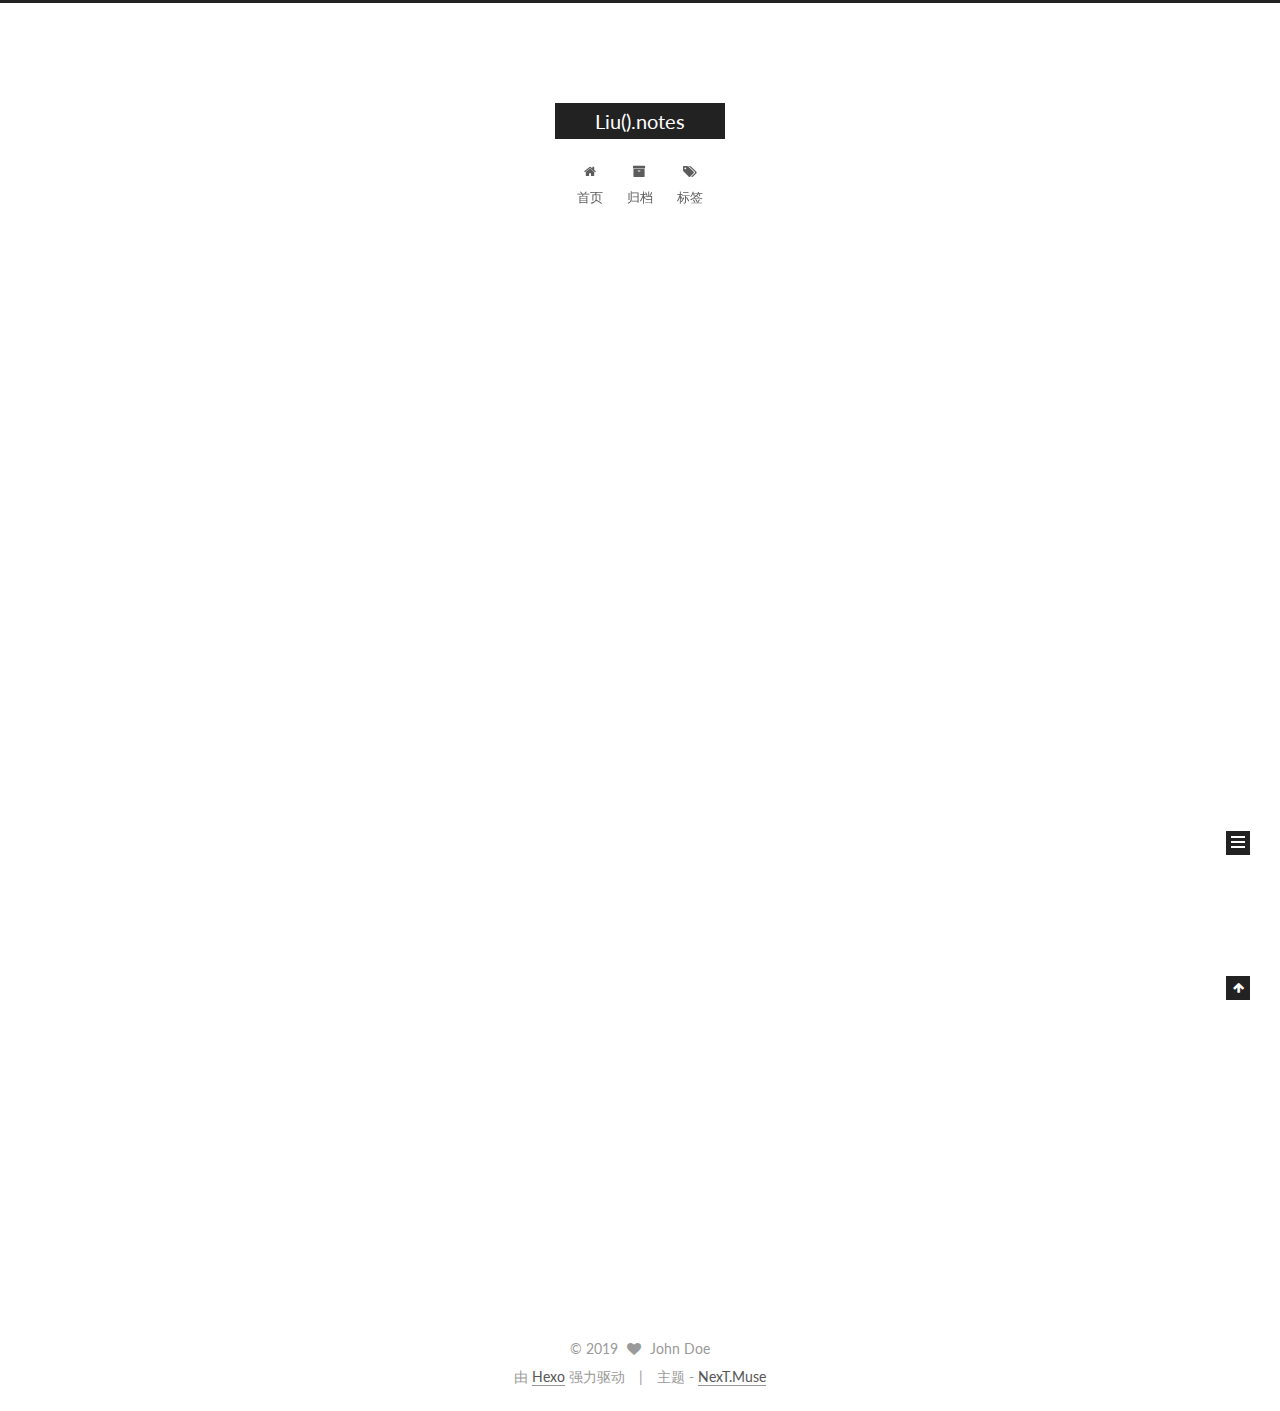
==== index.html @ 736423f9 "Site updated: 2019-04-04 14:19:38" ====
<!DOCTYPE html>



  


<html class="theme-next muse use-motion" lang="zh-Hans">
<head><meta name="generator" content="Hexo 3.8.0">
  <meta charset="UTF-8">
<meta http-equiv="X-UA-Compatible" content="IE=edge">
<meta name="viewport" content="width=device-width, initial-scale=1, maximum-scale=1">
<meta name="theme-color" content="#222">









<meta http-equiv="Cache-Control" content="no-transform">
<meta http-equiv="Cache-Control" content="no-siteapp">















  
  
  <link href="/lib/fancybox/source/jquery.fancybox.css?v=2.1.5" rel="stylesheet" type="text/css">




  
  
  
  

  
    
    
  

  

  

  

  

  
    
    
    <link href="//fonts.googleapis.com/css?family=Lato:300,300italic,400,400italic,700,700italic&subset=latin,latin-ext" rel="stylesheet" type="text/css">
  






<link href="/lib/font-awesome/css/font-awesome.min.css?v=4.6.2" rel="stylesheet" type="text/css">

<link href="/css/main.css?v=5.1.2" rel="stylesheet" type="text/css">


  <meta name="keywords" content="Hexo, NexT">








  <link rel="shortcut icon" type="image/x-icon" href="/favicon.ico?v=5.1.2">






<meta name="description" content="Setup a blog, AGAIN.">
<meta property="og:type" content="website">
<meta property="og:title" content="Liu().notes">
<meta property="og:url" content="http://yoursite.com/index.html">
<meta property="og:site_name" content="Liu().notes">
<meta property="og:description" content="Setup a blog, AGAIN.">
<meta property="og:locale" content="zh-Hans">
<meta name="twitter:card" content="summary">
<meta name="twitter:title" content="Liu().notes">
<meta name="twitter:description" content="Setup a blog, AGAIN.">



<script type="text/javascript" id="hexo.configurations">
  var NexT = window.NexT || {};
  var CONFIG = {
    root: '/',
    scheme: 'Muse',
    sidebar: {"position":"left","display":"post","offset":12,"offset_float":12,"b2t":false,"scrollpercent":false,"onmobile":false},
    fancybox: true,
    tabs: true,
    motion: true,
    duoshuo: {
      userId: '0',
      author: '博主'
    },
    algolia: {
      applicationID: '',
      apiKey: '',
      indexName: '',
      hits: {"per_page":10},
      labels: {"input_placeholder":"Search for Posts","hits_empty":"We didn't find any results for the search: ${query}","hits_stats":"${hits} results found in ${time} ms"}
    }
  };
</script>



  <link rel="canonical" href="http://yoursite.com/">





  <title>Liu().notes</title>
  














</head>

<body itemscope itemtype="http://schema.org/WebPage" lang="zh-Hans">

  
  
    
  

  <div class="container sidebar-position-left 
   page-home 
 ">
    <div class="headband"></div>

    <header id="header" class="header" itemscope itemtype="http://schema.org/WPHeader">
      <div class="header-inner"><div class="site-brand-wrapper">
  <div class="site-meta ">
    

    <div class="custom-logo-site-title">
      <a href="/" class="brand" rel="start">
        <span class="logo-line-before"><i></i></span>
        <span class="site-title">Liu().notes</span>
        <span class="logo-line-after"><i></i></span>
      </a>
    </div>
      
        <p class="site-subtitle"></p>
      
  </div>

  <div class="site-nav-toggle">
    <button>
      <span class="btn-bar"></span>
      <span class="btn-bar"></span>
      <span class="btn-bar"></span>
    </button>
  </div>
</div>

<nav class="site-nav">
  

  
    <ul id="menu" class="menu">
      
        
        <li class="menu-item menu-item-home">
          <a href="/" rel="section">
            
              <i class="menu-item-icon fa fa-fw fa-home"></i> <br>
            
            首页
          </a>
        </li>
      
        
        <li class="menu-item menu-item-archives">
          <a href="/archives/" rel="section">
            
              <i class="menu-item-icon fa fa-fw fa-archive"></i> <br>
            
            归档
          </a>
        </li>
      
        
        <li class="menu-item menu-item-tags">
          <a href="/tags/" rel="section">
            
              <i class="menu-item-icon fa fa-fw fa-tags"></i> <br>
            
            标签
          </a>
        </li>
      

      
    </ul>
  

  
</nav>



 </div>
    </header>

    <main id="main" class="main">
      <div class="main-inner">
        <div class="content-wrap">
          <div id="content" class="content">
            
  <section id="posts" class="posts-expand">
    
      

  

  
  
  

  <article class="post post-type-normal" itemscope itemtype="http://schema.org/Article">
  
  
  
  <div class="post-block">
    <link itemprop="mainEntityOfPage" href="http://yoursite.com/2019/04/04/hello-world/">

    <span hidden itemprop="author" itemscope itemtype="http://schema.org/Person">
      <meta itemprop="name" content="John Doe">
      <meta itemprop="description" content>
      <meta itemprop="image" content="/images/avatar.gif">
    </span>

    <span hidden itemprop="publisher" itemscope itemtype="http://schema.org/Organization">
      <meta itemprop="name" content="Liu().notes">
    </span>

    
      <header class="post-header">

        
        
          <h1 class="post-title" itemprop="name headline">
                
                <a class="post-title-link" href="/2019/04/04/hello-world/" itemprop="url">Hello World</a></h1>
        

        <div class="post-meta">
          <span class="post-time">
            
              <span class="post-meta-item-icon">
                <i class="fa fa-calendar-o"></i>
              </span>
              
                <span class="post-meta-item-text">发表于</span>
              
              <time title="创建于" itemprop="dateCreated datePublished" datetime="2019-04-04T13:50:47+08:00">
                2019-04-04
              </time>
            

            

            
          </span>

          

          
            
          

          
          

          

          

          

        </div>
      </header>
    

    
    
    
    <div class="post-body" itemprop="articleBody">

      
      

      
        
          
            <p>Welcome to <a href="https://hexo.io/" target="_blank" rel="noopener">Hexo</a>! This is your very first post. Check <a href="https://hexo.io/docs/" target="_blank" rel="noopener">documentation</a> for more info. If you get any problems when using Hexo, you can find the answer in <a href="https://hexo.io/docs/troubleshooting.html" target="_blank" rel="noopener">troubleshooting</a> or you can ask me on <a href="https://github.com/hexojs/hexo/issues" target="_blank" rel="noopener">GitHub</a>.</p>
<h2 id="Quick-Start"><a href="#Quick-Start" class="headerlink" title="Quick Start"></a>Quick Start</h2><h3 id="Create-a-new-post"><a href="#Create-a-new-post" class="headerlink" title="Create a new post"></a>Create a new post</h3><figure class="highlight bash"><table><tr><td class="gutter"><pre><span class="line">1</span><br></pre></td><td class="code"><pre><span class="line">$ hexo new <span class="string">"My New Post"</span></span><br></pre></td></tr></table></figure>
<p>More info: <a href="https://hexo.io/docs/writing.html" target="_blank" rel="noopener">Writing</a></p>
<h3 id="Run-server"><a href="#Run-server" class="headerlink" title="Run server"></a>Run server</h3><figure class="highlight bash"><table><tr><td class="gutter"><pre><span class="line">1</span><br></pre></td><td class="code"><pre><span class="line">$ hexo server</span><br></pre></td></tr></table></figure>
<p>More info: <a href="https://hexo.io/docs/server.html" target="_blank" rel="noopener">Server</a></p>
<h3 id="Generate-static-files"><a href="#Generate-static-files" class="headerlink" title="Generate static files"></a>Generate static files</h3><figure class="highlight bash"><table><tr><td class="gutter"><pre><span class="line">1</span><br></pre></td><td class="code"><pre><span class="line">$ hexo generate</span><br></pre></td></tr></table></figure>
<p>More info: <a href="https://hexo.io/docs/generating.html" target="_blank" rel="noopener">Generating</a></p>
<h3 id="Deploy-to-remote-sites"><a href="#Deploy-to-remote-sites" class="headerlink" title="Deploy to remote sites"></a>Deploy to remote sites</h3><figure class="highlight bash"><table><tr><td class="gutter"><pre><span class="line">1</span><br></pre></td><td class="code"><pre><span class="line">$ hexo deploy</span><br></pre></td></tr></table></figure>
<p>More info: <a href="https://hexo.io/docs/deployment.html" target="_blank" rel="noopener">Deployment</a></p>

          
        
      
    </div>
    
    
    

    

    

    

    <footer class="post-footer">
      

      

      

      
      
        <div class="post-eof"></div>
      
    </footer>
  </div>
  
  
  
  </article>


    
  </section>

  


          </div>
          


          

        </div>
        
          
  
  <div class="sidebar-toggle">
    <div class="sidebar-toggle-line-wrap">
      <span class="sidebar-toggle-line sidebar-toggle-line-first"></span>
      <span class="sidebar-toggle-line sidebar-toggle-line-middle"></span>
      <span class="sidebar-toggle-line sidebar-toggle-line-last"></span>
    </div>
  </div>

  <aside id="sidebar" class="sidebar">
    
    <div class="sidebar-inner">

      

      

      <section class="site-overview sidebar-panel sidebar-panel-active">
        <div class="site-author motion-element" itemprop="author" itemscope itemtype="http://schema.org/Person">
          <img class="site-author-image" itemprop="image" src="/images/avatar.gif" alt="John Doe">
          <p class="site-author-name" itemprop="name">John Doe</p>
           
              <p class="site-description motion-element" itemprop="description">Setup a blog, AGAIN.</p>
          
        </div>
        <nav class="site-state motion-element">

          
            <div class="site-state-item site-state-posts">
              <a href="/archives/">
                <span class="site-state-item-count">1</span>
                <span class="site-state-item-name">日志</span>
              </a>
            </div>
          

          

          

        </nav>

        

        <div class="links-of-author motion-element">
          
        </div>

        
        

        
        

        


      </section>

      

      

    </div>
  </aside>


        
      </div>
    </main>

    <footer id="footer" class="footer">
      <div class="footer-inner">
        <div class="copyright">
  
  &copy; 
  <span itemprop="copyrightYear">2019</span>
  <span class="with-love">
    <i class="fa fa-heart"></i>
  </span>
  <span class="author" itemprop="copyrightHolder">John Doe</span>
</div>


<div class="powered-by">
  由 <a class="theme-link" href="https://hexo.io">Hexo</a> 强力驱动
</div>

<div class="theme-info">
  主题 -
  <a class="theme-link" href="https://github.com/iissnan/hexo-theme-next">
    NexT.Muse
  </a>
</div>


        

        
      </div>
    </footer>

    
      <div class="back-to-top">
        <i class="fa fa-arrow-up"></i>
        
      </div>
    

  </div>

  

<script type="text/javascript">
  if (Object.prototype.toString.call(window.Promise) !== '[object Function]') {
    window.Promise = null;
  }
</script>









  












  
  <script type="text/javascript" src="/lib/jquery/index.js?v=2.1.3"></script>

  
  <script type="text/javascript" src="/lib/fastclick/lib/fastclick.min.js?v=1.0.6"></script>

  
  <script type="text/javascript" src="/lib/jquery_lazyload/jquery.lazyload.js?v=1.9.7"></script>

  
  <script type="text/javascript" src="/lib/velocity/velocity.min.js?v=1.2.1"></script>

  
  <script type="text/javascript" src="/lib/velocity/velocity.ui.min.js?v=1.2.1"></script>

  
  <script type="text/javascript" src="/lib/fancybox/source/jquery.fancybox.pack.js?v=2.1.5"></script>


  


  <script type="text/javascript" src="/js/src/utils.js?v=5.1.2"></script>

  <script type="text/javascript" src="/js/src/motion.js?v=5.1.2"></script>



  
  

  
    <script type="text/javascript" src="/js/src/scrollspy.js?v=5.1.2"></script>
<script type="text/javascript" src="/js/src/post-details.js?v=5.1.2"></script>

  

  


  <script type="text/javascript" src="/js/src/bootstrap.js?v=5.1.2"></script>



  


  




	





  





  






  





  

  

  

  

  

  

</body>
</html>
---- css/main.css ----
/* normalize.css v3.0.2 | MIT License | git.io/normalize */
html {
  font-family: sans-serif; /* 1 */
  -ms-text-size-adjust: 100%; /* 2 */
  -webkit-text-size-adjust: 100%; /* 2 */
}
body {
  margin: 0;
}
article,
aside,
details,
figcaption,
figure,
footer,
header,
hgroup,
main,
menu,
nav,
section,
summary {
  display: block;
}
audio,
canvas,
progress,
video {
  display: inline-block; /* 1 */
  vertical-align: baseline; /* 2 */
}
audio:not([controls]) {
  display: none;
  height: 0;
}
[hidden],
template {
  display: none;
}
a {
  background-color: transparent;
}
a:active,
a:hover {
  outline: 0;
}
abbr[title] {
  border-bottom: 1px dotted;
}
b,
strong {
  font-weight: bold;
}
dfn {
  font-style: italic;
}
h1 {
  font-size: 2em;
  margin: 0.67em 0;
}
mark {
  background: #ff0;
  color: #000;
}
small {
  font-size: 80%;
}
sub,
sup {
  font-size: 75%;
  line-height: 0;
  position: relative;
  vertical-align: baseline;
}
sup {
  top: -0.5em;
}
sub {
  bottom: -0.25em;
}
img {
  border: 0;
}
svg:not(:root) {
  overflow: hidden;
}
figure {
  margin: 1em 40px;
}
hr {
  -moz-box-sizing: content-box;
  box-sizing: content-box;
  height: 0;
}
pre {
  overflow: auto;
}
code,
kbd,
pre,
samp {
  font-family: monospace, monospace;
  font-size: 1em;
}
button,
input,
optgroup,
select,
textarea {
  color: inherit; /* 1 */
  font: inherit; /* 2 */
  margin: 0; /* 3 */
}
button {
  overflow: visible;
}
button,
select {
  text-transform: none;
}
button,
html input[type="button"],
input[type="reset"],
input[type="submit"] {
  -webkit-appearance: button; /* 2 */
  cursor: pointer; /* 3 */
}
button[disabled],
html input[disabled] {
  cursor: default;
}
button::-moz-focus-inner,
input::-moz-focus-inner {
  border: 0;
  padding: 0;
}
input {
  line-height: normal;
}
input[type="checkbox"],
input[type="radio"] {
  box-sizing: border-box; /* 1 */
  padding: 0; /* 2 */
}
input[type="number"]::-webkit-inner-spin-button,
input[type="number"]::-webkit-outer-spin-button {
  height: auto;
}
input[type="search"] {
  -webkit-appearance: textfield; /* 1 */
  -moz-box-sizing: content-box;
  -webkit-box-sizing: content-box; /* 2 */
  box-sizing: content-box;
}
input[type="search"]::-webkit-search-cancel-button,
input[type="search"]::-webkit-search-decoration {
  -webkit-appearance: none;
}
fieldset {
  border: 1px solid #c0c0c0;
  margin: 0 2px;
  padding: 0.35em 0.625em 0.75em;
}
legend {
  border: 0; /* 1 */
  padding: 0; /* 2 */
}
textarea {
  overflow: auto;
}
optgroup {
  font-weight: bold;
}
table {
  border-collapse: collapse;
  border-spacing: 0;
}
td,
th {
  padding: 0;
}
::selection {
  background: #262a30;
  color: #fff;
}
body {
  position: relative;
  font-family: 'Lato', "PingFang SC", "Microsoft YaHei", sans-serif;
  font-size: 14px;
  line-height: 2;
  color: #555;
  background: #fff;
}
@media (max-width: 767px) {
  body {
    padding-right: 0 !important;
  }
}
@media (min-width: 768px) and (max-width: 991px) {
  body {
    padding-right: 0 !important;
  }
}
@media (min-width: 1600px) {
  body {
    font-size: 16px;
  }
}
h1,
h2,
h3,
h4,
h5,
h6 {
  margin: 0;
  padding: 0;
  font-weight: bold;
  line-height: 1.5;
  font-family: 'Lato', "PingFang SC", "Microsoft YaHei", sans-serif;
}
h2,
h3,
h4,
h5,
h6 {
  margin: 20px 0 15px;
}
h1 {
  font-size: 22px;
}
@media (max-width: 767px) {
  h1 {
    font-size: 18px;
  }
}
h2 {
  font-size: 20px;
}
@media (max-width: 767px) {
  h2 {
    font-size: 16px;
  }
}
h3 {
  font-size: 18px;
}
@media (max-width: 767px) {
  h3 {
    font-size: 14px;
  }
}
h4 {
  font-size: 16px;
}
@media (max-width: 767px) {
  h4 {
    font-size: 12px;
  }
}
h5 {
  font-size: 14px;
}
@media (max-width: 767px) {
  h5 {
    font-size: 10px;
  }
}
h6 {
  font-size: 12px;
}
@media (max-width: 767px) {
  h6 {
    font-size: 8px;
  }
}
p {
  margin: 0 0 20px 0;
}
a {
  color: #555;
  text-decoration: none;
  border-bottom: 1px solid #999;
  word-wrap: break-word;
}
a:hover {
  color: #222;
  border-bottom-color: #222;
}
blockquote {
  margin: 0;
  padding: 0;
}
img {
  display: block;
  margin: auto;
  max-width: 100%;
  height: auto;
}
hr {
  margin: 40px 0;
  height: 3px;
  border: none;
  background-color: #ddd;
  background-image: repeating-linear-gradient(-45deg, #fff, #fff 4px, transparent 4px, transparent 8px);
}
blockquote {
  padding: 0 15px;
  color: #666;
  border-left: 4px solid #ddd;
}
blockquote cite::before {
  content: "-";
  padding: 0 5px;
}
dt {
  font-weight: 700;
}
dd {
  margin: 0;
  padding: 0;
}
.text-left {
  text-align: left;
}
.text-center {
  text-align: center;
}
.text-right {
  text-align: right;
}
.text-justify {
  text-align: justify;
}
.text-nowrap {
  white-space: nowrap;
}
.text-lowercase {
  text-transform: lowercase;
}
.text-uppercase {
  text-transform: uppercase;
}
.text-capitalize {
  text-transform: capitalize;
}
.center-block {
  display: block;
  margin-left: auto;
  margin-right: auto;
}
.clearfix:before,
.clearfix:after {
  content: " ";
  display: table;
}
.clearfix:after {
  clear: both;
}
.pullquote {
  width: 45%;
}
.pullquote.left {
  float: left;
  margin-left: 5px;
  margin-right: 10px;
}
.pullquote.right {
  float: right;
  margin-left: 10px;
  margin-right: 5px;
}
.affix.affix.affix {
  position: fixed;
}
.translation {
  margin-top: -20px;
  font-size: 14px;
  color: #999;
}
.scrollbar-measure {
  width: 100px;
  height: 100px;
  overflow: scroll;
  position: absolute;
  top: -9999px;
}
.use-motion .motion-element {
  opacity: 0;
}
table {
  margin: 20px 0;
  width: 100%;
  border-collapse: collapse;
  border-spacing: 0;
  border: 1px solid #ddd;
  font-size: 14px;
  table-layout: fixed;
  word-wrap: break-all;
}
table>tbody>tr:nth-of-type(odd) {
  background-color: #f9f9f9;
}
table>tbody>tr:hover {
  background-color: #f5f5f5;
}
caption,
th,
td {
  padding: 8px;
  text-align: left;
  vertical-align: middle;
  font-weight: normal;
}
th,
td {
  border-bottom: 3px solid #ddd;
  border-right: 1px solid #eee;
}
th {
  padding-bottom: 10px;
  font-weight: 700;
}
td {
  border-bottom-width: 1px;
}
html,
body {
  height: 100%;
}
.container {
  position: relative;
  min-height: 100%;
}
.header-inner {
  margin: 0 auto;
  padding: 100px 0 70px;
  width: 700px;
}
@media (min-width: 1600px) {
  .container .header-inner {
    width: 900px;
  }
}
.main {
  padding-bottom: 150px;
}
.main-inner {
  margin: 0 auto;
  width: 700px;
}
@media (min-width: 1600px) {
  .container .main-inner {
    width: 900px;
  }
}
.footer {
  position: absolute;
  left: 0;
  bottom: 0;
  width: 100%;
  min-height: 50px;
}
.footer-inner {
  box-sizing: border-box;
  margin: 20px auto;
  width: 700px;
}
@media (min-width: 1600px) {
  .container .footer-inner {
    width: 900px;
  }
}
pre,
.highlight {
  overflow: auto;
  margin: 20px 0;
  padding: 0;
  font-size: 13px;
  color: #4d4d4c;
  background: #f7f7f7;
  line-height: 1.6;
}
pre,
code {
  font-family: consolas, Menlo, "PingFang SC", "Microsoft YaHei", monospace;
}
code {
  padding: 2px 4px;
  word-wrap: break-word;
  color: #555;
  background: #eee;
  border-radius: 3px;
  font-size: 13px;
}
pre code {
  padding: 0;
  color: #4d4d4c;
  background: none;
  text-shadow: none;
}
.highlight {
  border-radius: 1px;
}
.highlight pre {
  border: none;
  margin: 0;
  padding: 10px 0;
}
.highlight table {
  margin: 0;
  width: auto;
  border: none;
}
.highlight td {
  border: none;
  padding: 0;
}
.highlight figcaption {
  font-size: 1em;
  color: #4d4d4c;
  line-height: 1em;
  margin-bottom: 1em;
}
.highlight figcaption:before,
.highlight figcaption:after {
  content: " ";
  display: table;
}
.highlight figcaption:after {
  clear: both;
}
.highlight figcaption a {
  float: right;
  color: #4d4d4c;
}
.highlight figcaption a:hover {
  border-bottom-color: #4d4d4c;
}
.highlight .gutter pre {
  padding-left: 10px;
  padding-right: 10px;
  color: #869194;
  text-align: right;
  background-color: #eff2f3;
}
.highlight .code pre {
  width: 100%;
  padding-left: 10px;
  padding-right: 10px;
  background-color: #f7f7f7;
}
.highlight .line {
  height: 20px;
}
.gutter {
  -webkit-user-select: none;
  -moz-user-select: none;
  -ms-user-select: none;
  user-select: none;
}
.gist table {
  width: auto;
}
.gist table td {
  border: none;
}
pre .deletion {
  background: #fdd;
}
pre .addition {
  background: #dfd;
}
pre .meta {
  color: #8959a8;
}
pre .comment {
  color: #8e908c;
}
pre .variable,
pre .attribute,
pre .tag,
pre .regexp,
pre .ruby .constant,
pre .xml .tag .title,
pre .xml .pi,
pre .xml .doctype,
pre .html .doctype,
pre .css .id,
pre .css .class,
pre .css .pseudo {
  color: #c82829;
}
pre .number,
pre .preprocessor,
pre .built_in,
pre .literal,
pre .params,
pre .constant,
pre .command {
  color: #f5871f;
}
pre .ruby .class .title,
pre .css .rules .attribute,
pre .string,
pre .value,
pre .inheritance,
pre .header,
pre .ruby .symbol,
pre .xml .cdata,
pre .special,
pre .number,
pre .formula {
  color: #718c00;
}
pre .title,
pre .css .hexcolor {
  color: #3e999f;
}
pre .function,
pre .python .decorator,
pre .python .title,
pre .ruby .function .title,
pre .ruby .title .keyword,
pre .perl .sub,
pre .javascript .title,
pre .coffeescript .title {
  color: #4271ae;
}
pre .keyword,
pre .javascript .function {
  color: #8959a8;
}
.full-image.full-image.full-image {
  border: none;
  max-width: 100%;
  width: auto;
  margin: 20px auto;
}
@media (min-width: 992px) {
  .full-image.full-image.full-image {
    max-width: none;
    width: 110%;
    margin: 25px -5%;
  }
}
.blockquote-center,
.page-home .post-type-quote blockquote,
.page-post-detail .post-type-quote blockquote {
  position: relative;
  margin: 40px 0;
  padding: 0;
  border-left: none;
  text-align: center;
}
.blockquote-center::before,
.page-home .post-type-quote blockquote::before,
.page-post-detail .post-type-quote blockquote::before,
.blockquote-center::after,
.page-home .post-type-quote blockquote::after,
.page-post-detail .post-type-quote blockquote::after {
  position: absolute;
  content: ' ';
  display: block;
  width: 100%;
  height: 24px;
  opacity: 0.2;
  background-repeat: no-repeat;
  background-position: 0 -6px;
  background-size: 22px 22px;
}
.blockquote-center::before,
.page-home .post-type-quote blockquote::before,
.page-post-detail .post-type-quote blockquote::before {
  top: -20px;
  background-image: url("../images/quote-l.svg");
  border-top: 1px solid #ccc;
}
.blockquote-center::after,
.page-home .post-type-quote blockquote::after,
.page-post-detail .post-type-quote blockquote::after {
  bottom: -20px;
  background-image: url("../images/quote-r.svg");
  border-bottom: 1px solid #ccc;
  background-position: 100% 8px;
}
.blockquote-center p,
.page-home .post-type-quote blockquote p,
.page-post-detail .post-type-quote blockquote p,
.blockquote-center div,
.page-home .post-type-quote blockquote div,
.page-post-detail .post-type-quote blockquote div {
  text-align: center;
}
.post .post-body .group-picture img {
  box-sizing: border-box;
  padding: 0 3px;
  border: none;
}
.post .group-picture-row {
  overflow: hidden;
  margin-top: 6px;
}
.post .group-picture-row:first-child {
  margin-top: 0;
}
.post .group-picture-column {
  float: left;
}
.page-post-detail .post-body .group-picture-column {
  float: none;
  margin-top: 10px;
  width: auto !important;
}
.page-post-detail .post-body .group-picture-column img {
  margin: 0 auto;
}
.page-archive .group-picture-container {
  overflow: hidden;
}
.page-archive .group-picture-row {
  float: left;
}
.page-archive .group-picture-row:first-child {
  margin-top: 6px;
}
.page-archive .group-picture-column {
  max-width: 150px;
  max-height: 150px;
}
.post-body .note {
  position: relative;
  padding: 15px;
  margin-bottom: 20px;
  border: 1px solid #eee;
  border-left-width: 5px;
  border-radius: 3px;
}
.post-body .note h2,
.post-body .note h3,
.post-body .note h4,
.post-body .note h5,
.post-body .note h6 {
  margin-top: 0;
  margin-bottom: 0;
  border-bottom: initial;
  padding-top: 0 !important;
}
.post-body .note p:first-child,
.post-body .note ul:first-child,
.post-body .note ol:first-child,
.post-body .note table:first-child,
.post-body .note pre:first-child,
.post-body .note blockquote:first-child {
  margin-top: 0;
}
.post-body .note p:last-child,
.post-body .note ul:last-child,
.post-body .note ol:last-child,
.post-body .note table:last-child,
.post-body .note pre:last-child,
.post-body .note blockquote:last-child {
  margin-bottom: 0;
}
.post-body .note.default {
  border-left-color: #777;
}
.post-body .note.default h2,
.post-body .note.default h3,
.post-body .note.default h4,
.post-body .note.default h5,
.post-body .note.default h6 {
  color: #777;
}
.post-body .note.primary {
  border-left-color: #6f42c1;
}
.post-body .note.primary h2,
.post-body .note.primary h3,
.post-body .note.primary h4,
.post-body .note.primary h5,
.post-body .note.primary h6 {
  color: #6f42c1;
}
.post-body .note.info {
  border-left-color: #428bca;
}
.post-body .note.info h2,
.post-body .note.info h3,
.post-body .note.info h4,
.post-body .note.info h5,
.post-body .note.info h6 {
  color: #428bca;
}
.post-body .note.success {
  border-left-color: #5cb85c;
}
.post-body .note.success h2,
.post-body .note.success h3,
.post-body .note.success h4,
.post-body .note.success h5,
.post-body .note.success h6 {
  color: #5cb85c;
}
.post-body .note.warning {
  border-left-color: #f0ad4e;
}
.post-body .note.warning h2,
.post-body .note.warning h3,
.post-body .note.warning h4,
.post-body .note.warning h5,
.post-body .note.warning h6 {
  color: #f0ad4e;
}
.post-body .note.danger {
  border-left-color: #d9534f;
}
.post-body .note.danger h2,
.post-body .note.danger h3,
.post-body .note.danger h4,
.post-body .note.danger h5,
.post-body .note.danger h6 {
  color: #d9534f;
}
.post-body .label {
  display: inline;
  padding: 0 2px;
  white-space: nowrap;
}
.post-body .label.default {
  background-color: #f0f0f0;
}
.post-body .label.primary {
  background-color: #efe6f7;
}
.post-body .label.info {
  background-color: #e5f2f8;
}
.post-body .label.success {
  background-color: #e7f4e9;
}
.post-body .label.warning {
  background-color: #fcf6e1;
}
.post-body .label.danger {
  background-color: #fae8eb;
}
.post-body .tabs {
  position: relative;
  display: block;
  margin-bottom: 20px;
  padding-top: 10px;
}
.post-body .tabs ul.nav-tabs {
  margin: 0;
  padding: 0;
  display: flex;
  margin-bottom: -1px;
}
@media (max-width: 413px) {
  .post-body .tabs ul.nav-tabs {
    display: block;
    margin-bottom: 5px;
  }
}
.post-body .tabs ul.nav-tabs li.tab {
  list-style-type: none !important;
  margin: 0 0.25em 0 0;
  border-top: 3px solid transparent;
  border-left: 1px solid transparent;
  border-right: 1px solid transparent;
}
@media (max-width: 413px) {
  .post-body .tabs ul.nav-tabs li.tab {
    margin: initial;
    border-top: 1px solid transparent;
    border-left: 3px solid transparent;
    border-right: 1px solid transparent;
    border-bottom: 1px solid transparent;
  }
}
.post-body .tabs ul.nav-tabs li.tab a {
  outline: 0;
  border-bottom: initial;
  display: block;
  line-height: 1.8em;
  padding: 0.25em 0.75em;
  transition-duration: 0.2s;
  transition-timing-function: ease-out;
  transition-delay: 0s;
}
.post-body .tabs ul.nav-tabs li.tab a i {
  width: 1.285714285714286em;
}
.post-body .tabs ul.nav-tabs li.tab.active {
  border-top: 3px solid #fc6423;
  border-left: 1px solid #ddd;
  border-right: 1px solid #ddd;
  background-color: #fff;
}
@media (max-width: 413px) {
  .post-body .tabs ul.nav-tabs li.tab.active {
    border-top: 1px solid #ddd;
    border-left: 3px solid #fc6423;
    border-right: 1px solid #ddd;
    border-bottom: 1px solid #ddd;
  }
}
.post-body .tabs ul.nav-tabs li.tab.active a {
  cursor: default;
  color: #555;
}
.post-body .tabs .tab-content {
  background-color: #fff;
}
.post-body .tabs .tab-content .tab-pane {
  border: 1px solid #ddd;
  padding: 20px 20px 0 20px;
}
.post-body .tabs .tab-content .tab-pane:not(.active) {
  display: none !important;
}
.post-body .tabs .tab-content .tab-pane.active {
  display: block !important;
}
.btn {
  display: inline-block;
  padding: 0 20px;
  font-size: 14px;
  color: #fff;
  background: #222;
  border: 2px solid #222;
  text-decoration: none;
  border-radius: 0;
  transition-property: background-color;
  transition-duration: 0.2s;
  transition-timing-function: ease-in-out;
  transition-delay: 0s;
}
.btn:hover,
.post-button .btn:hover {
  border-color: #222;
  color: #222;
  background: #fff;
}
.btn-bar {
  display: block;
  width: 22px;
  height: 2px;
  background: #555;
  border-radius: 1px;
}
.btn-bar+.btn-bar {
  margin-top: 4px;
}
.pagination {
  margin: 120px 0 40px;
  text-align: center;
  border-top: 1px solid #eee;
}
.page-number-basic,
.pagination .prev,
.pagination .next,
.pagination .page-number,
.pagination .space {
  display: inline-block;
  position: relative;
  top: -1px;
  margin: 0 10px;
  padding: 0 10px;
  line-height: 30px;
}
@media (max-width: 767px) {
  .page-number-basic,
  .pagination .prev,
  .pagination .next,
  .pagination .page-number,
  .pagination .space {
    margin: 0 5px;
  }
}
.pagination .prev,
.pagination .next,
.pagination .page-number {
  border-bottom: 0;
  border-top: 1px solid #eee;
  transition-property: border-color;
  transition-duration: 0.2s;
  transition-timing-function: ease-in-out;
  transition-delay: 0s;
}
.pagination .prev:hover,
.pagination .next:hover,
.pagination .page-number:hover {
  border-top-color: #222;
}
.pagination .space {
  padding: 0;
  margin: 0;
}
.pagination .prev {
  margin-left: 0;
}
.pagination .next {
  margin-right: 0;
}
.pagination .page-number.current {
  color: #fff;
  background: #ccc;
  border-top-color: #ccc;
}
@media (max-width: 767px) {
  .pagination {
    border-top: none;
  }
  .pagination .prev,
  .pagination .next,
  .pagination .page-number {
    margin-bottom: 10px;
    border-top: 0;
    border-bottom: 1px solid #eee;
  }
  .pagination .prev:hover,
  .pagination .next:hover,
  .pagination .page-number:hover {
    border-bottom-color: #222;
  }
}
.comments {
  margin: 60px 20px 0;
}
.tag-cloud {
  text-align: center;
}
.tag-cloud a {
  display: inline-block;
  margin: 10px;
}
.back-to-top {
  box-sizing: border-box;
  position: fixed;
  bottom: -100px;
  right: 30px;
  z-index: 1050;
  padding: 0 6px;
  width: 24px;
  background: #222;
  font-size: 12px;
  opacity: 1;
  color: #fff;
  cursor: pointer;
  text-align: center;
  -webkit-transform: translateZ(0);
  transition-property: bottom;
  transition-duration: 0.2s;
  transition-timing-function: ease-in-out;
  transition-delay: 0s;
}
@media (min-width: 768px) and (max-width: 991px) {
  .back-to-top {
    display: none !important;
  }
}
@media (max-width: 767px) {
  .back-to-top {
    display: none !important;
  }
}
.back-to-top.back-to-top-on {
  bottom: 19px;
}
.header {
  background: transparent;
}
.header-inner {
  position: relative;
}
.headband {
  height: 3px;
  background: #222;
}
.site-meta {
  margin: 0;
  text-align: center;
}
@media (max-width: 767px) {
  .site-meta {
    text-align: center;
  }
}
.brand {
  position: relative;
  display: inline-block;
  padding: 0 40px;
  color: #fff;
  background: #222;
  border-bottom: none;
}
.brand:hover {
  color: #fff;
}
.logo {
  display: inline-block;
  margin-right: 5px;
  line-height: 36px;
  vertical-align: top;
}
.site-title {
  display: inline-block;
  vertical-align: top;
  line-height: 36px;
  font-size: 20px;
  font-weight: normal;
  font-family: 'Lato', "PingFang SC", "Microsoft YaHei", sans-serif;
}
.site-subtitle {
  margin-top: 10px;
  font-size: 13px;
  color: #999;
}
.use-motion .brand {
  opacity: 0;
}
.use-motion .logo,
.use-motion .site-title,
.use-motion .site-subtitle {
  opacity: 0;
  position: relative;
  top: -10px;
}
.site-nav-toggle {
  display: none;
  position: absolute;
  top: 10px;
  left: 10px;
}
@media (max-width: 767px) {
  .site-nav-toggle {
    display: block;
  }
}
.site-nav-toggle button {
  margin-top: 2px;
  padding: 9px 10px;
  background: transparent;
  border: none;
}
@media (max-width: 767px) {
  .site-nav {
    display: none;
    margin: 0 -10px;
    padding: 0 10px;
    clear: both;
    border-top: 1px solid #ddd;
  }
}
@media (min-width: 768px) and (max-width: 991px) {
  .site-nav {
    display: block !important;
  }
}
@media (min-width: 992px) {
  .site-nav {
    display: block !important;
  }
}
.menu {
  margin-top: 20px;
  padding-left: 0;
  text-align: center;
}
.menu .menu-item {
  display: inline-block;
  margin: 0 10px;
  list-style: none;
}
@media screen and (max-width: 767px) {
  .menu .menu-item {
    margin-top: 10px;
  }
}
.menu .menu-item a {
  display: block;
  font-size: 13px;
  line-height: inherit;
  border-bottom: 1px solid transparent;
  transition-property: border-color;
  transition-duration: 0.2s;
  transition-timing-function: ease-in-out;
  transition-delay: 0s;
}
.menu .menu-item a:hover {
  border-bottom-color: #222;
}
.menu .menu-item .fa {
  margin-right: 5px;
}
.use-motion .menu-item {
  opacity: 0;
}
.post-body {
  font-family: 'Lato', "PingFang SC", "Microsoft YaHei", sans-serif;
}
@media (max-width: 767px) {
  .post-body {
    word-break: break-word;
  }
}
.post-body .fancybox img {
  display: block !important;
  margin: 0 auto;
  cursor: pointer;
  cursor: zoom-in;
  cursor: -webkit-zoom-in;
}
.post-body .image-caption,
.post-body .figure .caption {
  margin: 10px auto 15px;
  text-align: center;
  font-size: 14px;
  color: #999;
  font-weight: bold;
  line-height: 1;
}
.post-sticky-flag {
  display: inline-block;
  font-size: 16px;
  -ms-transform: rotate(30deg);
  -webkit-transform: rotate(30deg);
  -moz-transform: rotate(30deg);
  -ms-transform: rotate(30deg);
  -o-transform: rotate(30deg);
  transform: rotate(30deg);
}
.posts-expand {
  padding-top: 40px;
}
@media (max-width: 767px) {
  .posts-expand {
    margin: 0 20px;
  }
  .post-body pre {
    padding: 10px;
  }
  .post-body pre .gutter pre {
    padding-right: 10px;
  }
  .post-body .highlight {
    margin-left: 0px;
    margin-right: 0px;
    padding: 0;
  }
  .post-body .highlight .gutter pre {
    padding-right: 10px;
  }
}
@media (min-width: 992px) {
  .posts-expand .post-body {
    text-align: justify;
  }
}
.posts-expand .post-body h2,
.posts-expand .post-body h3,
.posts-expand .post-body h4,
.posts-expand .post-body h5,
.posts-expand .post-body h6 {
  padding-top: 10px;
}
.posts-expand .post-body h2 .header-anchor,
.posts-expand .post-body h3 .header-anchor,
.posts-expand .post-body h4 .header-anchor,
.posts-expand .post-body h5 .header-anchor,
.posts-expand .post-body h6 .header-anchor {
  float: right;
  margin-left: 10px;
  color: #ccc;
  border-bottom-style: none;
  visibility: hidden;
}
.posts-expand .post-body h2 .header-anchor:hover,
.posts-expand .post-body h3 .header-anchor:hover,
.posts-expand .post-body h4 .header-anchor:hover,
.posts-expand .post-body h5 .header-anchor:hover,
.posts-expand .post-body h6 .header-anchor:hover {
  color: inherit;
}
.posts-expand .post-body h2:hover .header-anchor,
.posts-expand .post-body h3:hover .header-anchor,
.posts-expand .post-body h4:hover .header-anchor,
.posts-expand .post-body h5:hover .header-anchor,
.posts-expand .post-body h6:hover .header-anchor {
  visibility: visible;
}
.posts-expand .post-body ul li {
  list-style: circle;
}
.posts-expand .post-body img {
  box-sizing: border-box;
  margin: auto;
  padding: 3px;
  border: 1px solid #ddd;
}
.posts-expand .fancybox img {
  margin: 0 auto;
}
@media (max-width: 767px) {
  .posts-collapse {
    margin: 0 20px;
  }
  .posts-collapse .post-title,
  .posts-collapse .post-meta {
    display: block;
    width: auto;
    text-align: left;
  }
}
.posts-collapse {
  position: relative;
  z-index: 1010;
  margin-left: 55px;
}
.posts-collapse::after {
  content: " ";
  position: absolute;
  top: 20px;
  left: 0;
  margin-left: -2px;
  width: 4px;
  height: 100%;
  background: #f5f5f5;
  z-index: -1;
}
@media (max-width: 767px) {
  .posts-collapse {
    margin: 0 20px;
  }
}
.posts-collapse .collection-title {
  position: relative;
  margin: 60px 0;
}
.posts-collapse .collection-title h1,
.posts-collapse .collection-title h2 {
  margin-left: 20px;
}
.posts-collapse .collection-title small {
  color: #bbb;
  margin-left: 5px;
}
.posts-collapse .collection-title::before {
  content: " ";
  position: absolute;
  left: 0;
  top: 50%;
  margin-left: -4px;
  margin-top: -4px;
  width: 8px;
  height: 8px;
  background: #bbb;
  border-radius: 50%;
}
.posts-collapse .post {
  margin: 30px 0;
}
.posts-collapse .post-header {
  position: relative;
  transition-duration: 0.2s;
  transition-timing-function: ease-in-out;
  transition-delay: 0s;
  transition-property: border;
  border-bottom: 1px dashed #ccc;
}
.posts-collapse .post-header::before {
  content: " ";
  position: absolute;
  left: 0;
  top: 12px;
  width: 6px;
  height: 6px;
  margin-left: -4px;
  background: #bbb;
  border-radius: 50%;
  border: 1px solid #fff;
  transition-duration: 0.2s;
  transition-timing-function: ease-in-out;
  transition-delay: 0s;
  transition-property: background;
}
.posts-collapse .post-header:hover {
  border-bottom-color: #666;
}
.posts-collapse .post-header:hover::before {
  background: #222;
}
.posts-collapse .post-meta {
  position: absolute;
  font-size: 12px;
  left: 20px;
  top: 5px;
}
.posts-collapse .post-comments-count {
  display: none;
}
.posts-collapse .post-title {
  margin-left: 60px;
  font-size: 16px;
  font-weight: normal;
  line-height: inherit;
}
.posts-collapse .post-title::after {
  margin-left: 3px;
  opacity: 0.6;
}
.posts-collapse .post-title a {
  color: #666;
  border-bottom: none;
}
.page-home .post-type-quote .post-header,
.page-post-detail .post-type-quote .post-header,
.page-home .post-type-quote .post-tags,
.page-post-detail .post-type-quote .post-tags {
  display: none;
}
.posts-expand .post-title {
  font-size: 26px;
  text-align: center;
  word-break: break-word;
  font-weight: 400;
}
@media (max-width: 767px) {
  .posts-expand .post-title {
    font-size: 22px;
  }
}
.posts-expand .post-title-link {
  display: inline-block;
  position: relative;
  color: #555;
  border-bottom: none;
  line-height: 1.2;
  vertical-align: top;
}
.posts-expand .post-title-link::before {
  content: "";
  position: absolute;
  width: 100%;
  height: 2px;
  bottom: 0;
  left: 0;
  background-color: #000;
  visibility: hidden;
  -webkit-transform: scaleX(0);
  -moz-transform: scaleX(0);
  -ms-transform: scaleX(0);
  -o-transform: scaleX(0);
  transform: scaleX(0);
  transition-duration: 0.2s;
  transition-timing-function: ease-in-out;
  transition-delay: 0s;
}
.posts-expand .post-title-link:hover::before {
  visibility: visible;
  -webkit-transform: scaleX(1);
  -moz-transform: scaleX(1);
  -ms-transform: scaleX(1);
  -o-transform: scaleX(1);
  transform: scaleX(1);
}
.posts-expand .post-title-link .fa {
  font-size: 16px;
}
.posts-expand .post-meta {
  margin: 3px 0 60px 0;
  color: #999;
  font-family: 'Lato', "PingFang SC", "Microsoft YaHei", sans-serif;
  font-size: 12px;
  text-align: center;
}
.posts-expand .post-meta .post-category-list {
  display: inline-block;
  margin: 0;
  padding: 3px;
}
.posts-expand .post-meta .post-category-list-link {
  color: #999;
}
.posts-expand .post-meta .post-description {
  font-size: 14px;
  margin-top: 2px;
}
.post-wordcount {
  display: inline-block;
}
.post-meta-divider {
  margin: 0 0.5em;
}
.post-meta-item-icon {
  margin-right: 3px;
}
@media (min-width: 768px) and (max-width: 991px) {
  .post-meta-item-icon {
    display: inline-block;
  }
}
@media (max-width: 767px) {
  .post-meta-item-icon {
    display: inline-block;
  }
}
@media (min-width: 768px) and (max-width: 991px) {
  .post-meta-item-text {
    display: none;
  }
}
@media (max-width: 767px) {
  .post-meta-item-text {
    display: none;
  }
}
@media (max-width: 767px) {
  .posts-expand .post-comments-count {
    display: none;
  }
}
.post-button {
  margin-top: 50px;
}
.post-button .btn {
  color: #fff;
  font-size: 14px;
  background: #222;
  border-radius: 0;
  line-height: 2;
  margin: 0 4px 8px 4px;
}
.post-button .fa-fw {
  width: 1.285714285714286em;
  text-align: left;
}
.posts-expand .post-tags {
  margin-top: 40px;
  text-align: center;
}
.posts-expand .post-tags a {
  display: inline-block;
  margin-right: 10px;
  font-size: 13px;
}
.post-nav {
  display: table;
  margin-top: 15px;
  width: 100%;
  border-top: 1px solid #eee;
}
.post-nav-divider {
  display: table-cell;
  width: 10%;
}
.post-nav-item {
  display: table-cell;
  padding: 10px 0 0 0;
  width: 45%;
  vertical-align: top;
}
.post-nav-item a {
  position: relative;
  display: block;
  line-height: 25px;
  font-size: 14px;
  color: #555;
  border-bottom: none;
}
.post-nav-item a:hover {
  color: #222;
  border-bottom: none;
}
.post-nav-item a:active {
  top: 2px;
}
.post-nav-item .fa {
  position: absolute;
  top: 8px;
  left: 0;
  font-size: 12px;
}
.post-nav-next a {
  padding-left: 15px;
}
.post-nav-prev {
  text-align: right;
}
.post-nav-prev a {
  padding-right: 15px;
}
.post-nav-prev .fa {
  right: 0;
  left: auto;
}
.posts-expand .post-eof {
  display: block;
  margin: 80px auto 60px;
  width: 8%;
  height: 1px;
  background: #ccc;
  text-align: center;
}
.post:last-child .post-eof.post-eof.post-eof {
  display: none;
}
.post-gallery {
  display: table;
  table-layout: fixed;
  width: 100%;
  border-collapse: separate;
}
.post-gallery-row {
  display: table-row;
}
.post-gallery .post-gallery-img {
  display: table-cell;
  text-align: center;
  vertical-align: middle;
  border: none;
}
.post-gallery .post-gallery-img img {
  max-width: 100%;
  max-height: 100%;
  border: none;
}
.fancybox-close,
.fancybox-close:hover {
  border: none;
}
.rtl.post-body p,
.rtl.post-body a,
.rtl.post-body h1,
.rtl.post-body h2,
.rtl.post-body h3,
.rtl.post-body h4,
.rtl.post-body h5,
.rtl.post-body h6,
.rtl.post-body li,
.rtl.post-body ul,
.rtl.post-body ol {
  direction: rtl;
  font-family: UKIJ Ekran;
}
.rtl.post-title {
  font-family: UKIJ Ekran;
}
.sidebar {
  position: fixed;
  right: 0;
  top: 0;
  bottom: 0;
  width: 0;
  z-index: 1040;
  box-shadow: inset 0 2px 6px #000;
  background: #222;
  -webkit-transform: translateZ(0);
}
.sidebar a {
  color: #999;
  border-bottom-color: #555;
}
.sidebar a:hover {
  color: #eee;
}
@media (min-width: 768px) and (max-width: 991px) {
  .sidebar {
    display: none !important;
  }
}
@media (max-width: 767px) {
  .sidebar {
    display: none !important;
  }
}
.sidebar-inner {
  position: relative;
  padding: 20px 10px;
  color: #999;
  text-align: center;
}
.sidebar-toggle {
  position: fixed;
  right: 30px;
  bottom: 45px;
  width: 14px;
  height: 14px;
  padding: 5px;
  background: #222;
  line-height: 0;
  z-index: 1050;
  cursor: pointer;
  -webkit-transform: translateZ(0);
}
@media (min-width: 768px) and (max-width: 991px) {
  .sidebar-toggle {
    display: none !important;
  }
}
@media (max-width: 767px) {
  .sidebar-toggle {
    display: none !important;
  }
}
.sidebar-toggle-line {
  position: relative;
  display: inline-block;
  vertical-align: top;
  height: 2px;
  width: 100%;
  background: #fff;
  margin-top: 3px;
}
.sidebar-toggle-line:first-child {
  margin-top: 0;
}
.site-author-image {
  display: block;
  margin: 0 auto;
  padding: 2px;
  max-width: 96px;
  height: auto;
  border: 2px solid #333;
}
.site-author-name {
  margin: 5px 0 0;
  text-align: center;
  color: #f5f5f5;
  font-weight: normal;
}
.site-description {
  margin-top: 5px;
  text-align: center;
  font-size: 14px;
  color: #999;
}
.site-state {
  overflow: hidden;
  line-height: 1.4;
  white-space: nowrap;
  text-align: center;
}
.site-state-item {
  display: inline-block;
  padding: 0 15px;
  border-left: 1px solid #333;
}
.site-state-item:first-child {
  border-left: none;
}
.site-state-item a {
  border-bottom: none;
}
.site-state-item-count {
  display: block;
  text-align: center;
  color: inherit;
  font-weight: 600;
  font-size: 18px;
}
.site-state-item-name {
  font-size: 13px;
  color: inherit;
}
.feed-link {
  margin-top: 20px;
}
.feed-link a {
  display: inline-block;
  padding: 0 15px;
  color: #fc6423;
  border: 1px solid #fc6423;
  border-radius: 4px;
}
.feed-link a i {
  color: #fc6423;
  font-size: 14px;
}
.feed-link a:hover {
  color: #fff;
  background: #fc6423;
}
.feed-link a:hover i {
  color: #fff;
}
.links-of-author {
  margin-top: 20px;
  display: flex;
  flex-wrap: wrap;
  justify-content: center;
}
.links-of-author a {
  display: inline-block;
  vertical-align: middle;
  margin-right: 10px;
  margin-bottom: 10px;
  border-bottom-color: #555;
  font-size: 13px;
}
.links-of-author a:before {
  display: inline-block;
  vertical-align: middle;
  margin-right: 3px;
  content: " ";
  width: 4px;
  height: 4px;
  border-radius: 50%;
  background: #ffd6ff;
}
.links-of-blogroll {
  font-size: 13px;
}
.links-of-blogroll-title {
  margin-top: 20px;
  font-size: 14px;
  font-weight: 600;
}
.links-of-blogroll-list {
  margin: 0;
  padding: 0;
  list-style: none;
}
.links-of-blogroll-item {
  padding: 2px 10px;
}
.sidebar-nav {
  margin: 0 0 20px;
  padding-left: 0;
}
.sidebar-nav li {
  display: inline-block;
  cursor: pointer;
  border-bottom: 1px solid transparent;
  font-size: 14px;
  color: #555;
}
.sidebar-nav li:hover {
  color: #f5f5f5;
}
.page-post-detail .sidebar-nav-toc {
  padding: 0 5px;
}
.page-post-detail .sidebar-nav-overview {
  margin-left: 10px;
}
.sidebar-nav .sidebar-nav-active {
  color: #87daff;
  border-bottom-color: #87daff;
}
.sidebar-nav .sidebar-nav-active:hover {
  color: #87daff;
}
.sidebar-panel {
  display: none;
}
.sidebar-panel-active {
  display: block;
}
.post-toc-empty {
  font-size: 14px;
  color: #666;
}
.post-toc-wrap {
  overflow: hidden;
}
.post-toc {
  overflow: auto;
}
.post-toc ol {
  margin: 0;
  padding: 0 2px 5px 10px;
  text-align: left;
  list-style: none;
  font-size: 14px;
}
.post-toc ol > ol {
  padding-left: 0;
}
.post-toc ol a {
  transition-duration: 0.2s;
  transition-timing-function: ease-in-out;
  transition-delay: 0s;
  transition-property: all;
  color: #999;
  border-bottom-color: #555;
}
.post-toc ol a:hover {
  color: #ccc;
  border-bottom-color: #ccc;
}
.post-toc .nav-item {
  overflow: hidden;
  text-overflow: ellipsis;
  white-space: nowrap;
  line-height: 1.8;
}
.post-toc .nav .nav-child {
  display: none;
}
.post-toc .nav .active > .nav-child {
  display: block;
}
.post-toc .nav .active-current > .nav-child {
  display: block;
}
.post-toc .nav .active-current > .nav-child > .nav-item {
  display: block;
}
.post-toc .nav .active > a {
  color: #87daff;
  border-bottom-color: #87daff;
}
.post-toc .nav .active-current > a {
  color: #87daff;
}
.post-toc .nav .active-current > a:hover {
  color: #87daff;
}
.footer {
  font-size: 14px;
  color: #999;
}
.footer img {
  border: none;
}
.footer-inner {
  text-align: center;
}
.with-love {
  display: inline-block;
  margin: 0 5px;
}
.powered-by,
.theme-info {
  display: inline-block;
}
.powered-by {
  margin-right: 10px;
}
.powered-by::after {
  content: "|";
  padding-left: 10px;
}
.cc-license {
  margin-top: 10px;
  text-align: center;
}
.cc-license .cc-opacity {
  opacity: 0.7;
  border-bottom: none;
}
.cc-license .cc-opacity:hover {
  opacity: 0.9;
}
.cc-license img {
  display: inline-block;
}
.theme-next #ds-thread #ds-reset {
  color: #555;
}
.theme-next #ds-thread #ds-reset .ds-replybox {
  margin-bottom: 30px;
}
.theme-next #ds-thread #ds-reset .ds-replybox .ds-avatar,
.theme-next #ds-reset .ds-avatar img {
  box-shadow: none;
}
.theme-next #ds-thread #ds-reset .ds-textarea-wrapper {
  border-color: #c7d4e1;
  background: none;
  border-top-right-radius: 3px;
  border-top-left-radius: 3px;
}
.theme-next #ds-thread #ds-reset .ds-textarea-wrapper textarea {
  height: 60px;
}
.theme-next #ds-reset .ds-rounded-top {
  border-radius: 0;
}
.theme-next #ds-thread #ds-reset .ds-post-toolbar {
  box-sizing: border-box;
  border: 1px solid #c7d4e1;
  background: #f6f8fa;
}
.theme-next #ds-thread #ds-reset .ds-post-options {
  height: 40px;
  border: none;
  background: none;
}
.theme-next #ds-thread #ds-reset .ds-toolbar-buttons {
  top: 11px;
}
.theme-next #ds-thread #ds-reset .ds-sync {
  top: 5px;
}
.theme-next #ds-thread #ds-reset .ds-post-button {
  top: 4px;
  right: 5px;
  width: 90px;
  height: 30px;
  border: 1px solid #c5ced7;
  border-radius: 3px;
  background-image: linear-gradient(#fbfbfc, #f5f7f9);
  color: #60676d;
}
.theme-next #ds-thread #ds-reset .ds-post-button:hover {
  background-position: 0 -30px;
  color: #60676d;
}
.theme-next #ds-thread #ds-reset .ds-comments-info {
  padding: 10px 0;
}
.theme-next #ds-thread #ds-reset .ds-sort {
  display: none;
}
.theme-next #ds-thread #ds-reset li.ds-tab a.ds-current {
  border: none;
  background: #f6f8fa;
  color: #60676d;
}
.theme-next #ds-thread #ds-reset li.ds-tab a.ds-current:hover {
  background-color: #e9f0f7;
  color: #60676d;
}
.theme-next #ds-thread #ds-reset li.ds-tab a {
  border-radius: 2px;
  padding: 5px;
}
.theme-next #ds-thread #ds-reset .ds-login-buttons p {
  color: #999;
  line-height: 36px;
}
.theme-next #ds-thread #ds-reset .ds-login-buttons .ds-service-list li {
  height: 28px;
}
.theme-next #ds-thread #ds-reset .ds-service-list a {
  background: none;
  padding: 5px;
  border: 1px solid;
  border-radius: 3px;
  text-align: center;
}
.theme-next #ds-thread #ds-reset .ds-service-list a:hover {
  color: #fff;
  background: #666;
}
.theme-next #ds-thread #ds-reset .ds-service-list .ds-weibo {
  color: #fc9b00;
  border-color: #fc9b00;
}
.theme-next #ds-thread #ds-reset .ds-service-list .ds-weibo:hover {
  background: #fc9b00;
}
.theme-next #ds-thread #ds-reset .ds-service-list .ds-qq {
  color: #60a3ec;
  border-color: #60a3ec;
}
.theme-next #ds-thread #ds-reset .ds-service-list .ds-qq:hover {
  background: #60a3ec;
}
.theme-next #ds-thread #ds-reset .ds-service-list .ds-renren {
  color: #2e7ac4;
  border-color: #2e7ac4;
}
.theme-next #ds-thread #ds-reset .ds-service-list .ds-renren:hover {
  background: #2e7ac4;
}
.theme-next #ds-thread #ds-reset .ds-service-list .ds-douban {
  color: #37994c;
  border-color: #37994c;
}
.theme-next #ds-thread #ds-reset .ds-service-list .ds-douban:hover {
  background: #37994c;
}
.theme-next #ds-thread #ds-reset .ds-service-list .ds-kaixin {
  color: #fef20d;
  border-color: #fef20d;
}
.theme-next #ds-thread #ds-reset .ds-service-list .ds-kaixin:hover {
  background: #fef20d;
}
.theme-next #ds-thread #ds-reset .ds-service-list .ds-netease {
  color: #f00;
  border-color: #f00;
}
.theme-next #ds-thread #ds-reset .ds-service-list .ds-netease:hover {
  background: #f00;
}
.theme-next #ds-thread #ds-reset .ds-service-list .ds-sohu {
  color: #ffcb05;
  border-color: #ffcb05;
}
.theme-next #ds-thread #ds-reset .ds-service-list .ds-sohu:hover {
  background: #ffcb05;
}
.theme-next #ds-thread #ds-reset .ds-service-list .ds-baidu {
  color: #2831e0;
  border-color: #2831e0;
}
.theme-next #ds-thread #ds-reset .ds-service-list .ds-baidu:hover {
  background: #2831e0;
}
.theme-next #ds-thread #ds-reset .ds-service-list .ds-google {
  color: #166bec;
  border-color: #166bec;
}
.theme-next #ds-thread #ds-reset .ds-service-list .ds-google:hover {
  background: #166bec;
}
.theme-next #ds-thread #ds-reset .ds-service-list .ds-weixin {
  color: #00ce0d;
  border-color: #00ce0d;
}
.theme-next #ds-thread #ds-reset .ds-service-list .ds-weixin:hover {
  background: #00ce0d;
}
.theme-next #ds-thread #ds-reset .ds-service-list .ds-more-services {
  border: none;
}
.theme-next #ds-thread #ds-reset .ds-service-list .ds-more-services:hover {
  background: none;
}
.theme-next #ds-reset .duoshuo-ua-admin {
  display: inline-block;
  color: #f00;
}
.theme-next #ds-reset .duoshuo-ua-platform,
.theme-next #ds-reset .duoshuo-ua-browser {
  color: #ccc;
}
.theme-next #ds-reset .duoshuo-ua-platform .fa,
.theme-next #ds-reset .duoshuo-ua-browser .fa {
  display: inline-block;
  margin-right: 3px;
}
.theme-next #ds-reset .duoshuo-ua-separator {
  display: inline-block;
  margin-left: 5px;
}
.theme-next .this_ua {
  background-color: #ccc !important;
  border-radius: 4px;
  padding: 0 5px !important;
  margin: 1px 1px !important;
  border: 1px solid #bbb !important;
  color: #fff;
  display: inline-block !important;
}
.theme-next .this_ua.admin {
  background-color: #d9534f !important;
  border-color: #d9534f !important;
}
.theme-next .this_ua.platform.iOS,
.theme-next .this_ua.platform.Mac,
.theme-next .this_ua.platform.Windows {
  background-color: #39b3d7 !important;
  border-color: #46b8da !important;
}
.theme-next .this_ua.platform.Linux {
  background-color: #3a3a3a !important;
  border-color: #1f1f1f !important;
}
.theme-next .this_ua.platform.Android {
  background-color: #00c47d !important;
  border-color: #01b171 !important;
}
.theme-next .this_ua.browser.Mobile,
.theme-next .this_ua.browser.Chrome {
  background-color: #5cb85c !important;
  border-color: #4cae4c !important;
}
.theme-next .this_ua.browser.Firefox {
  background-color: #f0ad4e !important;
  border-color: #eea236 !important;
}
.theme-next .this_ua.browser.Maxthon,
.theme-next .this_ua.browser.IE {
  background-color: #428bca !important;
  border-color: #357ebd !important;
}
.theme-next .this_ua.browser.baidu,
.theme-next .this_ua.browser.UCBrowser,
.theme-next .this_ua.browser.Opera {
  background-color: #d9534f !important;
  border-color: #d43f3a !important;
}
.theme-next .this_ua.browser.Android,
.theme-next .this_ua.browser.QQBrowser {
  background-color: #78ace9 !important;
  border-color: #4cae4c !important;
}
.post-spread {
  margin-top: 20px;
  text-align: center;
}
.jiathis_style {
  display: inline-block;
}
.jiathis_style a {
  border: none;
}
.fa {
  font-family: FontAwesome !important;
}
.post-spread {
  margin-top: 20px;
  text-align: center;
}
.bdshare-slide-button-box a {
  border: none;
}
.bdsharebuttonbox {
  display: inline-block;
}
.bdsharebuttonbox a {
  border: none;
}
.local-search-pop-overlay {
  position: fixed;
  width: 100%;
  height: 100%;
  top: 0;
  left: 0;
  z-index: 2080;
  background-color: rgba(0,0,0,0.3);
}
.local-search-popup {
  display: none;
  position: fixed;
  top: 10%;
  left: 50%;
  margin-left: -350px;
  width: 700px;
  height: 80%;
  padding: 0;
  background: #fff;
  color: #333;
  z-index: 9999;
  border-radius: 5px;
}
@media (max-width: 767px) {
  .local-search-popup {
    padding: 0;
    top: 0;
    left: 0;
    margin: 0;
    width: 100%;
    height: 100%;
    border-radius: 0;
  }
}
.local-search-popup ul.search-result-list {
  padding: 0;
  margin: 0 5px;
}
.local-search-popup p.search-result {
  border-bottom: 1px dashed #ccc;
  padding: 5px 0;
}
.local-search-popup a.search-result-title {
  font-weight: bold;
  font-size: 16px;
}
.local-search-popup .search-keyword {
  border-bottom: 1px dashed #f00;
  font-weight: bold;
  color: #f00;
}
.local-search-popup .local-search-header {
  padding: 5px;
  height: 36px;
  background: #f5f5f5;
  border-top-left-radius: 5px;
  border-top-right-radius: 5px;
}
.local-search-popup #local-search-result {
  overflow: auto;
  position: relative;
  padding: 5px 25px;
  height: calc(100% - 55px);
}
.local-search-popup .local-search-input-wrapper {
  display: inline-block;
  width: calc(100% - 90px);
  height: 36px;
  line-height: 36px;
  padding: 0 5px;
}
.local-search-popup .local-search-input-wrapper input {
  padding: 8px 0;
  height: 20px;
  display: block;
  width: 100%;
  outline: none;
  border: none;
  background: transparent;
  vertical-align: middle;
}
.local-search-popup .search-icon,
.local-search-popup .popup-btn-close {
  display: inline-block;
  font-size: 18px;
  color: #999;
  height: 36px;
  width: 18px;
  padding-left: 10px;
  padding-right: 10px;
}
.local-search-popup .search-icon {
  float: left;
}
.local-search-popup .popup-btn-close {
  border-left: 1px solid #eee;
  float: right;
  cursor: pointer;
}
.local-search-popup #no-result {
  position: absolute;
  left: 50%;
  top: 50%;
  -webkit-transform: translate(-50%, -50%);
  -webkit-transform: translate(-50%, -50%);
  -moz-transform: translate(-50%, -50%);
  -ms-transform: translate(-50%, -50%);
  -o-transform: translate(-50%, -50%);
  transform: translate(-50%, -50%);
  color: #ccc;
}
.site-uv,
.site-pv,
.page-pv {
  display: inline-block;
}
.site-uv .busuanzi-value,
.site-pv .busuanzi-value,
.page-pv .busuanzi-value {
  margin: 0 5px;
}
.site-uv {
  margin-right: 10px;
}
.site-uv::after {
  content: "|";
  padding-left: 10px;
}
.use-motion .post {
  opacity: 0;
}
.page-archive .archive-page-counter {
  position: relative;
  top: 3px;
  left: 20px;
}
@media (max-width: 767px) {
  .page-archive .archive-page-counter {
    top: 5px;
  }
}
.page-archive .posts-collapse .archive-move-on {
  position: absolute;
  top: 11px;
  left: 0;
  margin-left: -6px;
  width: 10px;
  height: 10px;
  opacity: 0.5;
  background: #555;
  border: 1px solid #fff;
  border-radius: 50%;
}
.category-all-page .category-all-title {
  text-align: center;
}
.category-all-page .category-all {
  margin-top: 20px;
}
.category-all-page .category-list {
  margin: 0;
  padding: 0;
  list-style: none;
}
.category-all-page .category-list-item {
  margin: 5px 10px;
}
.category-all-page .category-list-count {
  color: #bbb;
}
.category-all-page .category-list-count:before {
  display: inline;
  content: " (";
}
.category-all-page .category-list-count:after {
  display: inline;
  content: ") ";
}
.category-all-page .category-list-child {
  padding-left: 10px;
}
#schedule ul#event-list {
  padding-left: 30px;
}
#schedule ul#event-list hr {
  margin: 20px 0 45px 0 !important;
  background: #222;
}
#schedule ul#event-list hr:after {
  display: inline-block;
  content: 'NOW';
  background: #222;
  color: #fff;
  font-weight: bold;
  text-align: right;
  padding: 0 5px;
}
#schedule ul#event-list li.event {
  margin: 20px 0px;
  background: #f9f9f9;
  padding-left: 10px;
  min-height: 40px;
}
#schedule ul#event-list li.event h2.event-summary {
  margin: 0;
  padding-bottom: 3px;
}
#schedule ul#event-list li.event h2.event-summary:before {
  display: inline-block;
  font-family: FontAwesome;
  font-size: 8px;
  content: '\f111';
  vertical-align: middle;
  margin-right: 25px;
  color: #bbb;
}
#schedule ul#event-list li.event span.event-relative-time {
  display: inline-block;
  font-size: 12px;
  font-weight: 400;
  padding-left: 12px;
  color: #bbb;
}
#schedule ul#event-list li.event span.event-details {
  display: block;
  color: #bbb;
  margin-left: 56px;
  padding-top: 3px;
  padding-bottom: 6px;
  text-indent: -24px;
  line-height: 18px;
}
#schedule ul#event-list li.event span.event-details:before {
  text-indent: 0;
  display: inline-block;
  width: 14px;
  font-family: FontAwesome;
  text-align: center;
  margin-right: 9px;
  color: #bbb;
}
#schedule ul#event-list li.event span.event-details.event-location:before {
  content: '\f041';
}
#schedule ul#event-list li.event span.event-details.event-duration:before {
  content: '\f017';
}
#schedule ul#event-list li.event-past {
  background: #fcfcfc;
}
#schedule ul#event-list li.event-past > * {
  opacity: 0.6;
}
#schedule ul#event-list li.event-past h2.event-summary {
  color: #bbb;
}
#schedule ul#event-list li.event-past h2.event-summary:before {
  color: #dfdfdf;
}
#schedule ul#event-list li.event-now {
  background: #222;
  color: #fff;
  padding: 15px 0 15px 10px;
}
#schedule ul#event-list li.event-now h2.event-summary:before {
  -webkit-transform: scale(1.2);
  -moz-transform: scale(1.2);
  -ms-transform: scale(1.2);
  -o-transform: scale(1.2);
  transform: scale(1.2);
  color: #fff;
  animation: dot-flash 1s alternate infinite ease-in-out;
}
#schedule ul#event-list li.event-now * {
  color: #fff !important;
}
@-moz-keyframes dot-flash {
  from {
    opacity: 1;
    -webkit-transform: scale(1.1);
    -moz-transform: scale(1.1);
    -ms-transform: scale(1.1);
    -o-transform: scale(1.1);
    transform: scale(1.1);
  }
  to {
    opacity: 0;
    -webkit-transform: scale(1);
    -moz-transform: scale(1);
    -ms-transform: scale(1);
    -o-transform: scale(1);
    transform: scale(1);
  }
}
@-webkit-keyframes dot-flash {
  from {
    opacity: 1;
    -webkit-transform: scale(1.1);
    -moz-transform: scale(1.1);
    -ms-transform: scale(1.1);
    -o-transform: scale(1.1);
    transform: scale(1.1);
  }
  to {
    opacity: 0;
    -webkit-transform: scale(1);
    -moz-transform: scale(1);
    -ms-transform: scale(1);
    -o-transform: scale(1);
    transform: scale(1);
  }
}
@-o-keyframes dot-flash {
  from {
    opacity: 1;
    -webkit-transform: scale(1.1);
    -moz-transform: scale(1.1);
    -ms-transform: scale(1.1);
    -o-transform: scale(1.1);
    transform: scale(1.1);
  }
  to {
    opacity: 0;
    -webkit-transform: scale(1);
    -moz-transform: scale(1);
    -ms-transform: scale(1);
    -o-transform: scale(1);
    transform: scale(1);
  }
}
@keyframes dot-flash {
  from {
    opacity: 1;
    -webkit-transform: scale(1.1);
    -moz-transform: scale(1.1);
    -ms-transform: scale(1.1);
    -o-transform: scale(1.1);
    transform: scale(1.1);
  }
  to {
    opacity: 0;
    -webkit-transform: scale(1);
    -moz-transform: scale(1);
    -ms-transform: scale(1);
    -o-transform: scale(1);
    transform: scale(1);
  }
}
.page-post-detail .sidebar-toggle-line {
  background: #87daff;
}
.page-post-detail .comments {
  overflow: hidden;
}
@media (max-width: 767px) {
  .header-inner,
  .container .main-inner,
  .footer-inner {
    width: auto;
  }
}
embed {
  display: block;
  margin: 0px auto 25px auto;
}
.custom-logo .site-meta-headline {
  text-align: center;
}
.custom-logo .brand {
  background: none;
}
.custom-logo .site-title {
  margin: 10px auto 0;
  font-size: 24px;
  color: #222;
}
.custom-logo .site-title a {
  border: none;
}
.custom-logo-image {
  margin: 0 auto;
  padding: 5px;
  max-width: 150px;
  background: #fff;
}
@media (max-width: 767px) {
  .site-nav {
    position: absolute;
    left: 0;
    top: 52px;
    margin: 0;
    width: 100%;
    padding: 0;
    background: #fff;
    border-bottom: 1px solid #ddd;
    z-index: 1;
  }
}
@media (max-width: 767px) {
  .menu {
    text-align: left;
  }
}
@media (max-width: 767px) {
  .menu .menu-item {
    display: block;
    margin: 0 10px;
    vertical-align: top;
  }
}
@media (max-width: 767px) {
  .menu .menu-item br {
    display: none;
  }
}
@media (max-width: 767px) {
  .menu .menu-item a {
    padding: 5px 10px;
  }
}
.menu .menu-item .fa {
  margin-right: 0;
}
.site-search form {
  display: none;
}
.links-of-blogroll-inline .links-of-blogroll-item {
  display: inline-block;
}
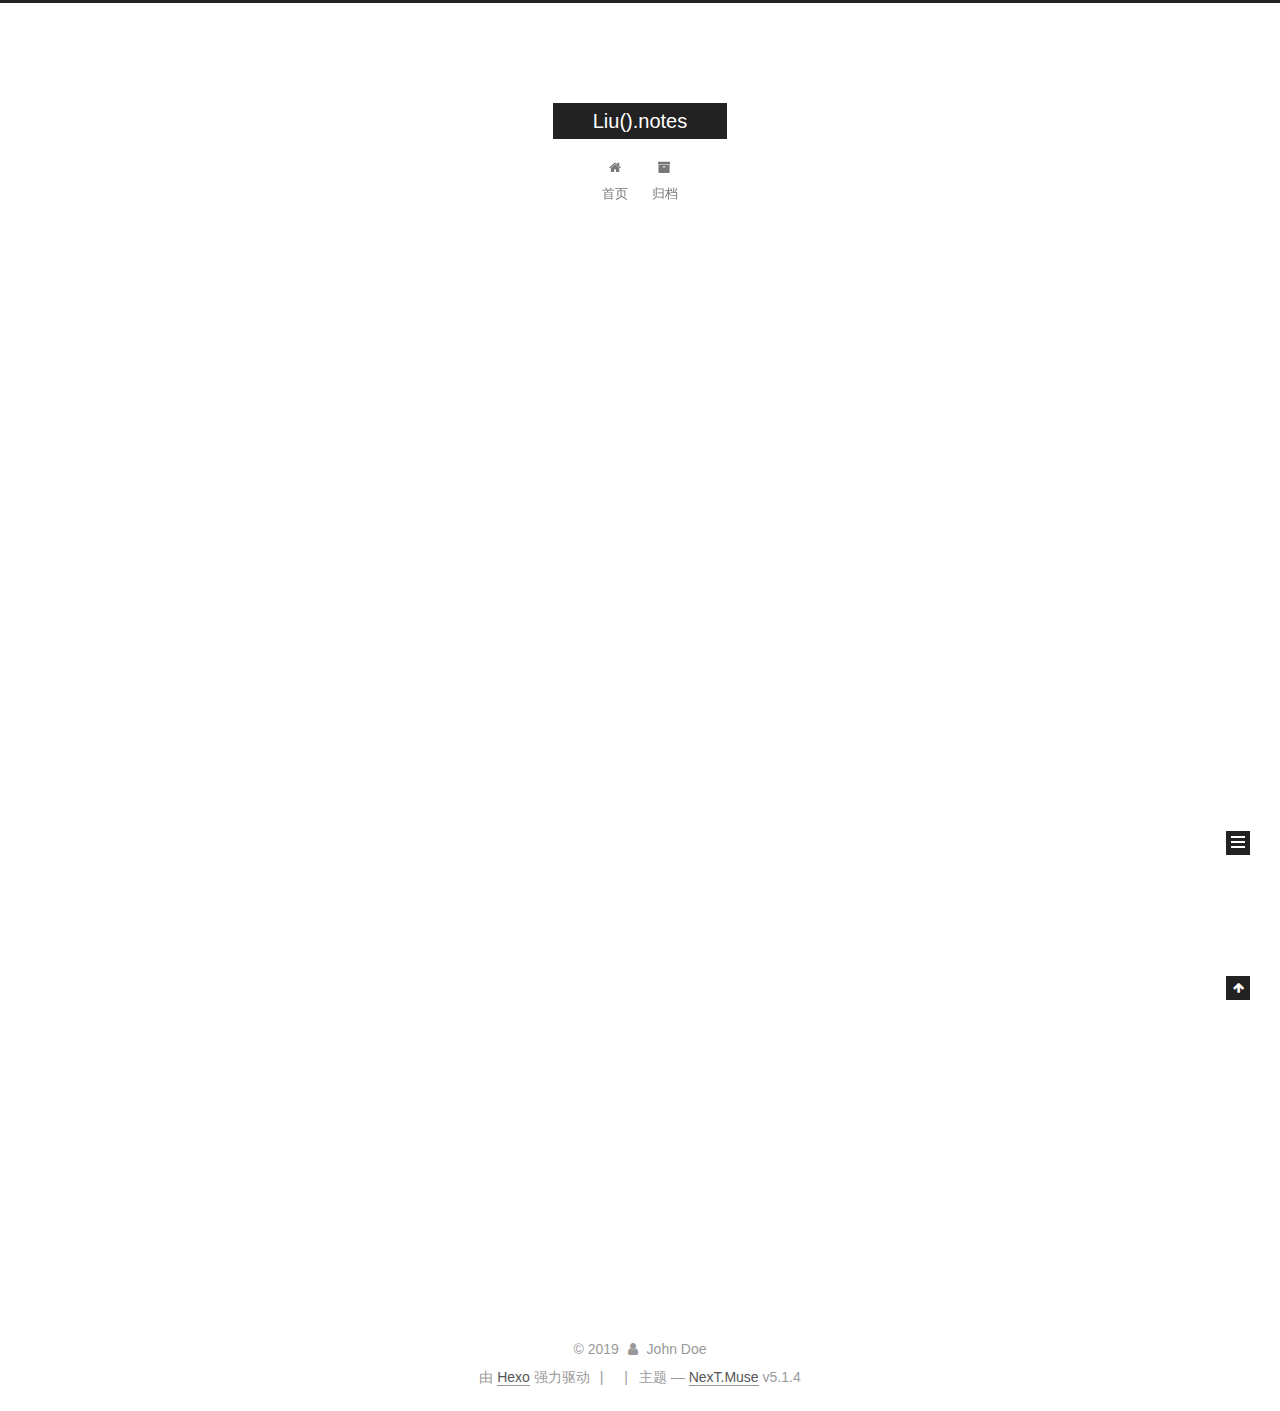
==== commit dcda2bea: "Site updated: 2019-04-04 14:31:19" ====
--- a/index.html
+++ b/index.html
@@ -37,6 +37,7 @@
 
 
 
+
   
   
   <link href="/lib/fancybox/source/jquery.fancybox.css?v=2.1.5" rel="stylesheet" type="text/css">
@@ -44,38 +45,27 @@
 
 
 
-  
-  
-  
-  
-
-  
-    
-    
-  
-
-  
-
-  
-
-  
-
-  
-
-  
-    
-    
-    <link href="//fonts.googleapis.com/css?family=Lato:300,300italic,400,400italic,700,700italic&subset=latin,latin-ext" rel="stylesheet" type="text/css">
-  
-
-
-
 
 
 
 <link href="/lib/font-awesome/css/font-awesome.min.css?v=4.6.2" rel="stylesheet" type="text/css">
 
-<link href="/css/main.css?v=5.1.2" rel="stylesheet" type="text/css">
+<link href="/css/main.css?v=5.1.4" rel="stylesheet" type="text/css">
+
+
+  <link rel="apple-touch-icon" sizes="180x180" href="/images/apple-touch-icon-next.png?v=5.1.4">
+
+
+  <link rel="icon" type="image/png" sizes="32x32" href="/images/favicon-32x32-next.png?v=5.1.4">
+
+
+  <link rel="icon" type="image/png" sizes="16x16" href="/images/favicon-16x16-next.png?v=5.1.4">
+
+
+  <link rel="mask-icon" href="/images/logo.svg?v=5.1.4" color="#222">
+
+
+
 
 
   <meta name="keywords" content="Hexo, NexT">
@@ -83,11 +73,6 @@
 
 
 
-
-
-
-
-  <link rel="shortcut icon" type="image/x-icon" href="/favicon.ico?v=5.1.2">
 
 
 
@@ -112,10 +97,11 @@
   var CONFIG = {
     root: '/',
     scheme: 'Muse',
-    sidebar: {"position":"left","display":"post","offset":12,"offset_float":12,"b2t":false,"scrollpercent":false,"onmobile":false},
+    version: '5.1.4',
+    sidebar: {"position":"left","display":"post","offset":12,"b2t":false,"scrollpercent":false,"onmobile":false},
     fancybox: true,
     tabs: true,
-    motion: true,
+    motion: {"enable":true,"async":false,"transition":{"post_block":"fadeIn","post_header":"slideDownIn","post_body":"slideDownIn","coll_header":"slideLeftIn","sidebar":"slideUpIn"}},
     duoshuo: {
       userId: '0',
       author: '博主'
@@ -148,12 +134,6 @@
 
 
 
-
-
-
-
-
-
 </head>
 
 <body itemscope itemtype="http://schema.org/WebPage" lang="zh-Hans">
@@ -164,8 +144,7 @@
   
 
   <div class="container sidebar-position-left 
-   page-home 
- ">
+  page-home">
     <div class="headband"></div>
 
     <header id="header" class="header" itemscope itemtype="http://schema.org/WPHeader">
@@ -217,16 +196,6 @@
               <i class="menu-item-icon fa fa-fw fa-archive"></i> <br>
             
             归档
-          </a>
-        </li>
-      
-        
-        <li class="menu-item menu-item-tags">
-          <a href="/tags/" rel="section">
-            
-              <i class="menu-item-icon fa fa-fw fa-tags"></i> <br>
-            
-            标签
           </a>
         </li>
       
@@ -409,46 +378,46 @@
 
       
 
-      <section class="site-overview sidebar-panel sidebar-panel-active">
-        <div class="site-author motion-element" itemprop="author" itemscope itemtype="http://schema.org/Person">
-          <img class="site-author-image" itemprop="image" src="/images/avatar.gif" alt="John Doe">
-          <p class="site-author-name" itemprop="name">John Doe</p>
-           
+      <section class="site-overview-wrap sidebar-panel sidebar-panel-active">
+        <div class="site-overview">
+          <div class="site-author motion-element" itemprop="author" itemscope itemtype="http://schema.org/Person">
+            
+              <p class="site-author-name" itemprop="name">John Doe</p>
               <p class="site-description motion-element" itemprop="description">Setup a blog, AGAIN.</p>
-          
+          </div>
+
+          <nav class="site-state motion-element">
+
+            
+              <div class="site-state-item site-state-posts">
+              
+                <a href="/archives/">
+              
+                  <span class="site-state-item-count">1</span>
+                  <span class="site-state-item-name">日志</span>
+                </a>
+              </div>
+            
+
+            
+
+            
+
+          </nav>
+
+          
+
+          
+
+          
+          
+
+          
+          
+
+          
+
         </div>
-        <nav class="site-state motion-element">
-
-          
-            <div class="site-state-item site-state-posts">
-              <a href="/archives/">
-                <span class="site-state-item-count">1</span>
-                <span class="site-state-item-name">日志</span>
-              </a>
-            </div>
-          
-
-          
-
-          
-
-        </nav>
-
-        
-
-        <div class="links-of-author motion-element">
-          
-        </div>
-
-        
-        
-
-        
-        
-
-        
-
-
       </section>
 
       
@@ -465,30 +434,36 @@
 
     <footer id="footer" class="footer">
       <div class="footer-inner">
-        <div class="copyright">
-  
-  &copy; 
-  <span itemprop="copyrightYear">2019</span>
+        <div class="copyright">&copy; <span itemprop="copyrightYear">2019</span>
   <span class="with-love">
-    <i class="fa fa-heart"></i>
+    <i class="fa fa-user"></i>
   </span>
   <span class="author" itemprop="copyrightHolder">John Doe</span>
+
+  
 </div>
 
 
-<div class="powered-by">
-  由 <a class="theme-link" href="https://hexo.io">Hexo</a> 强力驱动
-</div>
-
-<div class="theme-info">
-  主题 -
-  <a class="theme-link" href="https://github.com/iissnan/hexo-theme-next">
-    NexT.Muse
-  </a>
-</div>
-
-
-        
+  <div class="powered-by">由 <a class="theme-link" target="_blank" href="https://hexo.io">Hexo</a> 强力驱动</div>
+
+
+
+  <span class="post-meta-divider">|</span>
+
+
+
+  <div class="theme-info">主题 &mdash; <a class="theme-link" target="_blank" href="https://github.com/iissnan/hexo-theme-next">NexT.Muse</a> v5.1.4</div>
+
+
+
+
+        
+
+
+
+
+
+
 
         
       </div>
@@ -499,6 +474,8 @@
         <i class="fa fa-arrow-up"></i>
         
       </div>
+    
+
     
 
   </div>
@@ -533,46 +510,54 @@
 
 
   
-  <script type="text/javascript" src="/lib/jquery/index.js?v=2.1.3"></script>
-
-  
-  <script type="text/javascript" src="/lib/fastclick/lib/fastclick.min.js?v=1.0.6"></script>
-
-  
-  <script type="text/javascript" src="/lib/jquery_lazyload/jquery.lazyload.js?v=1.9.7"></script>
-
-  
-  <script type="text/javascript" src="/lib/velocity/velocity.min.js?v=1.2.1"></script>
-
-  
-  <script type="text/javascript" src="/lib/velocity/velocity.ui.min.js?v=1.2.1"></script>
-
-  
-  <script type="text/javascript" src="/lib/fancybox/source/jquery.fancybox.pack.js?v=2.1.5"></script>
-
-
-  
-
-
-  <script type="text/javascript" src="/js/src/utils.js?v=5.1.2"></script>
-
-  <script type="text/javascript" src="/js/src/motion.js?v=5.1.2"></script>
-
-
-
-  
-  
-
-  
-    <script type="text/javascript" src="/js/src/scrollspy.js?v=5.1.2"></script>
-<script type="text/javascript" src="/js/src/post-details.js?v=5.1.2"></script>
-
-  
-
-  
-
-
-  <script type="text/javascript" src="/js/src/bootstrap.js?v=5.1.2"></script>
+  
+    <script type="text/javascript" src="/lib/jquery/index.js?v=2.1.3"></script>
+  
+
+  
+  
+    <script type="text/javascript" src="/lib/fastclick/lib/fastclick.min.js?v=1.0.6"></script>
+  
+
+  
+  
+    <script type="text/javascript" src="/lib/jquery_lazyload/jquery.lazyload.js?v=1.9.7"></script>
+  
+
+  
+  
+    <script type="text/javascript" src="/lib/velocity/velocity.min.js?v=1.2.1"></script>
+  
+
+  
+  
+    <script type="text/javascript" src="/lib/velocity/velocity.ui.min.js?v=1.2.1"></script>
+  
+
+  
+  
+    <script type="text/javascript" src="/lib/fancybox/source/jquery.fancybox.pack.js?v=2.1.5"></script>
+  
+
+
+  
+
+
+  <script type="text/javascript" src="/js/src/utils.js?v=5.1.4"></script>
+
+  <script type="text/javascript" src="/js/src/motion.js?v=5.1.4"></script>
+
+
+
+  
+  
+
+  
+
+  
+
+
+  <script type="text/javascript" src="/js/src/bootstrap.js?v=5.1.4"></script>
 
 
 
@@ -603,16 +588,25 @@
 
 
 
-  
-
-
-
-
-
-  
-
-  
-
+
+
+
+
+
+
+  
+
+
+
+
+
+  
+
+  
+
+  
+
+  
   
 
   
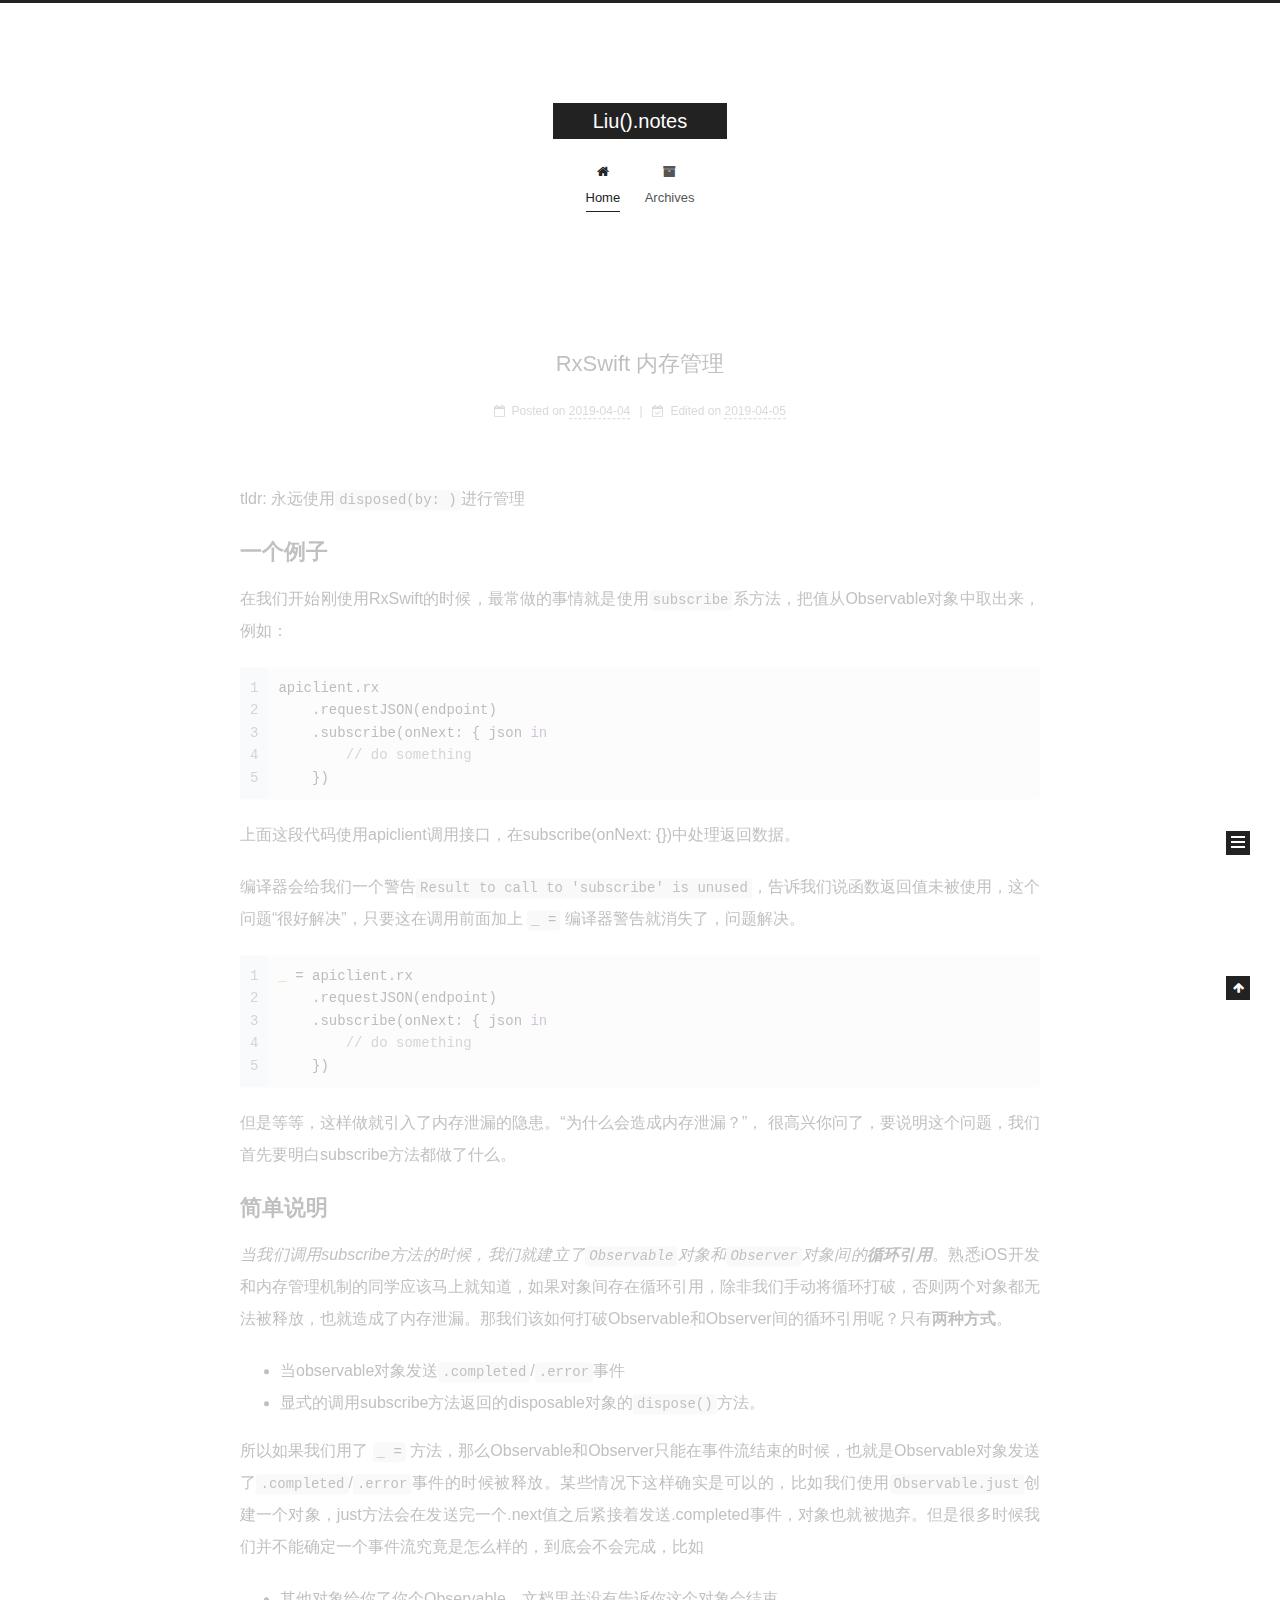
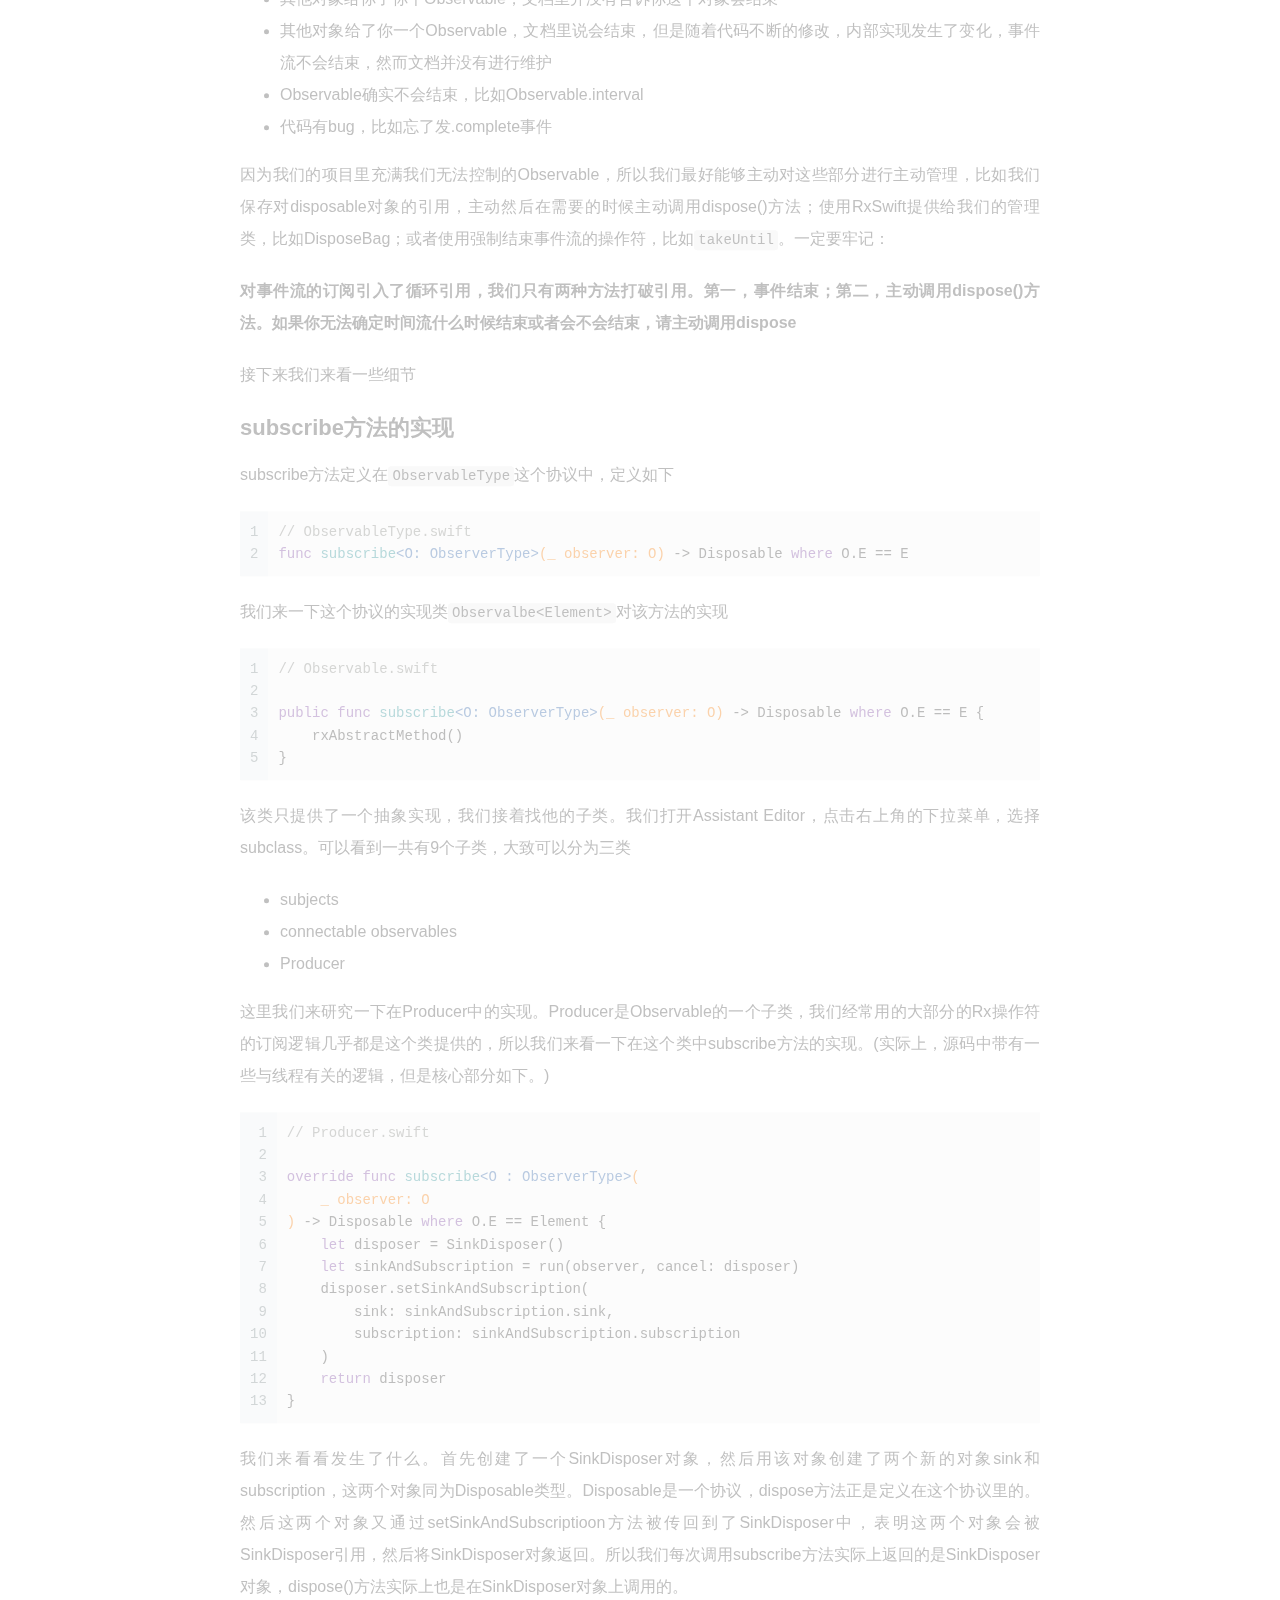
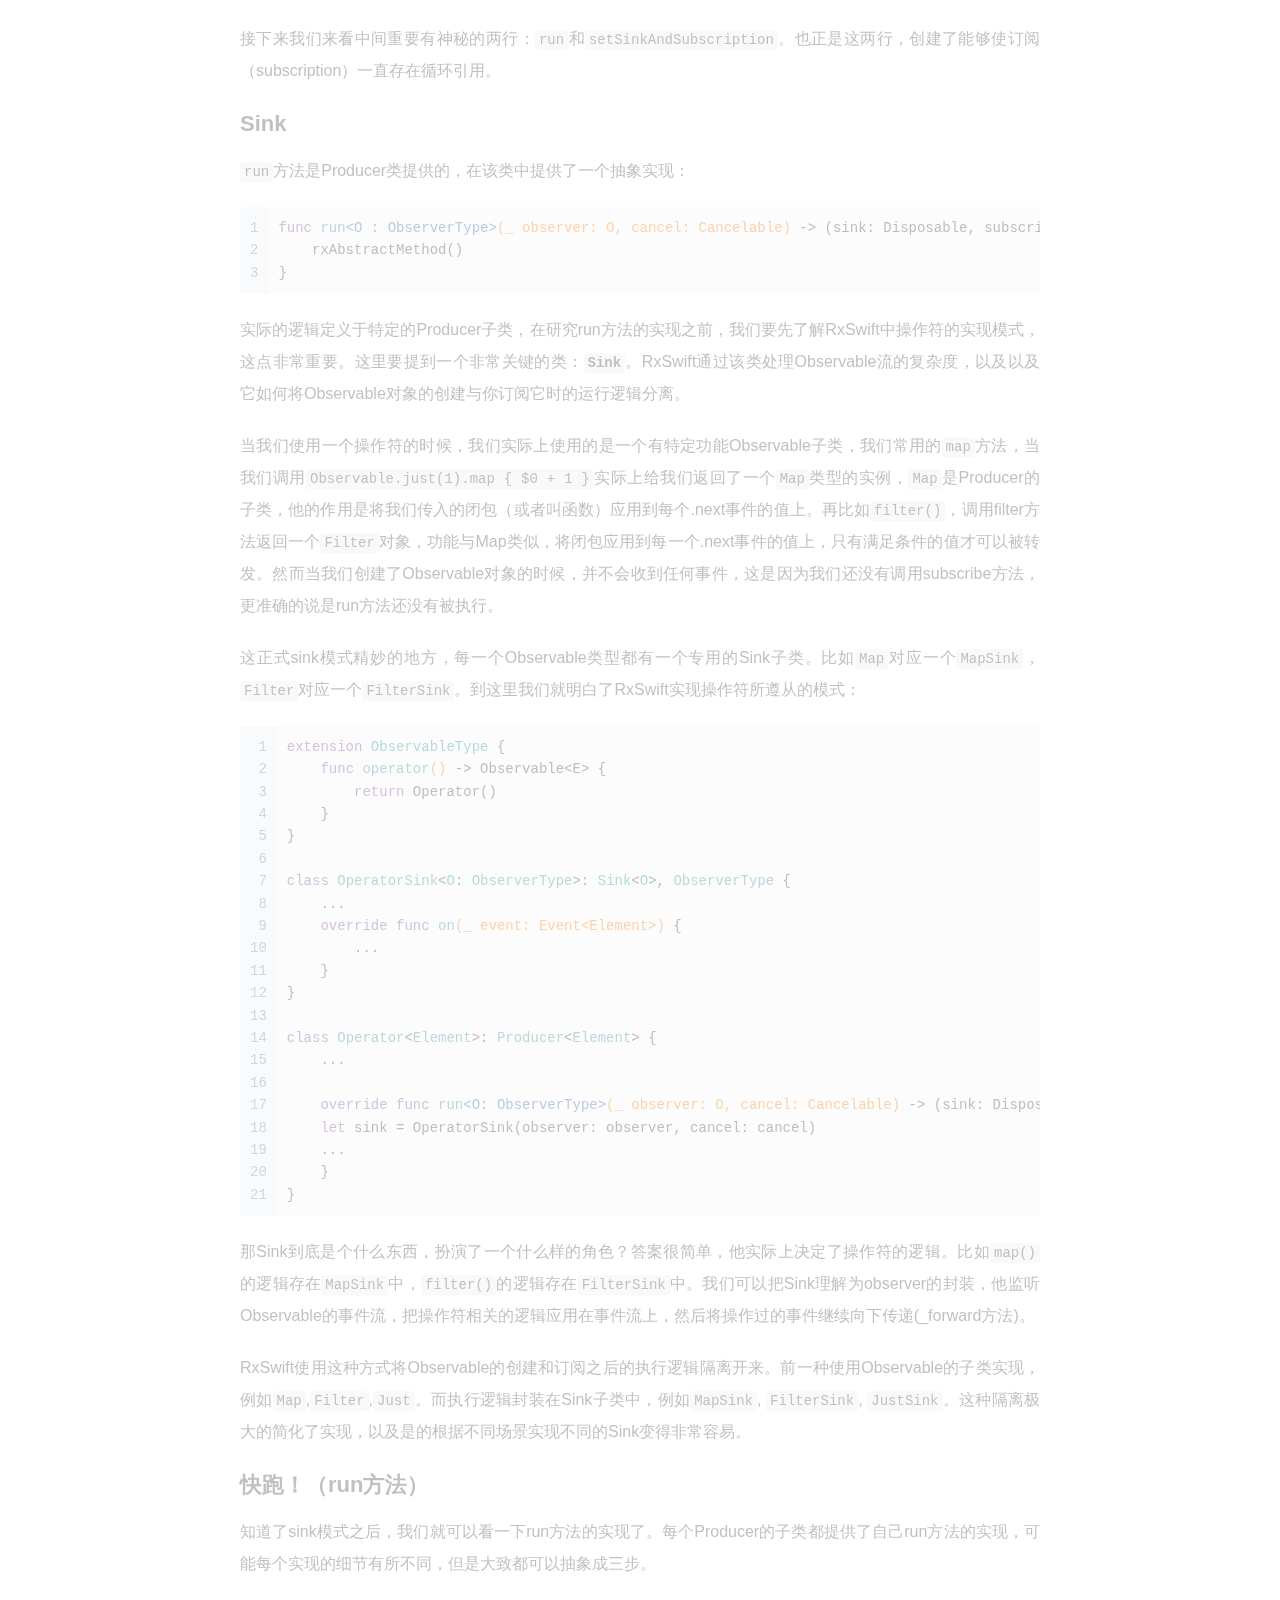
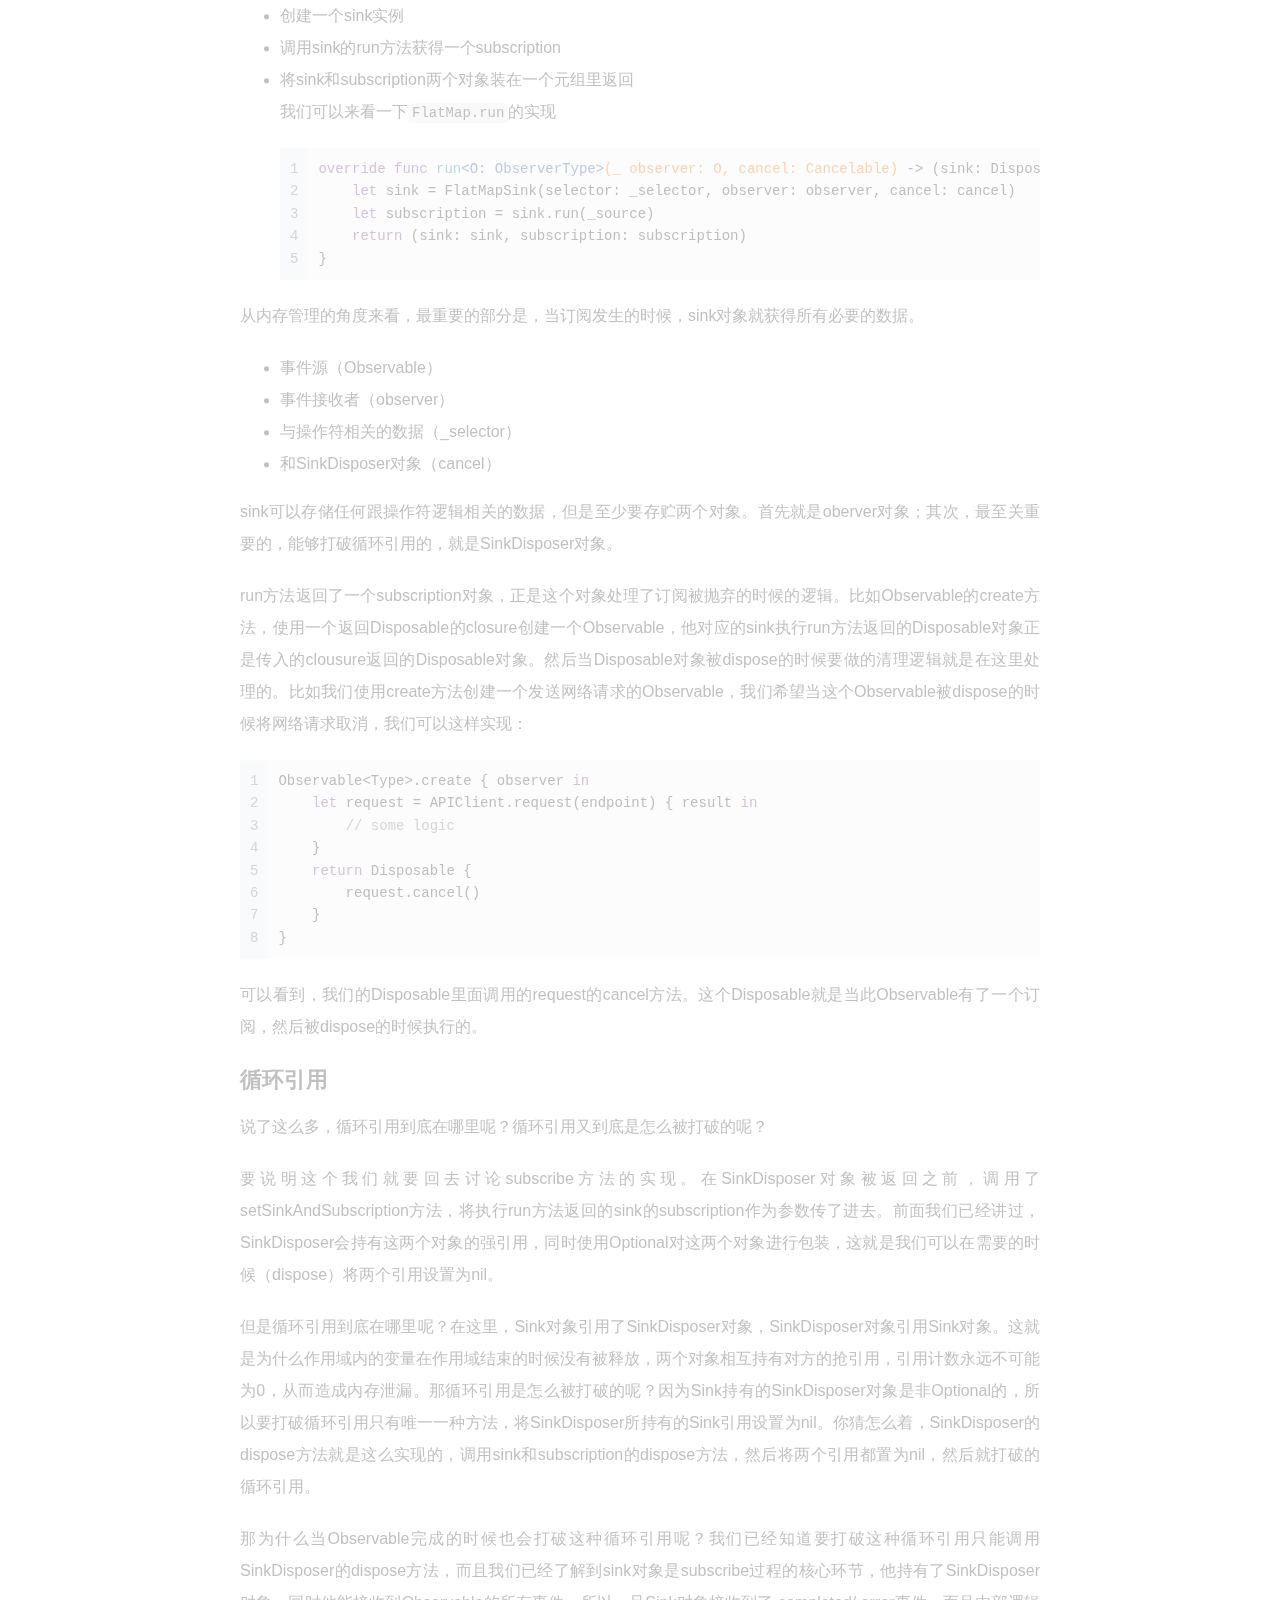
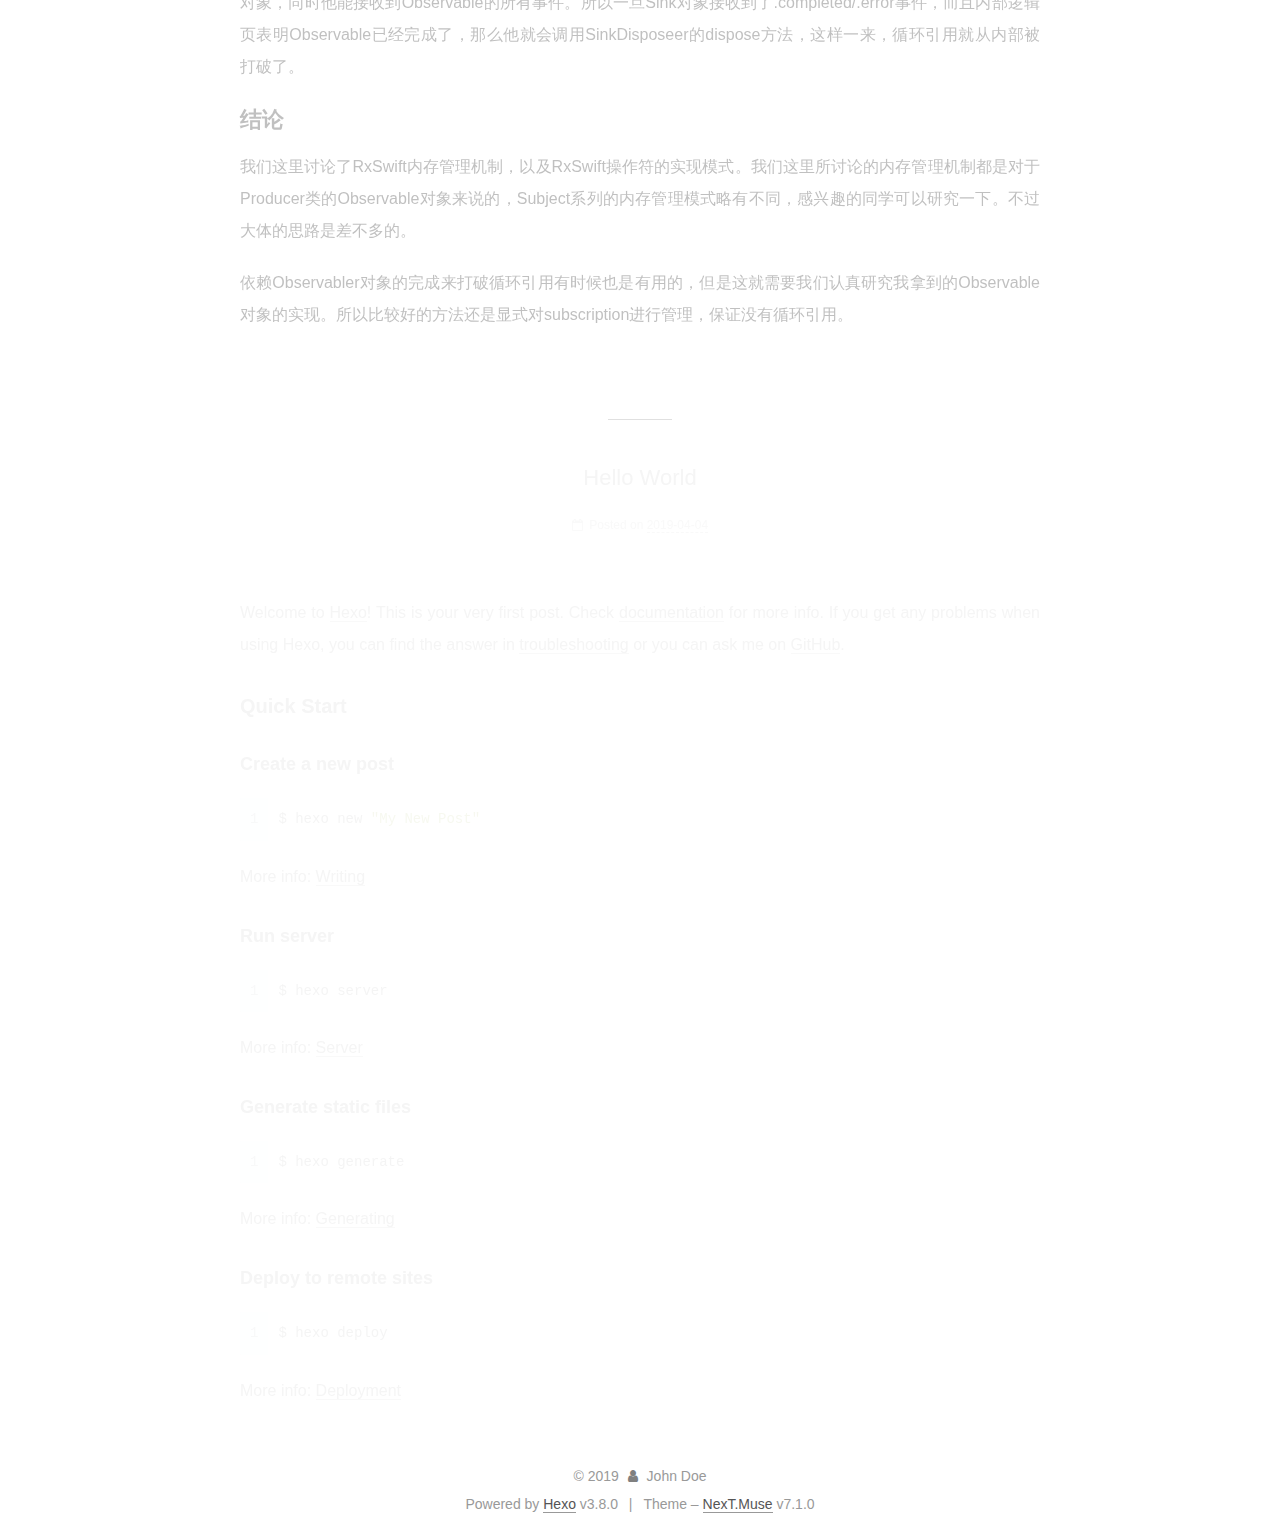
==== commit 8e226e11: "Site updated: 2019-04-05 16:49:47" ====
--- a/index.html
+++ b/index.html
@@ -1,4 +1,13 @@
 <!DOCTYPE html>
+
+
+
+
+
+
+
+
+
 
 
 
@@ -9,7 +18,7 @@
 <head><meta name="generator" content="Hexo 3.8.0">
   <meta charset="UTF-8">
 <meta http-equiv="X-UA-Compatible" content="IE=edge">
-<meta name="viewport" content="width=device-width, initial-scale=1, maximum-scale=1">
+<meta name="viewport" content="width=device-width, initial-scale=1, maximum-scale=2">
 <meta name="theme-color" content="#222">
 
 
@@ -20,66 +29,74 @@
 
 
 
-<meta http-equiv="Cache-Control" content="no-transform">
-<meta http-equiv="Cache-Control" content="no-siteapp">
-
-
-
-
-
-
-
-
-
-
-
-
-
-
-
-
-  
-  
-  <link href="/lib/fancybox/source/jquery.fancybox.css?v=2.1.5" rel="stylesheet" type="text/css">
-
-
-
-
-
-
-
-<link href="/lib/font-awesome/css/font-awesome.min.css?v=4.6.2" rel="stylesheet" type="text/css">
-
-<link href="/css/main.css?v=5.1.4" rel="stylesheet" type="text/css">
-
-
-  <link rel="apple-touch-icon" sizes="180x180" href="/images/apple-touch-icon-next.png?v=5.1.4">
-
-
-  <link rel="icon" type="image/png" sizes="32x32" href="/images/favicon-32x32-next.png?v=5.1.4">
-
-
-  <link rel="icon" type="image/png" sizes="16x16" href="/images/favicon-16x16-next.png?v=5.1.4">
-
-
-  <link rel="mask-icon" href="/images/logo.svg?v=5.1.4" color="#222">
-
-
-
-
-
-  <meta name="keywords" content="Hexo, NexT">
-
-
-
-
-
-
-
-
-
-
-<meta name="description" content="Setup a blog, AGAIN.">
+
+
+
+
+
+
+
+
+
+
+
+
+
+
+
+<link rel="stylesheet" href="/lib/font-awesome/css/font-awesome.min.css?v=4.6.2">
+
+<link rel="stylesheet" href="/css/main.css?v=7.1.0">
+
+
+  <link rel="apple-touch-icon" sizes="180x180" href="/images/apple-touch-icon-next.png?v=7.1.0">
+
+
+  <link rel="icon" type="image/png" sizes="32x32" href="/images/favicon-32x32-next.png?v=7.1.0">
+
+
+  <link rel="icon" type="image/png" sizes="16x16" href="/images/favicon-16x16-next.png?v=7.1.0">
+
+
+  <link rel="mask-icon" href="/images/logo.svg?v=7.1.0" color="#222">
+
+
+
+
+
+
+
+<script id="hexo.configurations">
+  var NexT = window.NexT || {};
+  var CONFIG = {
+    root: '/',
+    scheme: 'Muse',
+    version: '7.1.0',
+    sidebar: {"position":"left","display":"post","offset":12,"onmobile":false,"dimmer":false},
+    back2top: true,
+    back2top_sidebar: false,
+    fancybox: false,
+    fastclick: false,
+    lazyload: false,
+    tabs: true,
+    motion: {"enable":true,"async":false,"transition":{"post_block":"fadeIn","post_header":"slideDownIn","post_body":"slideDownIn","coll_header":"slideLeftIn","sidebar":"slideUpIn"}},
+    algolia: {
+      applicationID: '',
+      apiKey: '',
+      indexName: '',
+      hits: {"per_page":10},
+      labels: {"input_placeholder":"Search for Posts","hits_empty":"We didn't find any results for the search: ${query}","hits_stats":"${hits} results found in ${time} ms"}
+    }
+  };
+</script>
+
+
+  
+
+
+
+
+  <meta name="description" content="Setup a blog, AGAIN.">
 <meta property="og:type" content="website">
 <meta property="og:title" content="Liu().notes">
 <meta property="og:url" content="http://yoursite.com/index.html">
@@ -92,38 +109,20 @@
 
 
 
-<script type="text/javascript" id="hexo.configurations">
-  var NexT = window.NexT || {};
-  var CONFIG = {
-    root: '/',
-    scheme: 'Muse',
-    version: '5.1.4',
-    sidebar: {"position":"left","display":"post","offset":12,"b2t":false,"scrollpercent":false,"onmobile":false},
-    fancybox: true,
-    tabs: true,
-    motion: {"enable":true,"async":false,"transition":{"post_block":"fadeIn","post_header":"slideDownIn","post_body":"slideDownIn","coll_header":"slideLeftIn","sidebar":"slideUpIn"}},
-    duoshuo: {
-      userId: '0',
-      author: '博主'
-    },
-    algolia: {
-      applicationID: '',
-      apiKey: '',
-      indexName: '',
-      hits: {"per_page":10},
-      labels: {"input_placeholder":"Search for Posts","hits_empty":"We didn't find any results for the search: ${query}","hits_stats":"${hits} results found in ${time} ms"}
-    }
+
+
+  
+  
+  <link rel="canonical" href="http://yoursite.com/">
+
+
+
+<script id="page.configurations">
+  CONFIG.page = {
+    sidebar: "",
   };
 </script>
 
-
-
-  <link rel="canonical" href="http://yoursite.com/">
-
-
-
-
-
   <title>Liu().notes</title>
   
 
@@ -133,6 +132,35 @@
 
 
 
+
+
+
+
+
+  <noscript>
+  <style>
+  .use-motion .motion-element,
+  .use-motion .brand,
+  .use-motion .menu-item,
+  .sidebar-inner,
+  .use-motion .post-block,
+  .use-motion .pagination,
+  .use-motion .comments,
+  .use-motion .post-header,
+  .use-motion .post-body,
+  .use-motion .collection-title { opacity: initial; }
+
+  .use-motion .logo,
+  .use-motion .site-title,
+  .use-motion .site-subtitle {
+    opacity: initial;
+    top: initial;
+  }
+
+  .use-motion .logo-line-before i { left: initial; }
+  .use-motion .logo-line-after i { right: initial; }
+  </style>
+</noscript>
 
 </head>
 
@@ -149,7 +177,7 @@
 
     <header id="header" class="header" itemscope itemtype="http://schema.org/WPHeader">
       <div class="header-inner"><div class="site-brand-wrapper">
-  <div class="site-meta ">
+  <div class="site-meta">
     
 
     <div class="custom-logo-site-title">
@@ -159,13 +187,12 @@
         <span class="logo-line-after"><i></i></span>
       </a>
     </div>
-      
-        <p class="site-subtitle"></p>
-      
+    
+    
   </div>
 
   <div class="site-nav-toggle">
-    <button>
+    <button aria-label="Toggle navigation bar">
       <span class="btn-bar"></span>
       <span class="btn-bar"></span>
       <span class="btn-bar"></span>
@@ -173,48 +200,76 @@
   </div>
 </div>
 
+
+
 <nav class="site-nav">
   
-
-  
     <ul id="menu" class="menu">
       
         
-        <li class="menu-item menu-item-home">
-          <a href="/" rel="section">
-            
-              <i class="menu-item-icon fa fa-fw fa-home"></i> <br>
-            
-            首页
-          </a>
-        </li>
-      
-        
-        <li class="menu-item menu-item-archives">
-          <a href="/archives/" rel="section">
-            
-              <i class="menu-item-icon fa fa-fw fa-archive"></i> <br>
-            
-            归档
-          </a>
-        </li>
-      
-
+        
+        
+          
+          <li class="menu-item menu-item-home menu-item-active">
+
+    
+    
+    
+      
+    
+
+    
+
+    <a href="/" rel="section"><i class="menu-item-icon fa fa-fw fa-home"></i> <br>Home</a>
+
+  </li>
+        
+        
+        
+          
+          <li class="menu-item menu-item-archives">
+
+    
+    
+    
+      
+    
+
+    
+
+    <a href="/archives/" rel="section"><i class="menu-item-icon fa fa-fw fa-archive"></i> <br>Archives</a>
+
+  </li>
+
+      
       
     </ul>
   
 
   
+    
+
+  
+
+  
 </nav>
 
 
 
- </div>
+  
+
+
+
+</div>
     </header>
+
+    
+
 
     <main id="main" class="main">
       <div class="main-inner">
         <div class="content-wrap">
+          
           <div id="content" class="content">
             
   <section id="posts" class="posts-expand">
@@ -227,16 +282,18 @@
   
   
 
+  
+
   <article class="post post-type-normal" itemscope itemtype="http://schema.org/Article">
   
   
   
   <div class="post-block">
-    <link itemprop="mainEntityOfPage" href="http://yoursite.com/2019/04/04/hello-world/">
+    <link itemprop="mainEntityOfPage" href="http://yoursite.com/2019/04/04/about-subscription-in-rx/">
 
     <span hidden itemprop="author" itemscope itemtype="http://schema.org/Person">
       <meta itemprop="name" content="John Doe">
-      <meta itemprop="description" content>
+      <meta itemprop="description" content="Setup a blog, AGAIN.">
       <meta itemprop="image" content="/images/avatar.gif">
     </span>
 
@@ -251,31 +308,258 @@
         
           <h1 class="post-title" itemprop="name headline">
                 
-                <a class="post-title-link" href="/2019/04/04/hello-world/" itemprop="url">Hello World</a></h1>
+                
+                <a href="/2019/04/04/about-subscription-in-rx/" class="post-title-link" itemprop="url">RxSwift 内存管理</a>
+              
+            
+          </h1>
         
 
         <div class="post-meta">
           <span class="post-time">
+
+            
+            
+            
+
             
               <span class="post-meta-item-icon">
                 <i class="fa fa-calendar-o"></i>
               </span>
               
-                <span class="post-meta-item-text">发表于</span>
-              
-              <time title="创建于" itemprop="dateCreated datePublished" datetime="2019-04-04T13:50:47+08:00">
-                2019-04-04
-              </time>
-            
-
-            
-
+                <span class="post-meta-item-text">Posted on</span>
+              
+
+              
+                
+              
+
+              <time title="Created: 2019-04-04 15:20:03" itemprop="dateCreated datePublished" datetime="2019-04-04T15:20:03+08:00">2019-04-04</time>
+            
+
+            
+              
+
+              
+                
+                <span class="post-meta-divider">|</span>
+                
+
+                <span class="post-meta-item-icon">
+                  <i class="fa fa-calendar-check-o"></i>
+                </span>
+                
+                  <span class="post-meta-item-text">Edited on</span>
+                
+                <time title="Modified: 2019-04-05 16:49:38" itemprop="dateModified" datetime="2019-04-05T16:49:38+08:00">2019-04-05</time>
+              
             
           </span>
 
           
 
           
+            
+            
+          
+
+          
+          
+
+          
+
+          
+
+          
+
+        </div>
+      </header>
+    
+
+    
+    
+    
+    <div class="post-body" itemprop="articleBody">
+
+      
+      
+
+      
+        
+          
+            <p>tldr: 永远使用<code>disposed(by: )</code>进行管理</p>
+<h1 id="一个例子"><a href="#一个例子" class="headerlink" title="一个例子"></a>一个例子</h1><p>在我们开始刚使用RxSwift的时候，最常做的事情就是使用<code>subscribe</code>系方法，把值从Observable对象中取出来，例如：<br><figure class="highlight swift"><table><tr><td class="gutter"><pre><span class="line">1</span><br><span class="line">2</span><br><span class="line">3</span><br><span class="line">4</span><br><span class="line">5</span><br></pre></td><td class="code"><pre><span class="line">apiclient.rx</span><br><span class="line">    .requestJSON(endpoint)</span><br><span class="line">    .subscribe(onNext: &#123; json <span class="keyword">in</span> </span><br><span class="line">        <span class="comment">// do something </span></span><br><span class="line">    &#125;)</span><br></pre></td></tr></table></figure></p>
+<p>上面这段代码使用apiclient调用接口，在subscribe(onNext: {})中处理返回数据。</p>
+<p>编译器会给我们一个警告<code>Result to call to &#39;subscribe&#39; is unused</code>，告诉我们说函数返回值未被使用，这个问题“很好解决”，只要这在调用前面加上 <code>_ =</code> 编译器警告就消失了，问题解决。</p>
+<figure class="highlight swift"><table><tr><td class="gutter"><pre><span class="line">1</span><br><span class="line">2</span><br><span class="line">3</span><br><span class="line">4</span><br><span class="line">5</span><br></pre></td><td class="code"><pre><span class="line"><span class="number">_</span> = apiclient.rx</span><br><span class="line">    .requestJSON(endpoint)</span><br><span class="line">    .subscribe(onNext: &#123; json <span class="keyword">in</span> </span><br><span class="line">        <span class="comment">// do something </span></span><br><span class="line">    &#125;)</span><br></pre></td></tr></table></figure>
+<p>但是等等，这样做就引入了内存泄漏的隐患。“为什么会造成内存泄漏？”， 很高兴你问了，要说明这个问题，我们首先要明白subscribe方法都做了什么。</p>
+<h1 id="简单说明"><a href="#简单说明" class="headerlink" title="简单说明"></a>简单说明</h1><p><em>当我们调用subscribe方法的时候，我们就建立了<code>Observable</code>对象和<code>Observer</code>对象间的<strong>循环引用</strong></em>。熟悉iOS开发和内存管理机制的同学应该马上就知道，如果对象间存在循环引用，除非我们手动将循环打破，否则两个对象都无法被释放，也就造成了内存泄漏。那我们该如何打破Observable和Observer间的循环引用呢？只有<strong>两种方式</strong>。</p>
+<ul>
+<li>当observable对象发送<code>.completed</code>/<code>.error</code>事件</li>
+<li>显式的调用subscribe方法返回的disposable对象的<code>dispose()</code>方法。</li>
+</ul>
+<p>所以如果我们用了 <code>_ =</code> 方法，那么Observable和Observer只能在事件流结束的时候，也就是Observable对象发送了<code>.completed</code>/<code>.error</code>事件的时候被释放。某些情况下这样确实是可以的，比如我们使用<code>Observable.just</code>创建一个对象，just方法会在发送完一个.next值之后紧接着发送.completed事件，对象也就被抛弃。但是很多时候我们并不能确定一个事件流究竟是怎么样的，到底会不会完成，比如</p>
+<ul>
+<li>其他对象给你了你个Observable，文档里并没有告诉你这个对象会结束</li>
+<li>其他对象给了你一个Observable，文档里说会结束，但是随着代码不断的修改，内部实现发生了变化，事件流不会结束，然而文档并没有进行维护</li>
+<li>Observable确实不会结束，比如Observable.interval</li>
+<li>代码有bug，比如忘了发.complete事件</li>
+</ul>
+<p>因为我们的项目里充满我们无法控制的Observable，所以我们最好能够主动对这些部分进行主动管理，比如我们保存对disposable对象的引用，主动然后在需要的时候主动调用dispose()方法；使用RxSwift提供给我们的管理类，比如DisposeBag；或者使用强制结束事件流的操作符，比如<code>takeUntil</code>。一定要牢记：</p>
+<p><strong>对事件流的订阅引入了循环引用，我们只有两种方法打破引用。第一，事件结束；第二，主动调用dispose()方法。如果你无法确定时间流什么时候结束或者会不会结束，请主动调用dispose</strong></p>
+<p>接下来我们来看一些细节</p>
+<h1 id="subscribe方法的实现"><a href="#subscribe方法的实现" class="headerlink" title="subscribe方法的实现"></a>subscribe方法的实现</h1><p>subscribe方法定义在<code>ObservableType</code>这个协议中，定义如下<br><figure class="highlight swift"><table><tr><td class="gutter"><pre><span class="line">1</span><br><span class="line">2</span><br></pre></td><td class="code"><pre><span class="line"><span class="comment">// ObservableType.swift</span></span><br><span class="line"><span class="function"><span class="keyword">func</span> <span class="title">subscribe</span>&lt;O: ObserverType&gt;<span class="params">(<span class="number">_</span> observer: O)</span></span> -&gt; <span class="type">Disposable</span> <span class="keyword">where</span> <span class="type">O</span>.<span class="type">E</span> == <span class="type">E</span></span><br></pre></td></tr></table></figure></p>
+<p>我们来一下这个协议的实现类<code>Observalbe&lt;Element&gt;</code>对该方法的实现</p>
+<figure class="highlight swift"><table><tr><td class="gutter"><pre><span class="line">1</span><br><span class="line">2</span><br><span class="line">3</span><br><span class="line">4</span><br><span class="line">5</span><br></pre></td><td class="code"><pre><span class="line"><span class="comment">// Observable.swift</span></span><br><span class="line"></span><br><span class="line"><span class="keyword">public</span> <span class="function"><span class="keyword">func</span> <span class="title">subscribe</span>&lt;O: ObserverType&gt;<span class="params">(<span class="number">_</span> observer: O)</span></span> -&gt; <span class="type">Disposable</span> <span class="keyword">where</span> <span class="type">O</span>.<span class="type">E</span> == <span class="type">E</span> &#123;</span><br><span class="line">    rxAbstractMethod()</span><br><span class="line">&#125;</span><br></pre></td></tr></table></figure>
+<p>该类只提供了一个抽象实现，我们接着找他的子类。我们打开Assistant Editor，点击右上角的下拉菜单，选择subclass。可以看到一共有9个子类，大致可以分为三类</p>
+<ul>
+<li>subjects</li>
+<li>connectable observables</li>
+<li>Producer</li>
+</ul>
+<p>这里我们来研究一下在Producer中的实现。Producer是Observable的一个子类，我们经常用的大部分的Rx操作符的订阅逻辑几乎都是这个类提供的，所以我们来看一下在这个类中subscribe方法的实现。(实际上，源码中带有一些与线程有关的逻辑，但是核心部分如下。)<br><figure class="highlight swift"><table><tr><td class="gutter"><pre><span class="line">1</span><br><span class="line">2</span><br><span class="line">3</span><br><span class="line">4</span><br><span class="line">5</span><br><span class="line">6</span><br><span class="line">7</span><br><span class="line">8</span><br><span class="line">9</span><br><span class="line">10</span><br><span class="line">11</span><br><span class="line">12</span><br><span class="line">13</span><br></pre></td><td class="code"><pre><span class="line"><span class="comment">// Producer.swift</span></span><br><span class="line"></span><br><span class="line"><span class="keyword">override</span> <span class="function"><span class="keyword">func</span> <span class="title">subscribe</span>&lt;O : ObserverType&gt;<span class="params">(</span></span></span><br><span class="line"><span class="function"><span class="params">    <span class="number">_</span> observer: O</span></span></span><br><span class="line"><span class="function"><span class="params">)</span></span> -&gt; <span class="type">Disposable</span> <span class="keyword">where</span> <span class="type">O</span>.<span class="type">E</span> == <span class="type">Element</span> &#123;</span><br><span class="line">    <span class="keyword">let</span> disposer = <span class="type">SinkDisposer</span>()</span><br><span class="line">    <span class="keyword">let</span> sinkAndSubscription = run(observer, cancel: disposer)</span><br><span class="line">    disposer.setSinkAndSubscription(</span><br><span class="line">        sink: sinkAndSubscription.sink,</span><br><span class="line">        subscription: sinkAndSubscription.subscription</span><br><span class="line">    )</span><br><span class="line">    <span class="keyword">return</span> disposer</span><br><span class="line">&#125;</span><br></pre></td></tr></table></figure></p>
+<p>我们来看看发生了什么。首先创建了一个SinkDisposer对象，然后用该对象创建了两个新的对象sink和subscription，这两个对象同为Disposable类型。Disposable是一个协议，dispose方法正是定义在这个协议里的。然后这两个对象又通过setSinkAndSubscriptioon方法被传回到了SinkDisposer中，表明这两个对象会被SinkDisposer引用，然后将SinkDisposer对象返回。所以我们每次调用subscribe方法实际上返回的是SinkDisposer对象，dispose()方法实际上也是在SinkDisposer对象上调用的。</p>
+<p>接下来我们来看中间重要有神秘的两行：<code>run</code>和<code>setSinkAndSubscription</code>。也正是这两行，创建了能够使订阅（subscription）一直存在循环引用。</p>
+<h1 id="Sink"><a href="#Sink" class="headerlink" title="Sink"></a>Sink</h1><p><code>run</code>方法是Producer类提供的，在该类中提供了一个抽象实现：<br><figure class="highlight swift"><table><tr><td class="gutter"><pre><span class="line">1</span><br><span class="line">2</span><br><span class="line">3</span><br></pre></td><td class="code"><pre><span class="line"><span class="function"><span class="keyword">func</span> <span class="title">run</span>&lt;O : ObserverType&gt;<span class="params">(<span class="number">_</span> observer: O, cancel: Cancelable)</span></span> -&gt; (sink: <span class="type">Disposable</span>, subscription: <span class="type">Disposable</span>) <span class="keyword">where</span> <span class="type">O</span>.<span class="type">E</span> == <span class="type">Element</span> &#123;</span><br><span class="line">    rxAbstractMethod()</span><br><span class="line">&#125;</span><br></pre></td></tr></table></figure></p>
+<p>实际的逻辑定义于特定的Producer子类，在研究run方法的实现之前，我们要先了解RxSwift中操作符的实现模式，这点非常重要。这里要提到一个非常关键的类：<strong><code>Sink</code></strong>。RxSwift通过该类处理Observable流的复杂度，以及以及它如何将Observable对象的创建与你订阅它时的运行逻辑分离。</p>
+<p>当我们使用一个操作符的时候，我们实际上使用的是一个有特定功能Observable子类，我们常用的<code>map</code>方法，当我们调用<code>Observable.just(1).map { $0 + 1 }</code>实际上给我们返回了一个<code>Map</code>类型的实例，<code>Map</code>是Producer的子类，他的作用是将我们传入的闭包（或者叫函数）应用到每个.next事件的值上。再比如<code>filter()</code>，调用filter方法返回一个<code>Filter</code>对象，功能与Map类似，将闭包应用到每一个.next事件的值上，只有满足条件的值才可以被转发。然而当我们创建了Observable对象的时候，并不会收到任何事件，这是因为我们还没有调用subscribe方法，更准确的说是run方法还没有被执行。</p>
+<p>这正式sink模式精妙的地方，每一个Observable类型都有一个专用的Sink子类。比如<code>Map</code>对应一个<code>MapSink</code>，<code>Filter</code>对应一个<code>FilterSink</code>。到这里我们就明白了RxSwift实现操作符所遵从的模式：<br><figure class="highlight swift"><table><tr><td class="gutter"><pre><span class="line">1</span><br><span class="line">2</span><br><span class="line">3</span><br><span class="line">4</span><br><span class="line">5</span><br><span class="line">6</span><br><span class="line">7</span><br><span class="line">8</span><br><span class="line">9</span><br><span class="line">10</span><br><span class="line">11</span><br><span class="line">12</span><br><span class="line">13</span><br><span class="line">14</span><br><span class="line">15</span><br><span class="line">16</span><br><span class="line">17</span><br><span class="line">18</span><br><span class="line">19</span><br><span class="line">20</span><br><span class="line">21</span><br></pre></td><td class="code"><pre><span class="line"><span class="class"><span class="keyword">extension</span> <span class="title">ObservableType</span> </span>&#123;</span><br><span class="line">    <span class="function"><span class="keyword">func</span> <span class="title">operator</span><span class="params">()</span></span> -&gt; <span class="type">Observable</span>&lt;<span class="type">E</span>&gt; &#123;</span><br><span class="line">        <span class="keyword">return</span> <span class="type">Operator</span>()</span><br><span class="line">    &#125;</span><br><span class="line">&#125;</span><br><span class="line"></span><br><span class="line"><span class="class"><span class="keyword">class</span> <span class="title">OperatorSink</span>&lt;<span class="title">O</span>: <span class="title">ObserverType</span>&gt;: <span class="title">Sink</span>&lt;<span class="title">O</span>&gt;, <span class="title">ObserverType</span> </span>&#123;</span><br><span class="line">    ...</span><br><span class="line">    <span class="keyword">override</span> <span class="function"><span class="keyword">func</span> <span class="title">on</span><span class="params">(<span class="number">_</span> event: Event&lt;Element&gt;)</span></span> &#123;</span><br><span class="line">        ...</span><br><span class="line">    &#125;</span><br><span class="line">&#125;</span><br><span class="line"></span><br><span class="line"><span class="class"><span class="keyword">class</span> <span class="title">Operator</span>&lt;<span class="title">Element</span>&gt;: <span class="title">Producer</span>&lt;<span class="title">Element</span>&gt; </span>&#123;</span><br><span class="line">    ...</span><br><span class="line"></span><br><span class="line">    <span class="keyword">override</span> <span class="function"><span class="keyword">func</span> <span class="title">run</span>&lt;O: ObserverType&gt;<span class="params">(<span class="number">_</span> observer: O, cancel: Cancelable)</span></span> -&gt; (sink: <span class="type">Disposable</span>, subscription: <span class="type">Disposable</span>) <span class="keyword">where</span> <span class="type">O</span>.<span class="type">E</span> == <span class="type">Element</span> &#123;</span><br><span class="line">    <span class="keyword">let</span> sink = <span class="type">OperatorSink</span>(observer: observer, cancel: cancel)</span><br><span class="line">    ...</span><br><span class="line">    &#125;</span><br><span class="line">&#125;</span><br></pre></td></tr></table></figure></p>
+<p>那Sink到底是个什么东西，扮演了一个什么样的角色？答案很简单，他实际上决定了操作符的逻辑。比如<code>map()</code>的逻辑存在<code>MapSink</code>中，<code>filter()</code>的逻辑存在<code>FilterSink</code>中。我们可以把Sink理解为observer的封装，他监听Observable的事件流，把操作符相关的逻辑应用在事件流上，然后将操作过的事件继续向下传递(_forward方法)。</p>
+<p>RxSwift使用这种方式将Observable的创建和订阅之后的执行逻辑隔离开来。前一种使用Observable的子类实现，例如<code>Map</code>,<code>Filter</code>,<code>Just</code>。而执行逻辑封装在Sink子类中，例如<code>MapSink</code>, <code>FilterSink</code>, <code>JustSink</code>。这种隔离极大的简化了实现，以及是的根据不同场景实现不同的Sink变得非常容易。</p>
+<h1 id="快跑！（run方法）"><a href="#快跑！（run方法）" class="headerlink" title="快跑！（run方法）"></a>快跑！（run方法）</h1><p>知道了sink模式之后，我们就可以看一下run方法的实现了。每个Producer的子类都提供了自己run方法的实现，可能每个实现的细节有所不同，但是大致都可以抽象成三步。</p>
+<ul>
+<li>创建一个sink实例</li>
+<li>调用sink的run方法获得一个subscription</li>
+<li>将sink和subscription两个对象装在一个元组里返回<br>我们可以来看一下<code>FlatMap.run</code>的实现<figure class="highlight swift"><table><tr><td class="gutter"><pre><span class="line">1</span><br><span class="line">2</span><br><span class="line">3</span><br><span class="line">4</span><br><span class="line">5</span><br></pre></td><td class="code"><pre><span class="line"><span class="keyword">override</span> <span class="function"><span class="keyword">func</span> <span class="title">run</span>&lt;O: ObserverType&gt;<span class="params">(<span class="number">_</span> observer: O, cancel: Cancelable)</span></span> -&gt; (sink: <span class="type">Disposable</span>, subscription: <span class="type">Disposable</span>) <span class="keyword">where</span> <span class="type">O</span>.<span class="type">E</span> == <span class="type">SourceSequence</span>.<span class="type">E</span> &#123;</span><br><span class="line">    <span class="keyword">let</span> sink = <span class="type">FlatMapSink</span>(selector: _selector, observer: observer, cancel: cancel) </span><br><span class="line">    <span class="keyword">let</span> subscription = sink.run(_source)</span><br><span class="line">    <span class="keyword">return</span> (sink: sink, subscription: subscription)</span><br><span class="line">&#125;</span><br></pre></td></tr></table></figure>
+</li>
+</ul>
+<p>从内存管理的角度来看，最重要的部分是，当订阅发生的时候，sink对象就获得所有必要的数据。</p>
+<ul>
+<li>事件源（Observable）</li>
+<li>事件接收者（observer）</li>
+<li>与操作符相关的数据（_selector）</li>
+<li>和SinkDisposer对象（cancel）</li>
+</ul>
+<p>sink可以存储任何跟操作符逻辑相关的数据，但是至少要存贮两个对象。首先就是oberver对象；其次，最至关重要的，能够打破循环引用的，就是SinkDisposer对象。</p>
+<p>run方法返回了一个subscription对象，正是这个对象处理了订阅被抛弃的时候的逻辑。比如Observable的create方法，使用一个返回Disposable的closure创建一个Observable，他对应的sink执行run方法返回的Disposable对象正是传入的clousure返回的Disposable对象。然后当Disposable对象被dispose的时候要做的清理逻辑就是在这里处理的。比如我们使用create方法创建一个发送网络请求的Observable，我们希望当这个Observable被dispose的时候将网络请求取消，我们可以这样实现：<br><figure class="highlight swift"><table><tr><td class="gutter"><pre><span class="line">1</span><br><span class="line">2</span><br><span class="line">3</span><br><span class="line">4</span><br><span class="line">5</span><br><span class="line">6</span><br><span class="line">7</span><br><span class="line">8</span><br></pre></td><td class="code"><pre><span class="line"><span class="type">Observable</span>&lt;<span class="type">Type</span>&gt;.create &#123; observer <span class="keyword">in</span> </span><br><span class="line">    <span class="keyword">let</span> request = <span class="type">APIClient</span>.request(endpoint) &#123; result <span class="keyword">in</span> </span><br><span class="line">        <span class="comment">// some logic </span></span><br><span class="line">    &#125;</span><br><span class="line">    <span class="keyword">return</span> <span class="type">Disposable</span> &#123;</span><br><span class="line">        request.cancel()</span><br><span class="line">    &#125;</span><br><span class="line">&#125;</span><br></pre></td></tr></table></figure></p>
+<p>可以看到，我们的Disposable里面调用的request的cancel方法。这个Disposable就是当此Observable有了一个订阅，然后被dispose的时候执行的。</p>
+<h1 id="循环引用"><a href="#循环引用" class="headerlink" title="循环引用"></a>循环引用</h1><p>说了这么多，循环引用到底在哪里呢？循环引用又到底是怎么被打破的呢？</p>
+<p>要说明这个我们就要回去讨论subscribe方法的实现。在SinkDisposer对象被返回之前，调用了setSinkAndSubscription方法，将执行run方法返回的sink的subscription作为参数传了进去。前面我们已经讲过，SinkDisposer会持有这两个对象的强引用，同时使用Optional对这两个对象进行包装，这就是我们可以在需要的时候（dispose）将两个引用设置为nil。</p>
+<p>但是循环引用到底在哪里呢？在这里，Sink对象引用了SinkDisposer对象，SinkDisposer对象引用Sink对象。这就是为什么作用域内的变量在作用域结束的时候没有被释放，两个对象相互持有对方的抢引用，引用计数永远不可能为0，从而造成内存泄漏。那循环引用是怎么被打破的呢？因为Sink持有的SinkDisposer对象是非Optional的，所以要打破循环引用只有唯一一种方法，将SinkDisposer所持有的Sink引用设置为nil。你猜怎么着，SinkDisposer的dispose方法就是这么实现的，调用sink和subscription的dispose方法，然后将两个引用都置为nil，然后就打破的循环引用。</p>
+<p>那为什么当Observable完成的时候也会打破这种循环引用呢？我们已经知道要打破这种循环引用只能调用SinkDisposer的dispose方法，而且我们已经了解到sink对象是subscribe过程的核心环节，他持有了SinkDisposer对象，同时他能接收到Observable的所有事件。所以一旦Sink对象接收到了.completed/.error事件，而且内部逻辑页表明Observable已经完成了，那么他就会调用SinkDisposeer的dispose方法，这样一来，循环引用就从内部被打破了。</p>
+<h1 id="结论"><a href="#结论" class="headerlink" title="结论"></a>结论</h1><p>我们这里讨论了RxSwift内存管理机制，以及RxSwift操作符的实现模式。我们这里所讨论的内存管理机制都是对于Producer类的Observable对象来说的，Subject系列的内存管理模式略有不同，感兴趣的同学可以研究一下。不过大体的思路是差不多的。</p>
+<p>依赖Observabler对象的完成来打破循环引用有时候也是有用的，但是这就需要我们认真研究我拿到的Observable对象的实现。所以比较好的方法还是显式对subscription进行管理，保证没有循环引用。</p>
+
+          
+        
+      
+    </div>
+
+    
+
+    
+    
+    
+
+    
+
+    
+      
+    
+    
+
+    
+
+    <footer class="post-footer">
+      
+
+      
+
+      
+
+      
+      
+        <div class="post-eof"></div>
+      
+    </footer>
+  </div>
+  
+  
+  
+  </article>
+
+
+    
+      
+
+  
+
+  
+  
+  
+
+  
+
+  <article class="post post-type-normal" itemscope itemtype="http://schema.org/Article">
+  
+  
+  
+  <div class="post-block">
+    <link itemprop="mainEntityOfPage" href="http://yoursite.com/2019/04/04/hello-world/">
+
+    <span hidden itemprop="author" itemscope itemtype="http://schema.org/Person">
+      <meta itemprop="name" content="John Doe">
+      <meta itemprop="description" content="Setup a blog, AGAIN.">
+      <meta itemprop="image" content="/images/avatar.gif">
+    </span>
+
+    <span hidden itemprop="publisher" itemscope itemtype="http://schema.org/Organization">
+      <meta itemprop="name" content="Liu().notes">
+    </span>
+
+    
+      <header class="post-header">
+
+        
+        
+          <h1 class="post-title" itemprop="name headline">
+                
+                
+                <a href="/2019/04/04/hello-world/" class="post-title-link" itemprop="url">Hello World</a>
+              
+            
+          </h1>
+        
+
+        <div class="post-meta">
+          <span class="post-time">
+
+            
+            
+            
+
+            
+              <span class="post-meta-item-icon">
+                <i class="fa fa-calendar-o"></i>
+              </span>
+              
+                <span class="post-meta-item-text">Posted on</span>
+              
+
+              
+                
+              
+
+              <time title="Created: 2019-04-04 13:50:47" itemprop="dateCreated datePublished" datetime="2019-04-04T13:50:47+08:00">2019-04-04</time>
+            
+
+            
+          </span>
+
+          
+
+          
+            
             
           
 
@@ -317,12 +601,18 @@
         
       
     </div>
-    
-    
-    
-
-    
-
+
+    
+
+    
+    
+    
+
+    
+
+    
+      
+    
     
 
     
@@ -353,9 +643,6 @@
 
 
           </div>
-          
-
-
           
 
         </div>
@@ -371,54 +658,70 @@
   </div>
 
   <aside id="sidebar" class="sidebar">
-    
     <div class="sidebar-inner">
 
       
 
       
 
-      <section class="site-overview-wrap sidebar-panel sidebar-panel-active">
+      <div class="site-overview-wrap sidebar-panel sidebar-panel-active">
         <div class="site-overview">
           <div class="site-author motion-element" itemprop="author" itemscope itemtype="http://schema.org/Person">
             
               <p class="site-author-name" itemprop="name">John Doe</p>
-              <p class="site-description motion-element" itemprop="description">Setup a blog, AGAIN.</p>
+              <div class="site-description motion-element" itemprop="description">Setup a blog, AGAIN.</div>
           </div>
 
-          <nav class="site-state motion-element">
-
-            
-              <div class="site-state-item site-state-posts">
-              
-                <a href="/archives/">
-              
-                  <span class="site-state-item-count">1</span>
-                  <span class="site-state-item-name">日志</span>
-                </a>
-              </div>
-            
-
-            
-
-            
-
-          </nav>
-
-          
-
-          
-
-          
-          
-
-          
-          
-
+          
+            <nav class="site-state motion-element">
+              
+                <div class="site-state-item site-state-posts">
+                
+                  <a href="/archives/">
+                
+                    <span class="site-state-item-count">2</span>
+                    <span class="site-state-item-name">posts</span>
+                  </a>
+                </div>
+              
+
+              
+
+              
+                
+                
+                <div class="site-state-item site-state-tags">
+                  
+                    
+                    
+                      
+                    
+                    <span class="site-state-item-count">1</span>
+                    <span class="site-state-item-name">tags</span>
+                  
+                </div>
+              
+            </nav>
+          
+
+          
+
+          
+
+          
+
+          
+
+          
+          
+
+          
+            
+          
           
 
         </div>
-      </section>
+      </div>
 
       
 
@@ -426,6 +729,7 @@
 
     </div>
   </aside>
+  
 
 
         
@@ -435,16 +739,18 @@
     <footer id="footer" class="footer">
       <div class="footer-inner">
         <div class="copyright">&copy; <span itemprop="copyrightYear">2019</span>
-  <span class="with-love">
+  <span class="with-love" id="animate">
     <i class="fa fa-user"></i>
   </span>
   <span class="author" itemprop="copyrightHolder">John Doe</span>
 
   
+
+  
 </div>
 
 
-  <div class="powered-by">由 <a class="theme-link" target="_blank" href="https://hexo.io">Hexo</a> 强力驱动</div>
+  <div class="powered-by">Powered by <a href="https://hexo.io" class="theme-link" rel="noopener" target="_blank">Hexo</a> v3.8.0</div>
 
 
 
@@ -452,12 +758,13 @@
 
 
 
-  <div class="theme-info">主题 &mdash; <a class="theme-link" target="_blank" href="https://github.com/iissnan/hexo-theme-next">NexT.Muse</a> v5.1.4</div>
-
-
-
-
-        
+  <div class="theme-info">Theme – <a href="https://theme-next.org" class="theme-link" rel="noopener" target="_blank">NexT.Muse</a> v7.1.0</div>
+
+
+
+
+        
+
 
 
 
@@ -478,11 +785,14 @@
 
     
 
+    
+
+    
   </div>
 
   
 
-<script type="text/javascript">
+<script>
   if (Object.prototype.toString.call(window.Promise) !== '[object Function]') {
     window.Promise = null;
   }
@@ -496,117 +806,93 @@
 
 
 
-  
-
-
-
-
-
-
-
-
-
-
-
-
-  
-  
-    <script type="text/javascript" src="/lib/jquery/index.js?v=2.1.3"></script>
-  
-
-  
-  
-    <script type="text/javascript" src="/lib/fastclick/lib/fastclick.min.js?v=1.0.6"></script>
-  
-
-  
-  
-    <script type="text/javascript" src="/lib/jquery_lazyload/jquery.lazyload.js?v=1.9.7"></script>
-  
-
-  
-  
-    <script type="text/javascript" src="/lib/velocity/velocity.min.js?v=1.2.1"></script>
-  
-
-  
-  
-    <script type="text/javascript" src="/lib/velocity/velocity.ui.min.js?v=1.2.1"></script>
-  
-
-  
-  
-    <script type="text/javascript" src="/lib/fancybox/source/jquery.fancybox.pack.js?v=2.1.5"></script>
-  
-
-
-  
-
-
-  <script type="text/javascript" src="/js/src/utils.js?v=5.1.4"></script>
-
-  <script type="text/javascript" src="/js/src/motion.js?v=5.1.4"></script>
-
-
-
-  
-  
-
-  
-
-  
-
-
-  <script type="text/javascript" src="/js/src/bootstrap.js?v=5.1.4"></script>
-
-
-
-  
-
-
-  
-
-
-
-
-	
-
-
-
-
-
-  
-
-
-
-
-
-  
-
-
-
-
-
-
-
-
-
-
-
-
-  
-
-
-
-
-
-  
-
-  
-
-  
-
-  
+
+
+
+
+
+
+
+
+
+
+
+
+
+
+
+
+
+  
+  <script src="/lib/jquery/index.js?v=2.1.3"></script>
+
+  
+  <script src="/lib/velocity/velocity.min.js?v=1.2.1"></script>
+
+  
+  <script src="/lib/velocity/velocity.ui.min.js?v=1.2.1"></script>
+
+
+  
+
+
+  <script src="/js/utils.js?v=7.1.0"></script>
+
+  <script src="/js/motion.js?v=7.1.0"></script>
+
+
+
+  
+  
+
+
+  <script src="/js/schemes/muse.js?v=7.1.0"></script>
+
+
+
+  
+
+  
+
+
+  <script src="/js/next-boot.js?v=7.1.0"></script>
+
+
+  
+
+  
+
+  
+
+  
+
+
+
+  
+
+
+
+
+  
+
+  
+
+  
+
+  
+
+  
+
+  
+
+  
+
+  
+
+  
+
+  
+
   
 
   
--- a/css/main.css
+++ b/css/main.css
@@ -1,66 +1,44 @@
-/* normalize.css v3.0.2 | MIT License | git.io/normalize */
+/* normalize.css v8.0.1 | MIT License | github.com/necolas/normalize.css */
 html {
-  font-family: sans-serif; /* 1 */
-  -ms-text-size-adjust: 100%; /* 2 */
+  line-height: 1.15; /* 1 */
   -webkit-text-size-adjust: 100%; /* 2 */
 }
 body {
   margin: 0;
 }
-article,
-aside,
-details,
-figcaption,
-figure,
-footer,
-header,
-hgroup,
-main,
-menu,
-nav,
-section,
-summary {
+main {
   display: block;
-}
-audio,
-canvas,
-progress,
-video {
-  display: inline-block; /* 1 */
-  vertical-align: baseline; /* 2 */
-}
-audio:not([controls]) {
-  display: none;
-  height: 0;
-}
-[hidden],
-template {
-  display: none;
-}
-a {
-  background-color: transparent;
-}
-a:active,
-a:hover {
-  outline: 0;
-}
-abbr[title] {
-  border-bottom: 1px dotted;
-}
-b,
-strong {
-  font-weight: bold;
-}
-dfn {
-  font-style: italic;
 }
 h1 {
   font-size: 2em;
   margin: 0.67em 0;
 }
-mark {
-  background: #ff0;
-  color: #000;
+hr {
+  box-sizing: content-box; /* 1 */
+  height: 0; /* 1 */
+  overflow: visible; /* 2 */
+}
+pre {
+  font-family: monospace, monospace; /* 1 */
+  font-size: 1em; /* 2 */
+}
+a {
+  background-color: transparent;
+}
+abbr[title] {
+  border-bottom: none; /* 1 */
+  text-decoration: underline; /* 2 */
+  text-decoration: underline dotted; /* 2 */
+}
+b,
+strong {
+  font-weight: bolder;
+}
+code,
+kbd,
+samp {
+  font-family: monospace, monospace; /* 1 */
+  font-size: 1em; /* 2 */
 }
 small {
   font-size: 80%;
@@ -72,112 +50,102 @@
   position: relative;
   vertical-align: baseline;
 }
+sub {
+  bottom: -0.25em;
+}
 sup {
   top: -0.5em;
 }
-sub {
-  bottom: -0.25em;
-}
 img {
-  border: 0;
-}
-svg:not(:root) {
-  overflow: hidden;
-}
-figure {
-  margin: 1em 40px;
-}
-hr {
-  -moz-box-sizing: content-box;
-  box-sizing: content-box;
-  height: 0;
-}
-pre {
-  overflow: auto;
-}
-code,
-kbd,
-pre,
-samp {
-  font-family: monospace, monospace;
-  font-size: 1em;
+  border-style: none;
 }
 button,
 input,
 optgroup,
 select,
 textarea {
-  color: inherit; /* 1 */
-  font: inherit; /* 2 */
-  margin: 0; /* 3 */
-}
-button {
+  font-family: inherit; /* 1 */
+  font-size: 100%; /* 1 */
+  line-height: 1.15; /* 1 */
+  margin: 0; /* 2 */
+}
+button,
+input {
+/* 1 */
   overflow: visible;
 }
 button,
 select {
+/* 1 */
   text-transform: none;
 }
 button,
-html input[type="button"],
-input[type="reset"],
-input[type="submit"] {
-  -webkit-appearance: button; /* 2 */
-  cursor: pointer; /* 3 */
-}
-button[disabled],
-html input[disabled] {
-  cursor: default;
+[type="button"],
+[type="reset"],
+[type="submit"] {
+  -webkit-appearance: button;
 }
 button::-moz-focus-inner,
-input::-moz-focus-inner {
-  border: 0;
+[type="button"]::-moz-focus-inner,
+[type="reset"]::-moz-focus-inner,
+[type="submit"]::-moz-focus-inner {
+  border-style: none;
   padding: 0;
 }
-input {
-  line-height: normal;
-}
-input[type="checkbox"],
-input[type="radio"] {
+button:-moz-focusring,
+[type="button"]:-moz-focusring,
+[type="reset"]:-moz-focusring,
+[type="submit"]:-moz-focusring {
+  outline: 1px dotted ButtonText;
+}
+fieldset {
+  padding: 0.35em 0.75em 0.625em;
+}
+legend {
+  box-sizing: border-box; /* 1 */
+  color: inherit; /* 2 */
+  display: table; /* 1 */
+  max-width: 100%; /* 1 */
+  padding: 0; /* 3 */
+  white-space: normal; /* 1 */
+}
+progress {
+  vertical-align: baseline;
+}
+textarea {
+  overflow: auto;
+}
+[type="checkbox"],
+[type="radio"] {
   box-sizing: border-box; /* 1 */
   padding: 0; /* 2 */
 }
-input[type="number"]::-webkit-inner-spin-button,
-input[type="number"]::-webkit-outer-spin-button {
+[type="number"]::-webkit-inner-spin-button,
+[type="number"]::-webkit-outer-spin-button {
   height: auto;
 }
-input[type="search"] {
+[type="search"] {
   -webkit-appearance: textfield; /* 1 */
-  -moz-box-sizing: content-box;
-  -webkit-box-sizing: content-box; /* 2 */
-  box-sizing: content-box;
-}
-input[type="search"]::-webkit-search-cancel-button,
-input[type="search"]::-webkit-search-decoration {
+  outline-offset: -2px; /* 2 */
+}
+[type="search"]::-webkit-search-decoration {
   -webkit-appearance: none;
 }
-fieldset {
-  border: 1px solid #c0c0c0;
-  margin: 0 2px;
-  padding: 0.35em 0.625em 0.75em;
-}
-legend {
-  border: 0; /* 1 */
-  padding: 0; /* 2 */
-}
-textarea {
-  overflow: auto;
-}
-optgroup {
-  font-weight: bold;
-}
-table {
-  border-collapse: collapse;
-  border-spacing: 0;
-}
-td,
-th {
-  padding: 0;
+::-webkit-file-upload-button {
+  -webkit-appearance: button; /* 1 */
+  font: inherit; /* 2 */
+}
+details {
+  display: block;
+}
+summary {
+  display: list-item;
+}
+template {
+  display: none;
+}
+[hidden] {
+  display: none;
 }
 ::selection {
   background: #262a30;
@@ -191,17 +159,12 @@
   color: #555;
   background: #fff;
 }
-@media (max-width: 767px) {
+@media (max-width: 991px) {
   body {
     padding-right: 0 !important;
   }
 }
-@media (min-width: 768px) and (max-width: 991px) {
-  body {
-    padding-right: 0 !important;
-  }
-}
-@media (min-width: 1600px) {
+@media (min-width: 1200px) {
   body {
     font-size: 16px;
   }
@@ -212,83 +175,120 @@
 h4,
 h5,
 h6 {
-  margin: 0;
+  margin: 20px 0 15px;
   padding: 0;
   font-weight: bold;
   line-height: 1.5;
   font-family: 'Lato', "PingFang SC", "Microsoft YaHei", sans-serif;
 }
-h2,
-h3,
-h4,
-h5,
-h6 {
-  margin: 20px 0 15px;
-}
 h1 {
   font-size: 22px;
 }
+h1 code {
+  font-size: 1em;
+}
 @media (max-width: 767px) {
   h1 {
     font-size: 18px;
   }
+  h1 code {
+    font-size: 1em;
+  }
 }
 h2 {
   font-size: 20px;
 }
+h2 code {
+  font-size: 1em;
+}
 @media (max-width: 767px) {
   h2 {
     font-size: 16px;
   }
+  h2 code {
+    font-size: 1em;
+  }
 }
 h3 {
   font-size: 18px;
 }
+h3 code {
+  font-size: 1em;
+}
 @media (max-width: 767px) {
   h3 {
     font-size: 14px;
   }
+  h3 code {
+    font-size: 1em;
+  }
 }
 h4 {
   font-size: 16px;
 }
+h4 code {
+  font-size: 1em;
+}
 @media (max-width: 767px) {
   h4 {
     font-size: 12px;
   }
+  h4 code {
+    font-size: 1em;
+  }
 }
 h5 {
   font-size: 14px;
 }
+h5 code {
+  font-size: 1em;
+}
 @media (max-width: 767px) {
   h5 {
     font-size: 10px;
   }
+  h5 code {
+    font-size: 1em;
+  }
 }
 h6 {
   font-size: 12px;
 }
+h6 code {
+  font-size: 1em;
+}
 @media (max-width: 767px) {
   h6 {
     font-size: 8px;
   }
+  h6 code {
+    font-size: 1em;
+  }
 }
 p {
   margin: 0 0 20px 0;
 }
-a {
+a,
+span.exturl {
+  overflow-wrap: break-word;
+  word-wrap: break-word;
+  background-color: transparent;
   color: #555;
   text-decoration: none;
+  outline: none;
   border-bottom: 1px solid #999;
-  word-wrap: break-word;
-}
-a:hover {
+  cursor: pointer;
+}
+a:hover,
+span.exturl:hover {
   color: #222;
   border-bottom-color: #222;
 }
-blockquote {
-  margin: 0;
-  padding: 0;
+video {
+  max-width: 100%;
+  display: block;
+  margin-left: auto;
+  margin-right: auto;
 }
 img {
   display: block;
@@ -304,6 +304,7 @@
   background-image: repeating-linear-gradient(-45deg, #fff, #fff 4px, transparent 4px, transparent 8px);
 }
 blockquote {
+  margin: 0;
   padding: 0 15px;
   color: #666;
   border-left: 4px solid #ddd;
@@ -318,6 +319,16 @@
 dd {
   margin: 0;
   padding: 0;
+}
+kbd {
+  border: 1px solid #ccc;
+  border-radius: 0.2em;
+  box-shadow: 0.1em 0.1em 0.2em rgba(0,0,0,0.1);
+  background-color: #f9f9f9;
+  font-family: inherit;
+  background-image: linear-gradient(top, #eee, #fff, #eee);
+  padding: 0.1em 0.3em;
+  white-space: nowrap;
 }
 .text-left {
   text-align: left;
@@ -369,7 +380,7 @@
   margin-left: 10px;
   margin-right: 5px;
 }
-.affix.affix.affix {
+.affix {
   position: fixed;
 }
 .translation {
@@ -387,20 +398,21 @@
 .use-motion .motion-element {
   opacity: 0;
 }
+.table-container {
+  margin: 20px 0;
+  overflow: auto;
+  -webkit-overflow-scrolling: touch;
+}
 table {
-  margin: 20px 0;
   width: 100%;
   border-collapse: collapse;
   border-spacing: 0;
-  border: 1px solid #ddd;
   font-size: 14px;
-  table-layout: fixed;
-  word-wrap: break-all;
-}
-table>tbody>tr:nth-of-type(odd) {
+}
+table > tbody > tr:nth-of-type(odd) {
   background-color: #f9f9f9;
 }
-table>tbody>tr:hover {
+table > tbody > tr:hover {
   background-color: #f5f5f5;
 }
 caption,
@@ -413,8 +425,8 @@
 }
 th,
 td {
+  border: 1px solid #ddd;
   border-bottom: 3px solid #ddd;
-  border-right: 1px solid #eee;
 }
 th {
   padding-bottom: 10px;
@@ -429,41 +441,48 @@
 }
 .container {
   position: relative;
-  min-height: 100%;
 }
 .header-inner {
   margin: 0 auto;
   padding: 100px 0 70px;
   width: 700px;
 }
+@media (min-width: 1200px) {
+  .container .header-inner {
+    width: 800px;
+  }
+}
 @media (min-width: 1600px) {
   .container .header-inner {
     width: 900px;
   }
 }
-.main {
-  padding-bottom: 150px;
-}
 .main-inner {
   margin: 0 auto;
   width: 700px;
 }
+@media (min-width: 1200px) {
+  .container .main-inner {
+    width: 800px;
+  }
+}
 @media (min-width: 1600px) {
   .container .main-inner {
     width: 900px;
   }
 }
 .footer {
-  position: absolute;
-  left: 0;
-  bottom: 0;
-  width: 100%;
-  min-height: 50px;
+  padding: 20px 0;
 }
 .footer-inner {
   box-sizing: border-box;
-  margin: 20px auto;
+  margin: 0px auto;
   width: 700px;
+}
+@media (min-width: 1200px) {
+  .container .footer-inner {
+    width: 800px;
+  }
 }
 @media (min-width: 1600px) {
   .container .footer-inner {
@@ -475,7 +494,7 @@
   overflow: auto;
   margin: 20px 0;
   padding: 0;
-  font-size: 13px;
+  font-size: 14px;
   color: #4d4d4c;
   background: #f7f7f7;
   line-height: 1.6;
@@ -485,12 +504,16 @@
   font-family: consolas, Menlo, "PingFang SC", "Microsoft YaHei", monospace;
 }
 code {
+  overflow-wrap: break-word;
+  word-wrap: break-word;
   padding: 2px 4px;
-  word-wrap: break-word;
   color: #555;
   background: #eee;
   border-radius: 3px;
-  font-size: 13px;
+  font-size: 14px;
+}
+pre {
+  padding: 10px;
 }
 pre code {
   padding: 0;
@@ -520,6 +543,10 @@
   color: #4d4d4c;
   line-height: 1em;
   margin-bottom: 1em;
+  margin: 0em;
+  padding: 0.5em;
+  background: #eee;
+  border-bottom: 1px solid #e9e9e9;
 }
 .highlight figcaption:before,
 .highlight figcaption:after {
@@ -579,6 +606,7 @@
 pre .variable,
 pre .attribute,
 pre .tag,
+pre .name,
 pre .regexp,
 pre .ruby .constant,
 pre .xml .tag .title,
@@ -593,6 +621,7 @@
 pre .number,
 pre .preprocessor,
 pre .built_in,
+pre .builtin-name,
 pre .literal,
 pre .params,
 pre .constant,
@@ -602,13 +631,13 @@
 pre .ruby .class .title,
 pre .css .rules .attribute,
 pre .string,
+pre .symbol,
 pre .value,
 pre .inheritance,
 pre .header,
 pre .ruby .symbol,
 pre .xml .cdata,
 pre .special,
-pre .number,
 pre .formula {
   color: #718c00;
 }
@@ -630,18 +659,8 @@
 pre .javascript .function {
   color: #8959a8;
 }
-.full-image.full-image.full-image {
+.posts-expand .post-body img.full-image {
   border: none;
-  max-width: 100%;
-  width: auto;
-  margin: 20px auto;
-}
-@media (min-width: 992px) {
-  .full-image.full-image.full-image {
-    max-width: none;
-    width: 110%;
-    margin: 25px -5%;
-  }
 }
 .blockquote-center,
 .page-home .post-type-quote blockquote,
@@ -727,6 +746,28 @@
   max-width: 150px;
   max-height: 150px;
 }
+.post-body .label {
+  display: inline;
+  padding: 0 2px;
+}
+.post-body .label.default {
+  background-color: #f0f0f0;
+}
+.post-body .label.primary {
+  background-color: #efe6f7;
+}
+.post-body .label.info {
+  background-color: #e5f2f8;
+}
+.post-body .label.success {
+  background-color: #e7f4e9;
+}
+.post-body .label.warning {
+  background-color: #fcf6e1;
+}
+.post-body .label.danger {
+  background-color: #fae8eb;
+}
 .post-body .note {
   position: relative;
   padding: 15px;
@@ -821,29 +862,6 @@
 .post-body .note.danger h6 {
   color: #d9534f;
 }
-.post-body .label {
-  display: inline;
-  padding: 0 2px;
-  white-space: nowrap;
-}
-.post-body .label.default {
-  background-color: #f0f0f0;
-}
-.post-body .label.primary {
-  background-color: #efe6f7;
-}
-.post-body .label.info {
-  background-color: #e5f2f8;
-}
-.post-body .label.success {
-  background-color: #e7f4e9;
-}
-.post-body .label.warning {
-  background-color: #fcf6e1;
-}
-.post-body .label.danger {
-  background-color: #fae8eb;
-}
 .post-body .tabs {
   position: relative;
   display: block;
@@ -917,10 +935,10 @@
   padding: 20px 20px 0 20px;
 }
 .post-body .tabs .tab-content .tab-pane:not(.active) {
-  display: none !important;
+  display: none;
 }
 .post-body .tabs .tab-content .tab-pane.active {
-  display: block !important;
+  display: block;
 }
 .btn {
   display: inline-block;
@@ -935,12 +953,19 @@
   transition-duration: 0.2s;
   transition-timing-function: ease-in-out;
   transition-delay: 0s;
-}
-.btn:hover,
-.post-button .btn:hover {
+  line-height: 2;
+}
+.btn:hover {
   border-color: #222;
   color: #222;
   background: #fff;
+}
+.btn +.btn {
+  margin: 0 0 8px 8px;
+}
+.btn .fa-fw {
+  width: 1.285714285714286em;
+  text-align: left;
 }
 .btn-bar {
   display: block;
@@ -966,8 +991,7 @@
   position: relative;
   top: -1px;
   margin: 0 10px;
-  padding: 0 10px;
-  line-height: 30px;
+  padding: 0 11px;
 }
 @media (max-width: 767px) {
   .page-number-basic,
@@ -1018,6 +1042,7 @@
     margin-bottom: 10px;
     border-top: 0;
     border-bottom: 1px solid #eee;
+    padding: 0 10px;
   }
   .pagination .prev:hover,
   .pagination .next:hover,
@@ -1027,13 +1052,6 @@
 }
 .comments {
   margin: 60px 20px 0;
-}
-.tag-cloud {
-  text-align: center;
-}
-.tag-cloud a {
-  display: inline-block;
-  margin: 10px;
 }
 .back-to-top {
   box-sizing: border-box;
@@ -1049,24 +1067,16 @@
   color: #fff;
   cursor: pointer;
   text-align: center;
-  -webkit-transform: translateZ(0);
   transition-property: bottom;
   transition-duration: 0.2s;
   transition-timing-function: ease-in-out;
   transition-delay: 0s;
 }
-@media (min-width: 768px) and (max-width: 991px) {
-  .back-to-top {
-    display: none !important;
-  }
-}
-@media (max-width: 767px) {
-  .back-to-top {
-    display: none !important;
-  }
-}
 .back-to-top.back-to-top-on {
   bottom: 19px;
+}
+.back-to-top:hover {
+  color: #87daff;
 }
 .header {
   background: transparent;
@@ -1122,7 +1132,8 @@
 }
 .use-motion .logo,
 .use-motion .site-title,
-.use-motion .site-subtitle {
+.use-motion .site-subtitle,
+.use-motion .custom-logo-image {
   opacity: 0;
   position: relative;
   top: -10px;
@@ -1173,12 +1184,13 @@
   margin: 0 10px;
   list-style: none;
 }
-@media screen and (max-width: 767px) {
+@media (max-width: 767px) {
   .menu .menu-item {
     margin-top: 10px;
   }
 }
-.menu .menu-item a {
+.menu .menu-item a,
+.menu .menu-item span.exturl {
   display: block;
   font-size: 13px;
   line-height: inherit;
@@ -1188,7 +1200,8 @@
   transition-timing-function: ease-in-out;
   transition-delay: 0s;
 }
-.menu .menu-item a:hover {
+.menu .menu-item a:hover,
+.menu .menu-item span.exturl:hover {
   border-bottom-color: #222;
 }
 .menu .menu-item .fa {
@@ -1198,23 +1211,23 @@
   opacity: 0;
 }
 .post-body {
+  overflow-wrap: break-word;
+  word-wrap: break-word;
   font-family: 'Lato', "PingFang SC", "Microsoft YaHei", sans-serif;
 }
-@media (max-width: 767px) {
-  .post-body {
-    word-break: break-word;
-  }
+.post-body span.exturl .fa {
+  font-size: 14px;
+  margin-left: 4px;
 }
 .post-body .fancybox img {
   display: block !important;
   margin: 0 auto;
   cursor: pointer;
   cursor: zoom-in;
-  cursor: -webkit-zoom-in;
 }
 .post-body .image-caption,
 .post-body .figure .caption {
-  margin: 10px auto 15px;
+  margin: -20px auto 15px;
   text-align: center;
   font-size: 14px;
   color: #999;
@@ -1224,12 +1237,21 @@
 .post-sticky-flag {
   display: inline-block;
   font-size: 16px;
-  -ms-transform: rotate(30deg);
-  -webkit-transform: rotate(30deg);
-  -moz-transform: rotate(30deg);
-  -ms-transform: rotate(30deg);
-  -o-transform: rotate(30deg);
   transform: rotate(30deg);
+}
+.use-motion .post-block,
+.use-motion .pagination,
+.use-motion .comments {
+  opacity: 0;
+}
+.use-motion .post-header {
+  opacity: 0;
+}
+.use-motion .post-body {
+  opacity: 0;
+}
+.use-motion .collection-title {
+  opacity: 0;
 }
 .posts-expand {
   padding-top: 40px;
@@ -1237,9 +1259,6 @@
 @media (max-width: 767px) {
   .posts-expand {
     margin: 0 20px;
-  }
-  .post-body pre {
-    padding: 10px;
   }
   .post-body pre .gutter pre {
     padding-right: 10px;
@@ -1254,6 +1273,11 @@
   }
 }
 @media (min-width: 992px) {
+  .posts-expand .post-body {
+    text-align: justify;
+  }
+}
+@media (max-width: 991px) {
   .posts-expand .post-body {
     text-align: justify;
   }
@@ -1290,17 +1314,11 @@
 .posts-expand .post-body h6:hover .header-anchor {
   visibility: visible;
 }
-.posts-expand .post-body ul li {
-  list-style: circle;
-}
 .posts-expand .post-body img {
   box-sizing: border-box;
-  margin: auto;
+  margin: 0 auto 25px;
   padding: 3px;
   border: 1px solid #ddd;
-}
-.posts-expand .fancybox img {
-  margin: 0 auto;
 }
 @media (max-width: 767px) {
   .posts-collapse {
@@ -1410,7 +1428,8 @@
   margin-left: 3px;
   opacity: 0.6;
 }
-.posts-collapse .post-title a {
+.posts-collapse .post-title a,
+.posts-collapse .post-title span.exturl {
   color: #666;
   border-bottom: none;
 }
@@ -1421,15 +1440,10 @@
   display: none;
 }
 .posts-expand .post-title {
-  font-size: 26px;
-  text-align: center;
-  word-break: break-word;
+  overflow-wrap: break-word;
+  word-wrap: break-word;
+  text-align: center;
   font-weight: 400;
-}
-@media (max-width: 767px) {
-  .posts-expand .post-title {
-    font-size: 22px;
-  }
 }
 .posts-expand .post-title-link {
   display: inline-block;
@@ -1448,10 +1462,6 @@
   left: 0;
   background-color: #000;
   visibility: hidden;
-  -webkit-transform: scaleX(0);
-  -moz-transform: scaleX(0);
-  -ms-transform: scaleX(0);
-  -o-transform: scaleX(0);
   transform: scaleX(0);
   transition-duration: 0.2s;
   transition-timing-function: ease-in-out;
@@ -1459,14 +1469,11 @@
 }
 .posts-expand .post-title-link:hover::before {
   visibility: visible;
-  -webkit-transform: scaleX(1);
-  -moz-transform: scaleX(1);
-  -ms-transform: scaleX(1);
-  -o-transform: scaleX(1);
   transform: scaleX(1);
 }
 .posts-expand .post-title-link .fa {
-  font-size: 16px;
+  font-size: 20px;
+  margin-left: 5px;
 }
 .posts-expand .post-meta {
   margin: 3px 0 60px 0;
@@ -1487,8 +1494,9 @@
   font-size: 14px;
   margin-top: 2px;
 }
-.post-wordcount {
-  display: inline-block;
+.posts-expand .post-meta time {
+  border-bottom: 1px dashed #999;
+  cursor: help;
 }
 .post-meta-divider {
   margin: 0 0.5em;
@@ -1516,25 +1524,8 @@
     display: none;
   }
 }
-@media (max-width: 767px) {
-  .posts-expand .post-comments-count {
-    display: none;
-  }
-}
 .post-button {
-  margin-top: 50px;
-}
-.post-button .btn {
-  color: #fff;
-  font-size: 14px;
-  background: #222;
-  border-radius: 0;
-  line-height: 2;
-  margin: 0 4px 8px 4px;
-}
-.post-button .fa-fw {
-  width: 1.285714285714286em;
-  text-align: left;
+  margin-top: 40px;
 }
 .posts-expand .post-tags {
   margin-top: 40px;
@@ -1577,33 +1568,29 @@
   top: 2px;
 }
 .post-nav-item .fa {
-  position: absolute;
-  top: 8px;
-  left: 0;
   font-size: 12px;
+  margin-right: 5px;
 }
 .post-nav-next a {
-  padding-left: 15px;
+  padding-left: 5px;
 }
 .post-nav-prev {
   text-align: right;
 }
 .post-nav-prev a {
-  padding-right: 15px;
+  padding-right: 5px;
 }
 .post-nav-prev .fa {
-  right: 0;
-  left: auto;
+  margin-left: 5px;
 }
 .posts-expand .post-eof {
-  display: block;
   margin: 80px auto 60px;
   width: 8%;
   height: 1px;
   background: #ccc;
   text-align: center;
 }
-.post:last-child .post-eof.post-eof.post-eof {
+.post:last-child .post-eof {
   display: none;
 }
 .post-gallery {
@@ -1656,23 +1643,20 @@
   z-index: 1040;
   box-shadow: inset 0 2px 6px #000;
   background: #222;
-  -webkit-transform: translateZ(0);
-}
-.sidebar a {
+}
+.sidebar a,
+.sidebar span.exturl {
   color: #999;
   border-bottom-color: #555;
 }
-.sidebar a:hover {
+.sidebar a:hover,
+.sidebar span.exturl:hover {
   color: #eee;
-}
-@media (min-width: 768px) and (max-width: 991px) {
+  border-bottom-color: #eee;
+}
+@media (max-width: 991px) {
   .sidebar {
-    display: none !important;
-  }
-}
-@media (max-width: 767px) {
-  .sidebar {
-    display: none !important;
+    display: none;
   }
 }
 .sidebar-inner {
@@ -1680,6 +1664,27 @@
   padding: 20px 10px;
   color: #999;
   text-align: center;
+}
+.site-overview-wrap {
+  overflow: hidden;
+}
+.site-overview {
+  overflow-y: auto;
+  overflow-x: hidden;
+}
+.cc-license {
+  margin-top: 10px;
+  text-align: center;
+}
+.cc-license .cc-opacity {
+  opacity: 0.7;
+  border-bottom: none;
+}
+.cc-license .cc-opacity:hover {
+  opacity: 0.9;
+}
+.cc-license img {
+  display: inline-block;
 }
 .sidebar-toggle {
   position: fixed;
@@ -1692,16 +1697,13 @@
   line-height: 0;
   z-index: 1050;
   cursor: pointer;
-  -webkit-transform: translateZ(0);
-}
-@media (min-width: 768px) and (max-width: 991px) {
+}
+.sidebar-toggle:hover .sidebar-toggle-line {
+  background: #87daff;
+}
+@media (max-width: 991px) {
   .sidebar-toggle {
-    display: none !important;
-  }
-}
-@media (max-width: 767px) {
-  .sidebar-toggle {
-    display: none !important;
+    display: none;
   }
 }
 .sidebar-toggle-line {
@@ -1723,6 +1725,7 @@
   max-width: 96px;
   height: auto;
   border: 2px solid #333;
+  opacity: 1;
 }
 .site-author-name {
   margin: 5px 0 0;
@@ -1736,62 +1739,11 @@
   font-size: 14px;
   color: #999;
 }
-.site-state {
-  overflow: hidden;
-  line-height: 1.4;
-  white-space: nowrap;
-  text-align: center;
-}
-.site-state-item {
-  display: inline-block;
-  padding: 0 15px;
-  border-left: 1px solid #333;
-}
-.site-state-item:first-child {
-  border-left: none;
-}
-.site-state-item a {
-  border-bottom: none;
-}
-.site-state-item-count {
-  display: block;
-  text-align: center;
-  color: inherit;
-  font-weight: 600;
-  font-size: 18px;
-}
-.site-state-item-name {
-  font-size: 13px;
-  color: inherit;
-}
-.feed-link {
-  margin-top: 20px;
-}
-.feed-link a {
-  display: inline-block;
-  padding: 0 15px;
-  color: #fc6423;
-  border: 1px solid #fc6423;
-  border-radius: 4px;
-}
-.feed-link a i {
-  color: #fc6423;
-  font-size: 14px;
-}
-.feed-link a:hover {
-  color: #fff;
-  background: #fc6423;
-}
-.feed-link a:hover i {
-  color: #fff;
-}
 .links-of-author {
   margin-top: 20px;
-  display: flex;
-  flex-wrap: wrap;
-  justify-content: center;
-}
-.links-of-author a {
+}
+.links-of-author a,
+.links-of-author span.exturl {
   display: inline-block;
   vertical-align: middle;
   margin-right: 10px;
@@ -1799,7 +1751,8 @@
   border-bottom-color: #555;
   font-size: 13px;
 }
-.links-of-author a:before {
+.links-of-author a:before,
+.links-of-author span.exturl:before {
   display: inline-block;
   vertical-align: middle;
   margin-right: 3px;
@@ -1807,13 +1760,40 @@
   width: 4px;
   height: 4px;
   border-radius: 50%;
-  background: #ffd6ff;
+  background: #b6ffbd;
+}
+.feed-link,
+.chat {
+  margin-top: 10px;
+}
+.feed-link a,
+.chat a {
+  display: inline-block;
+  padding: 0 15px;
+  color: #fc6423;
+  border: 1px solid #fc6423 !important;
+  border-radius: 4px;
+}
+.feed-link a i,
+.chat a i {
+  color: #fc6423;
+  font-size: 14px;
+}
+.feed-link a:hover,
+.chat a:hover {
+  color: #fff;
+  background: #fc6423;
+}
+.feed-link a:hover i,
+.chat a:hover i {
+  color: #fff;
 }
 .links-of-blogroll {
+  margin-top: 10px;
   font-size: 13px;
 }
 .links-of-blogroll-title {
-  margin-top: 20px;
+  margin-top: 0;
   font-size: 14px;
   font-weight: 600;
 }
@@ -1825,6 +1805,15 @@
 .links-of-blogroll-item {
   padding: 2px 10px;
 }
+.links-of-blogroll-item a,
+.links-of-blogroll-item span.exturl {
+  max-width: 280px;
+  box-sizing: border-box;
+  display: inline-block;
+  overflow: hidden;
+  white-space: nowrap;
+  text-overflow: ellipsis;
+}
 .sidebar-nav {
   margin: 0 0 20px;
   padding-left: 0;
@@ -1857,6 +1846,36 @@
 }
 .sidebar-panel-active {
   display: block;
+}
+.site-state {
+  display: flex;
+  justify-content: center;
+  overflow: hidden;
+  line-height: 1.4;
+  white-space: nowrap;
+  text-align: center;
+  margin-top: 10px;
+}
+.site-state-item {
+  padding: 0 15px;
+  border-left: 1px solid #333;
+}
+.site-state-item:first-child {
+  border-left: none;
+}
+.site-state-item a {
+  border-bottom: none;
+}
+.site-state-item-count {
+  display: block;
+  text-align: center;
+  color: inherit;
+  font-weight: 600;
+  font-size: 18px;
+}
+.site-state-item-name {
+  font-size: 13px;
+  color: inherit;
 }
 .post-toc-empty {
   font-size: 14px;
@@ -1931,291 +1950,67 @@
 .with-love {
   display: inline-block;
   margin: 0 5px;
+  color: #808080;
 }
 .powered-by,
 .theme-info {
   display: inline-block;
 }
-.powered-by {
-  margin-right: 10px;
-}
-.powered-by::after {
-  content: "|";
-  padding-left: 10px;
-}
-.cc-license {
-  margin-top: 10px;
-  text-align: center;
-}
-.cc-license .cc-opacity {
-  opacity: 0.7;
-  border-bottom: none;
-}
-.cc-license .cc-opacity:hover {
-  opacity: 0.9;
-}
-.cc-license img {
-  display: inline-block;
-}
-.theme-next #ds-thread #ds-reset {
-  color: #555;
-}
-.theme-next #ds-thread #ds-reset .ds-replybox {
-  margin-bottom: 30px;
-}
-.theme-next #ds-thread #ds-reset .ds-replybox .ds-avatar,
-.theme-next #ds-reset .ds-avatar img {
-  box-shadow: none;
-}
-.theme-next #ds-thread #ds-reset .ds-textarea-wrapper {
-  border-color: #c7d4e1;
-  background: none;
-  border-top-right-radius: 3px;
-  border-top-left-radius: 3px;
-}
-.theme-next #ds-thread #ds-reset .ds-textarea-wrapper textarea {
-  height: 60px;
-}
-.theme-next #ds-reset .ds-rounded-top {
-  border-radius: 0;
-}
-.theme-next #ds-thread #ds-reset .ds-post-toolbar {
-  box-sizing: border-box;
-  border: 1px solid #c7d4e1;
-  background: #f6f8fa;
-}
-.theme-next #ds-thread #ds-reset .ds-post-options {
-  height: 40px;
-  border: none;
-  background: none;
-}
-.theme-next #ds-thread #ds-reset .ds-toolbar-buttons {
-  top: 11px;
-}
-.theme-next #ds-thread #ds-reset .ds-sync {
-  top: 5px;
-}
-.theme-next #ds-thread #ds-reset .ds-post-button {
-  top: 4px;
-  right: 5px;
-  width: 90px;
-  height: 30px;
-  border: 1px solid #c5ced7;
-  border-radius: 3px;
-  background-image: linear-gradient(#fbfbfc, #f5f7f9);
-  color: #60676d;
-}
-.theme-next #ds-thread #ds-reset .ds-post-button:hover {
-  background-position: 0 -30px;
-  color: #60676d;
-}
-.theme-next #ds-thread #ds-reset .ds-comments-info {
-  padding: 10px 0;
-}
-.theme-next #ds-thread #ds-reset .ds-sort {
-  display: none;
-}
-.theme-next #ds-thread #ds-reset li.ds-tab a.ds-current {
-  border: none;
-  background: #f6f8fa;
-  color: #60676d;
-}
-.theme-next #ds-thread #ds-reset li.ds-tab a.ds-current:hover {
-  background-color: #e9f0f7;
-  color: #60676d;
-}
-.theme-next #ds-thread #ds-reset li.ds-tab a {
-  border-radius: 2px;
-  padding: 5px;
-}
-.theme-next #ds-thread #ds-reset .ds-login-buttons p {
-  color: #999;
-  line-height: 36px;
-}
-.theme-next #ds-thread #ds-reset .ds-login-buttons .ds-service-list li {
-  height: 28px;
-}
-.theme-next #ds-thread #ds-reset .ds-service-list a {
-  background: none;
-  padding: 5px;
-  border: 1px solid;
-  border-radius: 3px;
-  text-align: center;
-}
-.theme-next #ds-thread #ds-reset .ds-service-list a:hover {
-  color: #fff;
-  background: #666;
-}
-.theme-next #ds-thread #ds-reset .ds-service-list .ds-weibo {
-  color: #fc9b00;
-  border-color: #fc9b00;
-}
-.theme-next #ds-thread #ds-reset .ds-service-list .ds-weibo:hover {
-  background: #fc9b00;
-}
-.theme-next #ds-thread #ds-reset .ds-service-list .ds-qq {
-  color: #60a3ec;
-  border-color: #60a3ec;
-}
-.theme-next #ds-thread #ds-reset .ds-service-list .ds-qq:hover {
-  background: #60a3ec;
-}
-.theme-next #ds-thread #ds-reset .ds-service-list .ds-renren {
-  color: #2e7ac4;
-  border-color: #2e7ac4;
-}
-.theme-next #ds-thread #ds-reset .ds-service-list .ds-renren:hover {
-  background: #2e7ac4;
-}
-.theme-next #ds-thread #ds-reset .ds-service-list .ds-douban {
-  color: #37994c;
-  border-color: #37994c;
-}
-.theme-next #ds-thread #ds-reset .ds-service-list .ds-douban:hover {
-  background: #37994c;
-}
-.theme-next #ds-thread #ds-reset .ds-service-list .ds-kaixin {
-  color: #fef20d;
-  border-color: #fef20d;
-}
-.theme-next #ds-thread #ds-reset .ds-service-list .ds-kaixin:hover {
-  background: #fef20d;
-}
-.theme-next #ds-thread #ds-reset .ds-service-list .ds-netease {
-  color: #f00;
-  border-color: #f00;
-}
-.theme-next #ds-thread #ds-reset .ds-service-list .ds-netease:hover {
-  background: #f00;
-}
-.theme-next #ds-thread #ds-reset .ds-service-list .ds-sohu {
-  color: #ffcb05;
-  border-color: #ffcb05;
-}
-.theme-next #ds-thread #ds-reset .ds-service-list .ds-sohu:hover {
-  background: #ffcb05;
-}
-.theme-next #ds-thread #ds-reset .ds-service-list .ds-baidu {
-  color: #2831e0;
-  border-color: #2831e0;
-}
-.theme-next #ds-thread #ds-reset .ds-service-list .ds-baidu:hover {
-  background: #2831e0;
-}
-.theme-next #ds-thread #ds-reset .ds-service-list .ds-google {
-  color: #166bec;
-  border-color: #166bec;
-}
-.theme-next #ds-thread #ds-reset .ds-service-list .ds-google:hover {
-  background: #166bec;
-}
-.theme-next #ds-thread #ds-reset .ds-service-list .ds-weixin {
-  color: #00ce0d;
-  border-color: #00ce0d;
-}
-.theme-next #ds-thread #ds-reset .ds-service-list .ds-weixin:hover {
-  background: #00ce0d;
-}
-.theme-next #ds-thread #ds-reset .ds-service-list .ds-more-services {
-  border: none;
-}
-.theme-next #ds-thread #ds-reset .ds-service-list .ds-more-services:hover {
-  background: none;
-}
-.theme-next #ds-reset .duoshuo-ua-admin {
-  display: inline-block;
-  color: #f00;
-}
-.theme-next #ds-reset .duoshuo-ua-platform,
-.theme-next #ds-reset .duoshuo-ua-browser {
-  color: #ccc;
-}
-.theme-next #ds-reset .duoshuo-ua-platform .fa,
-.theme-next #ds-reset .duoshuo-ua-browser .fa {
-  display: inline-block;
-  margin-right: 3px;
-}
-.theme-next #ds-reset .duoshuo-ua-separator {
-  display: inline-block;
-  margin-left: 5px;
-}
-.theme-next .this_ua {
-  background-color: #ccc !important;
-  border-radius: 4px;
-  padding: 0 5px !important;
-  margin: 1px 1px !important;
-  border: 1px solid #bbb !important;
-  color: #fff;
-  display: inline-block !important;
-}
-.theme-next .this_ua.admin {
-  background-color: #d9534f !important;
-  border-color: #d9534f !important;
-}
-.theme-next .this_ua.platform.iOS,
-.theme-next .this_ua.platform.Mac,
-.theme-next .this_ua.platform.Windows {
-  background-color: #39b3d7 !important;
-  border-color: #46b8da !important;
-}
-.theme-next .this_ua.platform.Linux {
-  background-color: #3a3a3a !important;
-  border-color: #1f1f1f !important;
-}
-.theme-next .this_ua.platform.Android {
-  background-color: #00c47d !important;
-  border-color: #01b171 !important;
-}
-.theme-next .this_ua.browser.Mobile,
-.theme-next .this_ua.browser.Chrome {
-  background-color: #5cb85c !important;
-  border-color: #4cae4c !important;
-}
-.theme-next .this_ua.browser.Firefox {
-  background-color: #f0ad4e !important;
-  border-color: #eea236 !important;
-}
-.theme-next .this_ua.browser.Maxthon,
-.theme-next .this_ua.browser.IE {
-  background-color: #428bca !important;
-  border-color: #357ebd !important;
-}
-.theme-next .this_ua.browser.baidu,
-.theme-next .this_ua.browser.UCBrowser,
-.theme-next .this_ua.browser.Opera {
-  background-color: #d9534f !important;
-  border-color: #d43f3a !important;
-}
-.theme-next .this_ua.browser.Android,
-.theme-next .this_ua.browser.QQBrowser {
-  background-color: #78ace9 !important;
-  border-color: #4cae4c !important;
-}
-.post-spread {
-  margin-top: 20px;
-  text-align: center;
-}
-.jiathis_style {
-  display: inline-block;
-}
-.jiathis_style a {
-  border: none;
-}
-.fa {
-  font-family: FontAwesome !important;
-}
-.post-spread {
-  margin-top: 20px;
-  text-align: center;
-}
-.bdshare-slide-button-box a {
-  border: none;
-}
-.bdsharebuttonbox {
-  display: inline-block;
-}
-.bdsharebuttonbox a {
-  border: none;
+@-moz-keyframes iconAnimate {
+  0%, 100% {
+    transform: scale(1);
+  }
+  10%, 30% {
+    transform: scale(0.9);
+  }
+  20%, 40%, 60%, 80% {
+    transform: scale(1.1);
+  }
+  50%, 70% {
+    transform: scale(1.1);
+  }
+}
+@-webkit-keyframes iconAnimate {
+  0%, 100% {
+    transform: scale(1);
+  }
+  10%, 30% {
+    transform: scale(0.9);
+  }
+  20%, 40%, 60%, 80% {
+    transform: scale(1.1);
+  }
+  50%, 70% {
+    transform: scale(1.1);
+  }
+}
+@-o-keyframes iconAnimate {
+  0%, 100% {
+    transform: scale(1);
+  }
+  10%, 30% {
+    transform: scale(0.9);
+  }
+  20%, 40%, 60%, 80% {
+    transform: scale(1.1);
+  }
+  50%, 70% {
+    transform: scale(1.1);
+  }
+}
+@keyframes iconAnimate {
+  0%, 100% {
+    transform: scale(1);
+  }
+  10%, 30% {
+    transform: scale(0.9);
+  }
+  20%, 40%, 60%, 80% {
+    transform: scale(1.1);
+  }
+  50%, 70% {
+    transform: scale(1.1);
+  }
 }
 .local-search-pop-overlay {
   position: fixed;
@@ -2320,33 +2115,8 @@
   position: absolute;
   left: 50%;
   top: 50%;
-  -webkit-transform: translate(-50%, -50%);
-  -webkit-transform: translate(-50%, -50%);
-  -moz-transform: translate(-50%, -50%);
-  -ms-transform: translate(-50%, -50%);
-  -o-transform: translate(-50%, -50%);
   transform: translate(-50%, -50%);
   color: #ccc;
-}
-.site-uv,
-.site-pv,
-.page-pv {
-  display: inline-block;
-}
-.site-uv .busuanzi-value,
-.site-pv .busuanzi-value,
-.page-pv .busuanzi-value {
-  margin: 0 5px;
-}
-.site-uv {
-  margin-right: 10px;
-}
-.site-uv::after {
-  content: "|";
-  padding-left: 10px;
-}
-.use-motion .post {
-  opacity: 0;
 }
 .page-archive .archive-page-counter {
   position: relative;
@@ -2370,6 +2140,10 @@
   border: 1px solid #fff;
   border-radius: 50%;
 }
+.page-archive .fa-external-link {
+  font-size: 15px;
+  margin-left: 5px;
+}
 .category-all-page .category-all-title {
   text-align: center;
 }
@@ -2398,14 +2172,14 @@
 .category-all-page .category-list-child {
   padding-left: 10px;
 }
-#schedule ul#event-list {
+#event-list {
   padding-left: 30px;
 }
-#schedule ul#event-list hr {
+#event-list hr {
   margin: 20px 0 45px 0 !important;
   background: #222;
 }
-#schedule ul#event-list hr:after {
+#event-list hr:after {
   display: inline-block;
   content: 'NOW';
   background: #222;
@@ -2414,17 +2188,17 @@
   text-align: right;
   padding: 0 5px;
 }
-#schedule ul#event-list li.event {
+#event-list li.event {
   margin: 20px 0px;
   background: #f9f9f9;
   padding-left: 10px;
   min-height: 40px;
 }
-#schedule ul#event-list li.event h2.event-summary {
+#event-list li.event h2.event-summary {
   margin: 0;
   padding-bottom: 3px;
 }
-#schedule ul#event-list li.event h2.event-summary:before {
+#event-list li.event h2.event-summary:before {
   display: inline-block;
   font-family: FontAwesome;
   font-size: 8px;
@@ -2433,14 +2207,14 @@
   margin-right: 25px;
   color: #bbb;
 }
-#schedule ul#event-list li.event span.event-relative-time {
+#event-list li.event span.event-relative-time {
   display: inline-block;
   font-size: 12px;
   font-weight: 400;
   padding-left: 12px;
   color: #bbb;
 }
-#schedule ul#event-list li.event span.event-details {
+#event-list li.event span.event-details {
   display: block;
   color: #bbb;
   margin-left: 56px;
@@ -2449,7 +2223,7 @@
   text-indent: -24px;
   line-height: 18px;
 }
-#schedule ul#event-list li.event span.event-details:before {
+#event-list li.event span.event-details:before {
   text-indent: 0;
   display: inline-block;
   width: 14px;
@@ -2458,110 +2232,88 @@
   margin-right: 9px;
   color: #bbb;
 }
-#schedule ul#event-list li.event span.event-details.event-location:before {
+#event-list li.event span.event-details.event-location:before {
   content: '\f041';
 }
-#schedule ul#event-list li.event span.event-details.event-duration:before {
+#event-list li.event span.event-details.event-duration:before {
   content: '\f017';
 }
-#schedule ul#event-list li.event-past {
+#event-list li.event-past {
   background: #fcfcfc;
-}
-#schedule ul#event-list li.event-past > * {
-  opacity: 0.6;
-}
-#schedule ul#event-list li.event-past h2.event-summary {
+  padding: 15px 0 15px 10px;
+}
+#event-list li.event-past > * {
+  opacity: 0.9;
+}
+#event-list li.event-past h2.event-summary {
   color: #bbb;
 }
-#schedule ul#event-list li.event-past h2.event-summary:before {
+#event-list li.event-past h2.event-summary:before {
   color: #dfdfdf;
 }
-#schedule ul#event-list li.event-now {
+#event-list li.event-now {
   background: #222;
   color: #fff;
   padding: 15px 0 15px 10px;
 }
-#schedule ul#event-list li.event-now h2.event-summary:before {
-  -webkit-transform: scale(1.2);
-  -moz-transform: scale(1.2);
-  -ms-transform: scale(1.2);
-  -o-transform: scale(1.2);
+#event-list li.event-now h2.event-summary:before {
   transform: scale(1.2);
   color: #fff;
   animation: dot-flash 1s alternate infinite ease-in-out;
 }
-#schedule ul#event-list li.event-now * {
+#event-list li.event-now * {
+  color: #fff !important;
+}
+#event-list li.event-future {
+  background: #222;
+  color: #fff;
+  padding: 15px 0 15px 10px;
+}
+#event-list li.event-future h2.event-summary:before {
+  transform: scale(1.2);
+  color: #fff;
+  animation: dot-flash 1s alternate infinite ease-in-out;
+}
+#event-list li.event-future * {
   color: #fff !important;
 }
 @-moz-keyframes dot-flash {
   from {
     opacity: 1;
-    -webkit-transform: scale(1.1);
-    -moz-transform: scale(1.1);
-    -ms-transform: scale(1.1);
-    -o-transform: scale(1.1);
     transform: scale(1.1);
   }
   to {
     opacity: 0;
-    -webkit-transform: scale(1);
-    -moz-transform: scale(1);
-    -ms-transform: scale(1);
-    -o-transform: scale(1);
     transform: scale(1);
   }
 }
 @-webkit-keyframes dot-flash {
   from {
     opacity: 1;
-    -webkit-transform: scale(1.1);
-    -moz-transform: scale(1.1);
-    -ms-transform: scale(1.1);
-    -o-transform: scale(1.1);
     transform: scale(1.1);
   }
   to {
     opacity: 0;
-    -webkit-transform: scale(1);
-    -moz-transform: scale(1);
-    -ms-transform: scale(1);
-    -o-transform: scale(1);
     transform: scale(1);
   }
 }
 @-o-keyframes dot-flash {
   from {
     opacity: 1;
-    -webkit-transform: scale(1.1);
-    -moz-transform: scale(1.1);
-    -ms-transform: scale(1.1);
-    -o-transform: scale(1.1);
     transform: scale(1.1);
   }
   to {
     opacity: 0;
-    -webkit-transform: scale(1);
-    -moz-transform: scale(1);
-    -ms-transform: scale(1);
-    -o-transform: scale(1);
     transform: scale(1);
   }
 }
 @keyframes dot-flash {
   from {
     opacity: 1;
-    -webkit-transform: scale(1.1);
-    -moz-transform: scale(1.1);
-    -ms-transform: scale(1.1);
-    -o-transform: scale(1.1);
     transform: scale(1.1);
   }
   to {
     opacity: 0;
-    -webkit-transform: scale(1);
-    -moz-transform: scale(1);
-    -ms-transform: scale(1);
-    -o-transform: scale(1);
     transform: scale(1);
   }
 }
@@ -2570,6 +2322,34 @@
 }
 .page-post-detail .comments {
   overflow: hidden;
+}
+ul.breadcrumb {
+  list-style: none;
+  margin: 1em 0;
+  padding: 0 2em;
+  text-align: center;
+  font-size: 12px;
+}
+ul.breadcrumb li {
+  display: inline;
+}
+ul.breadcrumb li+li:before {
+  padding: 0.5em;
+  font-weight: normal;
+  content: "/\00a0";
+}
+ul.breadcrumb li+li:last-child {
+  font-weight: bold;
+}
+.tag-cloud {
+  text-align: center;
+}
+.tag-cloud a {
+  display: inline-block;
+  margin: 10px;
+}
+.tag-cloud a:hover {
+  color: #222 !important;
 }
 @media (max-width: 767px) {
   .header-inner,
@@ -2612,12 +2392,25 @@
     padding: 0;
     background: #fff;
     border-bottom: 1px solid #ddd;
-    z-index: 1;
+    z-index: 1030;
   }
 }
 @media (max-width: 767px) {
   .menu {
     text-align: left;
+  }
+}
+.menu-item-active a,
+.menu .menu-item a:hover,
+.menu .menu-item span.exturl:hover {
+  border-bottom-color: #222 !important;
+  color: #222;
+}
+@media (max-width: 767px) {
+  .menu-item-active a,
+  .menu .menu-item a:hover,
+  .menu .menu-item span.exturl:hover {
+    border-bottom: 1px dotted #ddd !important;
   }
 }
 @media (max-width: 767px) {
@@ -2627,18 +2420,48 @@
     vertical-align: top;
   }
 }
+.menu .menu-item .badge {
+  display: inline-block;
+  padding: 1px 4px;
+  margin-left: 5px;
+  font-weight: 700;
+  line-height: 1;
+  text-align: center;
+  white-space: nowrap;
+  background-color: #eee;
+}
+@media (max-width: 767px) {
+  .menu .menu-item .badge {
+    float: right;
+    margin: 0.35em 0 0 0;
+  }
+}
 @media (max-width: 767px) {
   .menu .menu-item br {
     display: none;
   }
 }
 @media (max-width: 767px) {
-  .menu .menu-item a {
+  .menu .menu-item a,
+  .menu .menu-item span.exturl {
     padding: 5px 10px;
   }
 }
-.menu .menu-item .fa {
-  margin-right: 0;
+@media (hover: none) {
+  .menu .menu-item a:hover,
+  .menu .menu-item span.exturl:hover {
+    border-bottom-color: transparent !important;
+  }
+}
+@media (min-width: 768px) and (max-width: 991px) {
+  .menu .menu-item .fa {
+    width: 100%;
+  }
+}
+@media (min-width: 992px) {
+  .menu .menu-item .fa {
+    width: 100%;
+  }
 }
 .site-search form {
   display: none;
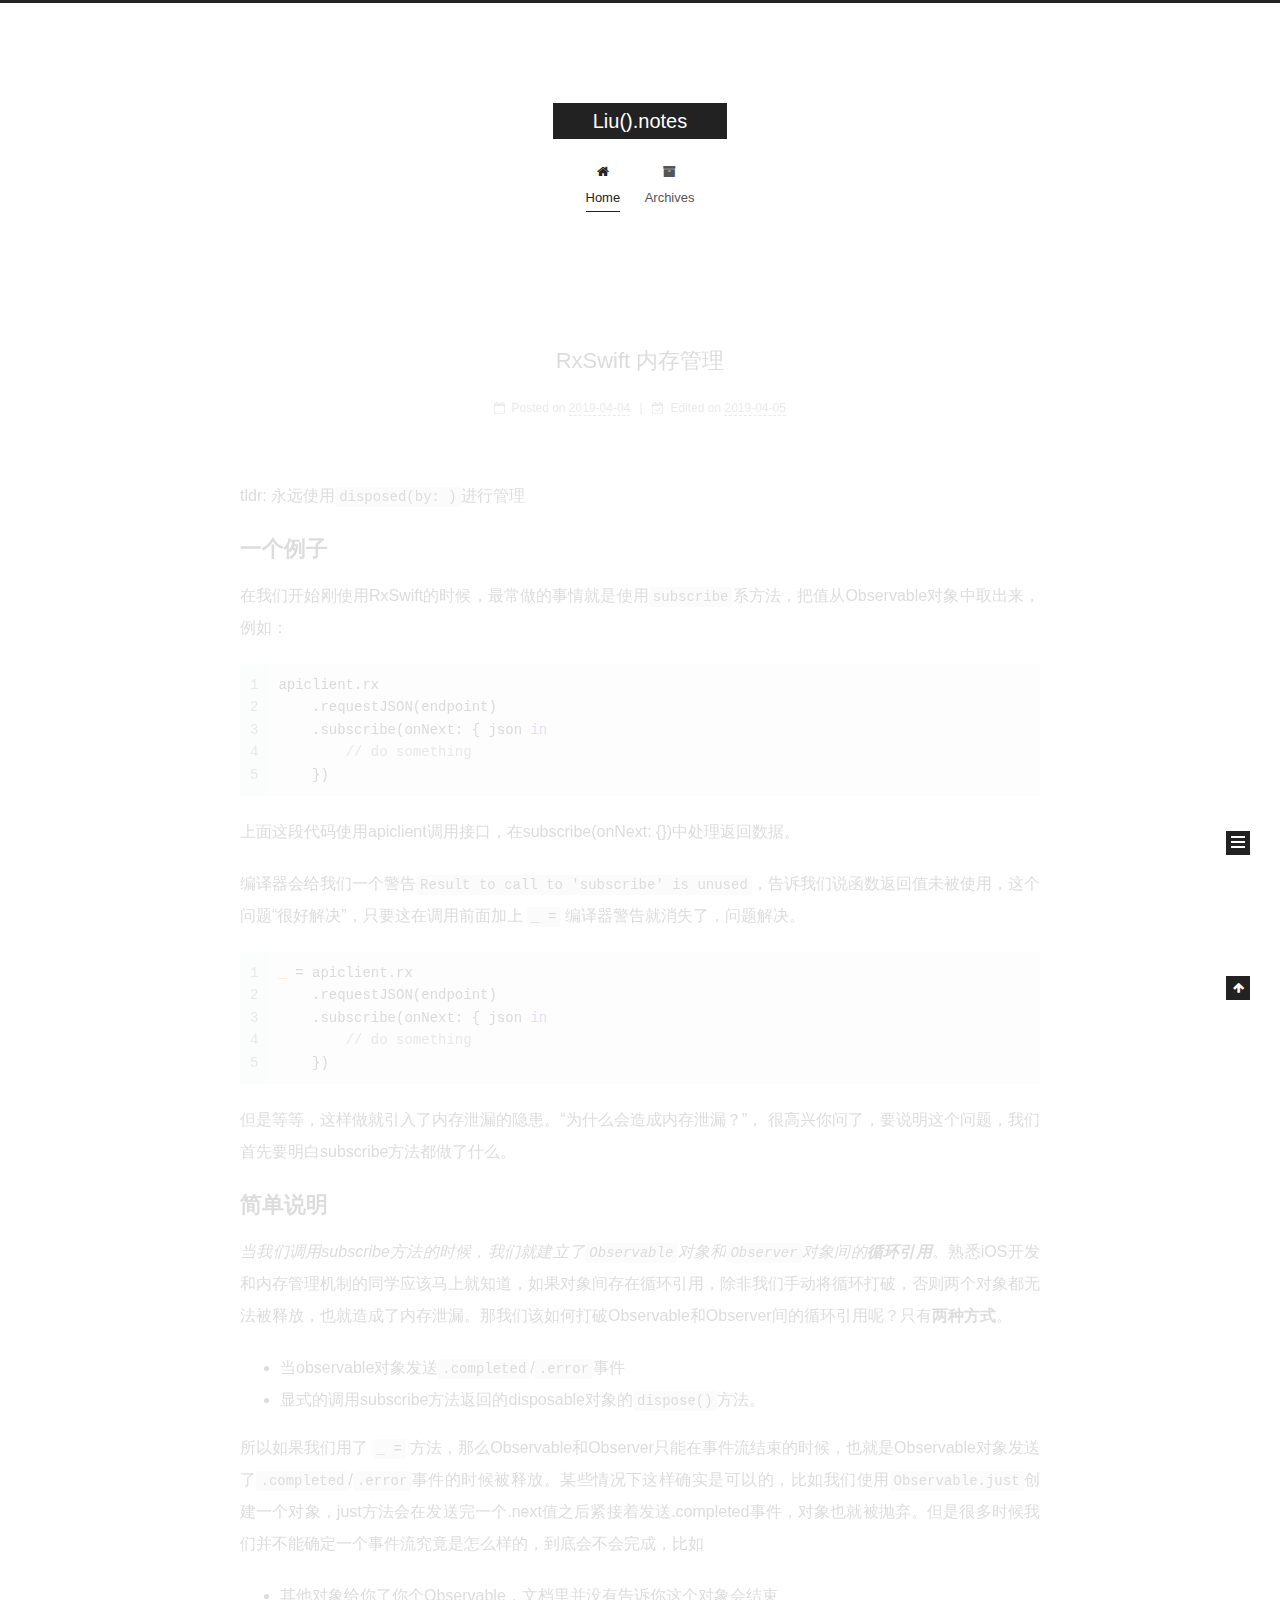
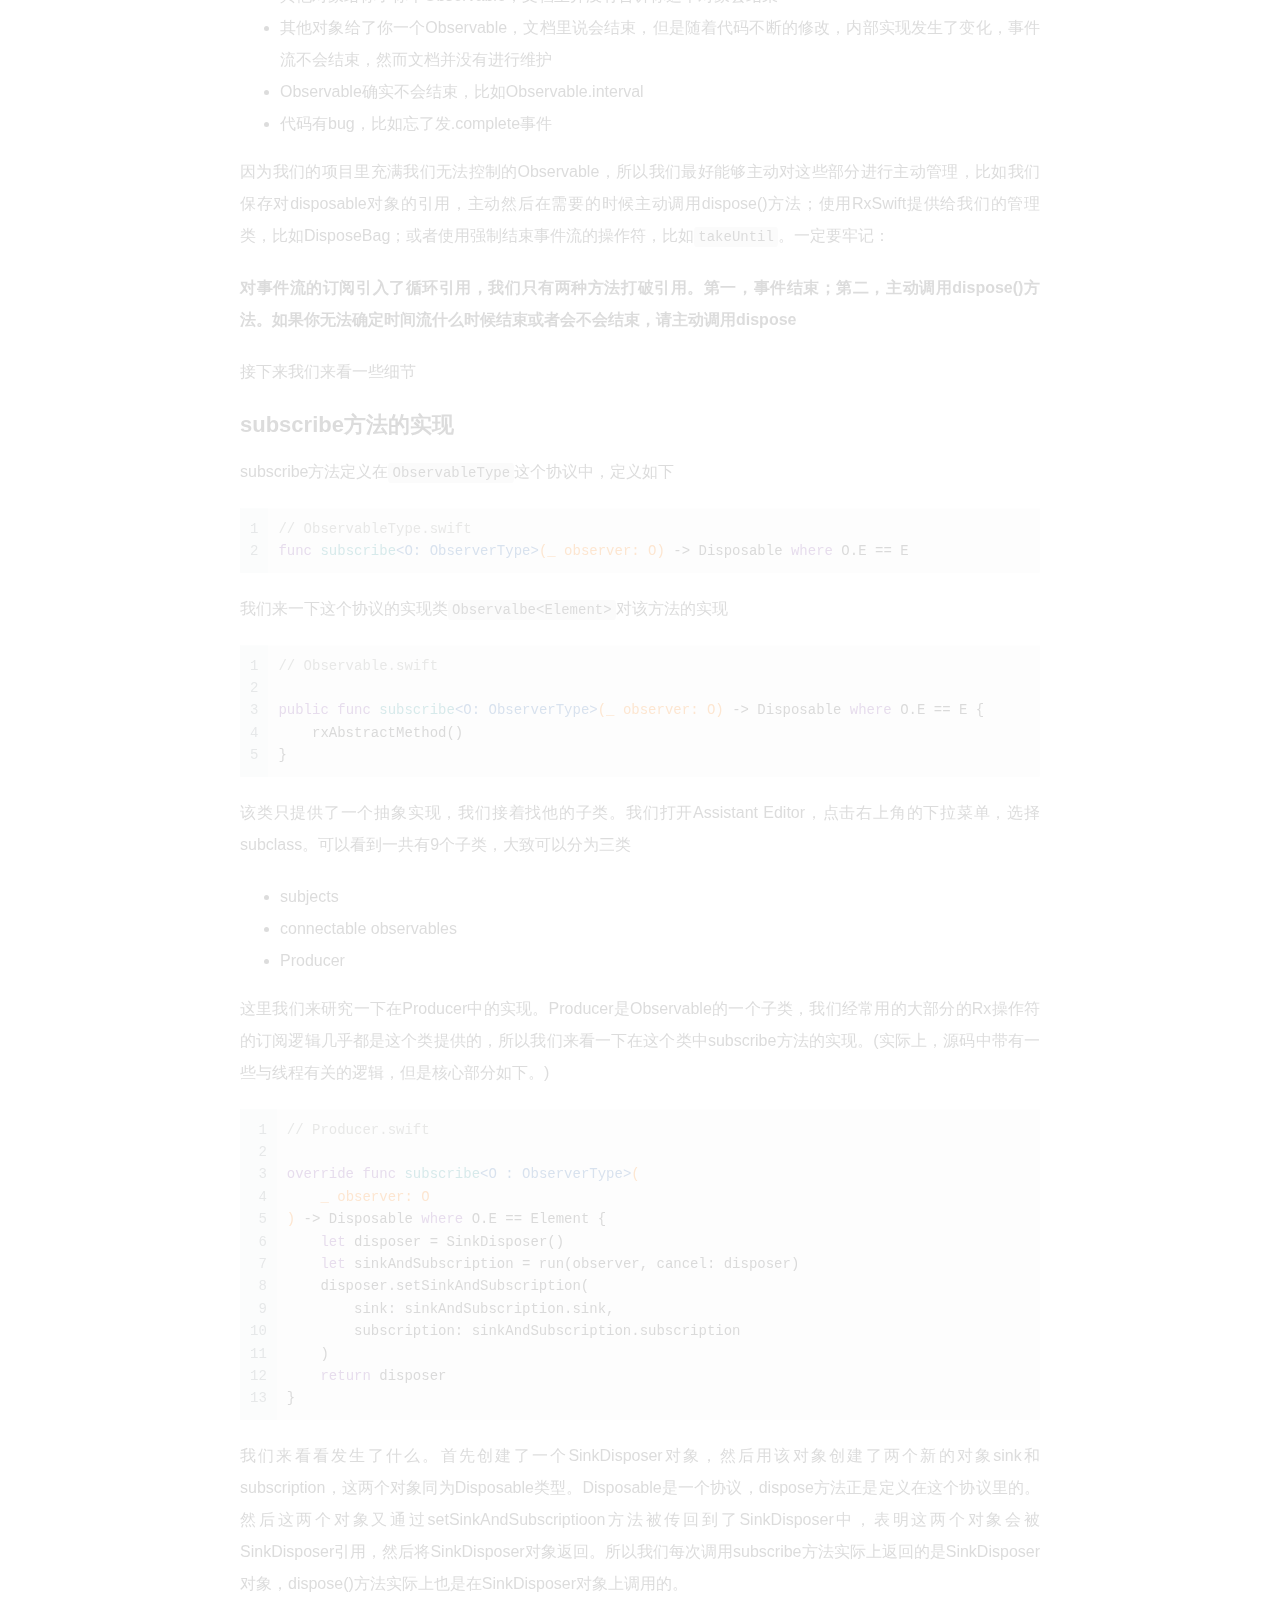
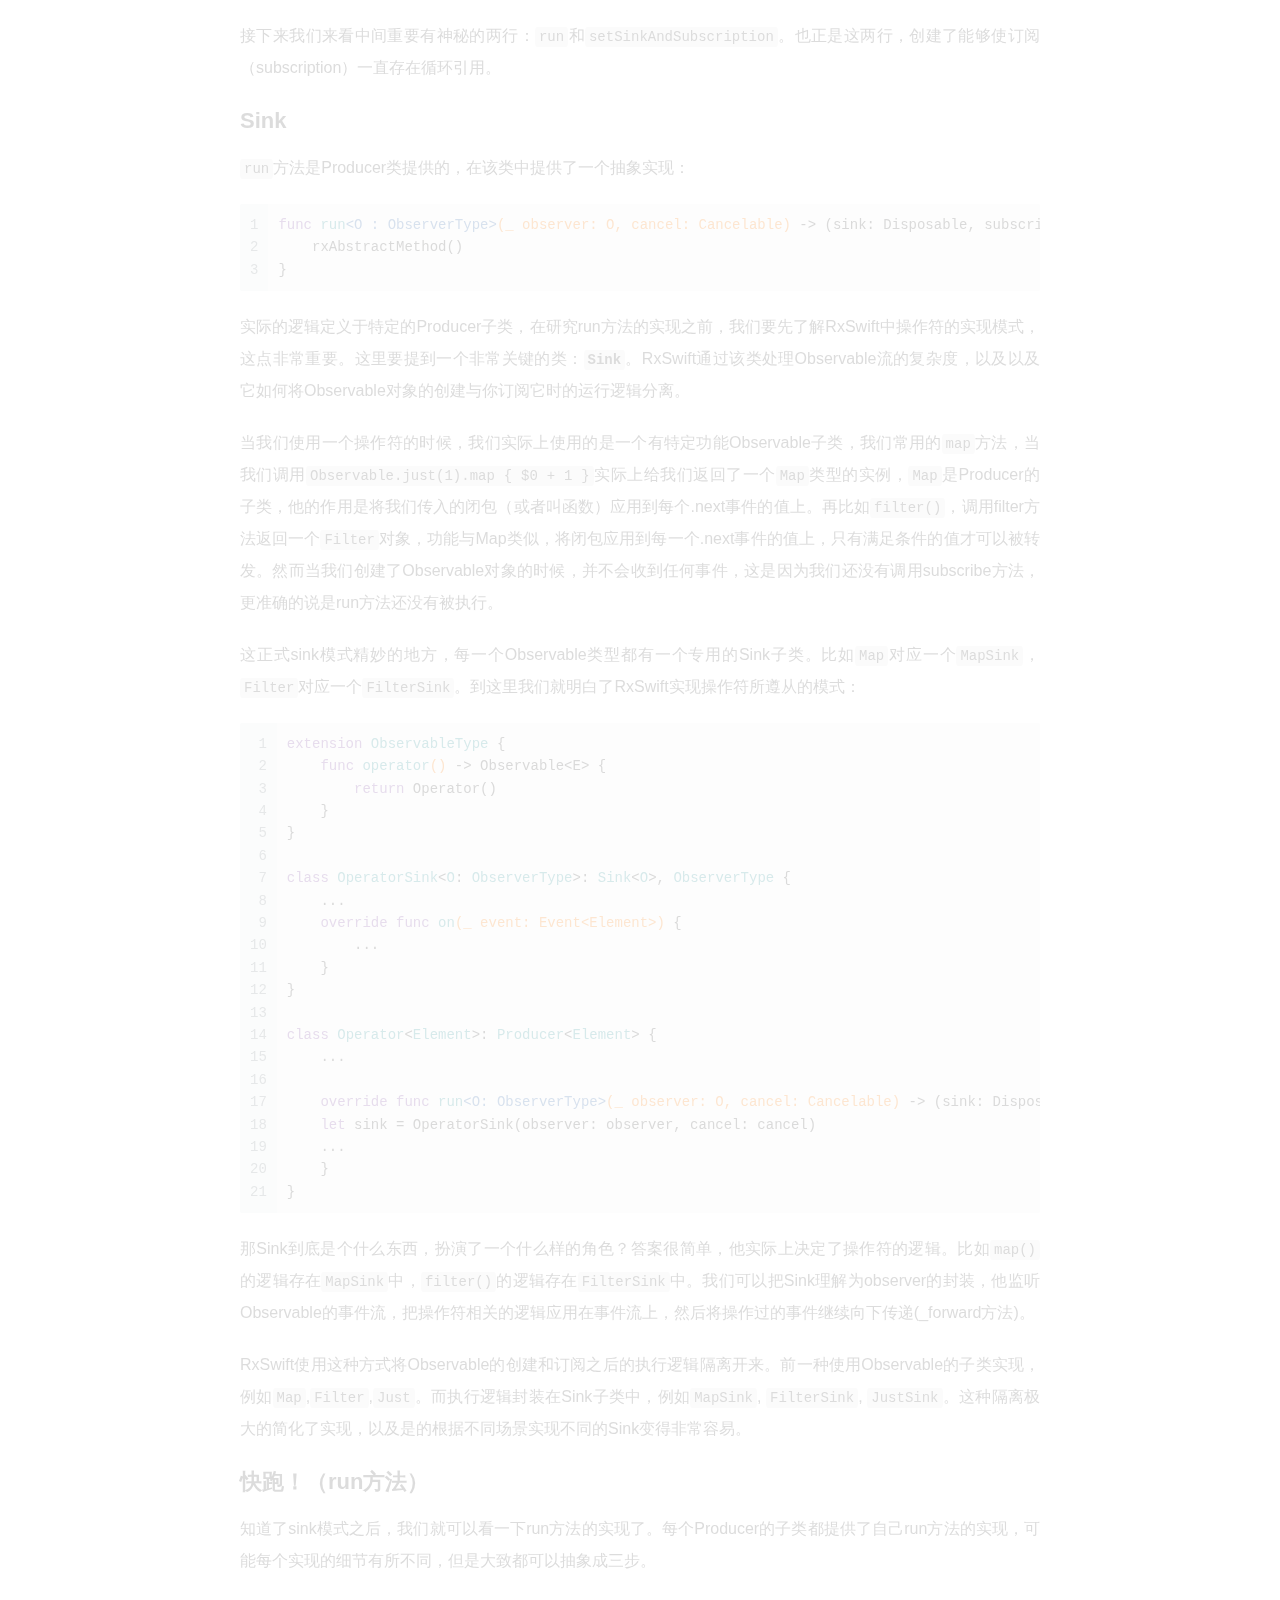
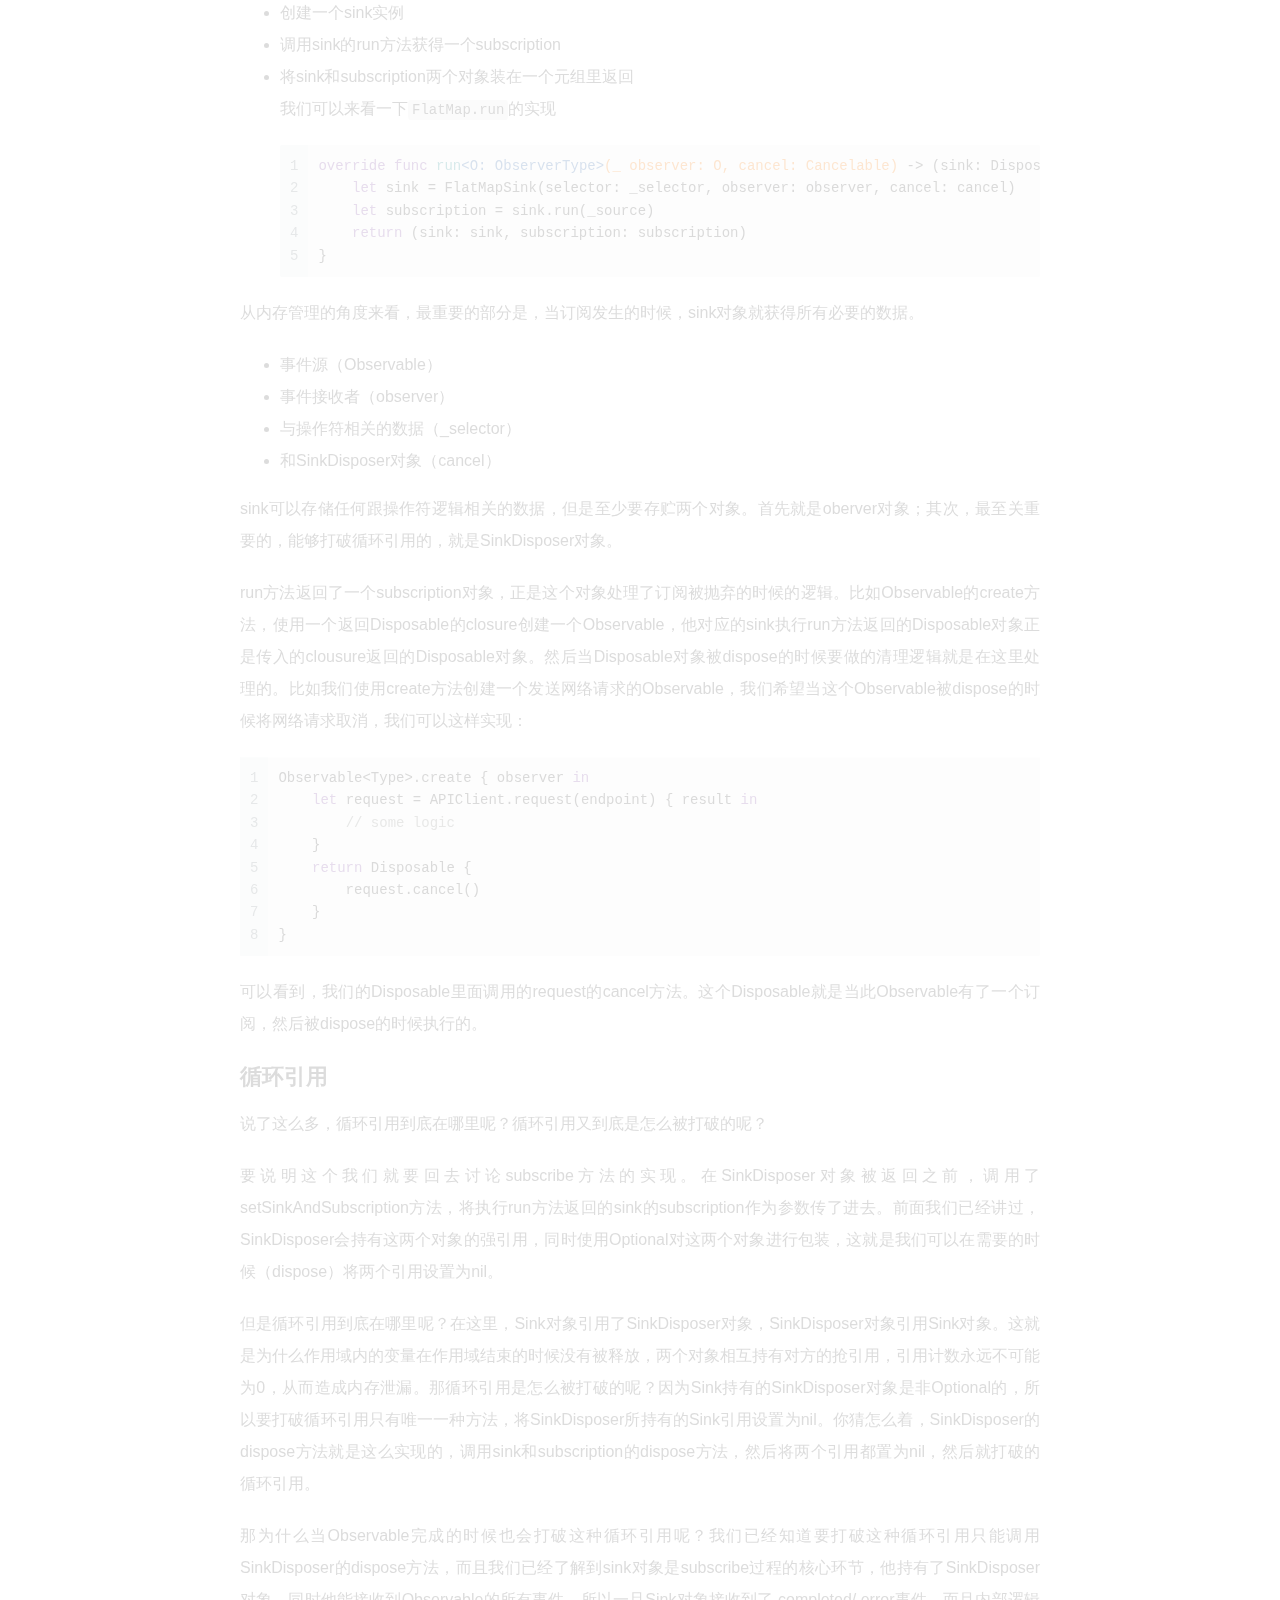
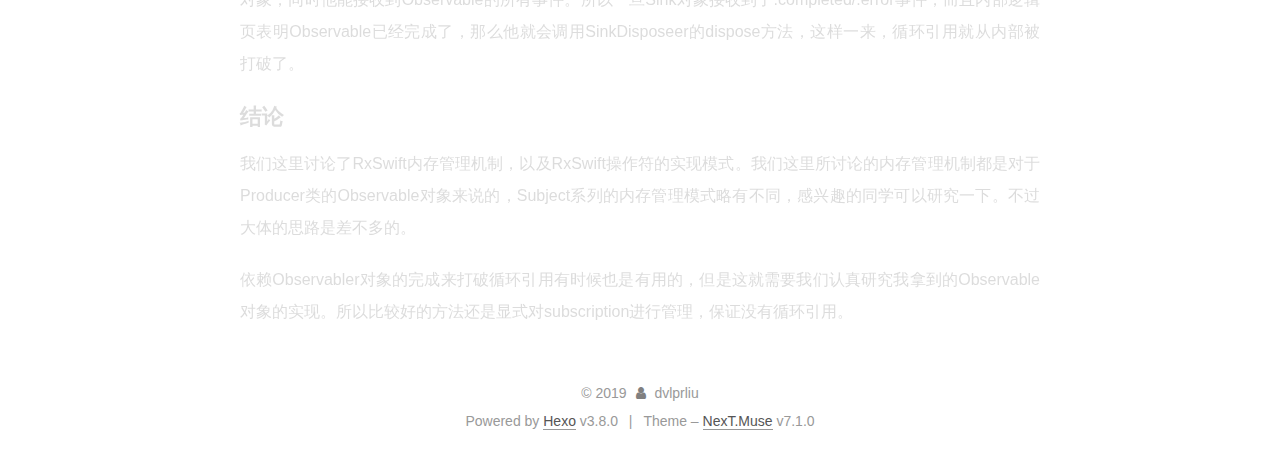
==== commit 81603e20: "Site updated: 2019-04-05 16:52:28" ====
--- a/index.html
+++ b/index.html
@@ -292,7 +292,7 @@
     <link itemprop="mainEntityOfPage" href="http://yoursite.com/2019/04/04/about-subscription-in-rx/">
 
     <span hidden itemprop="author" itemscope itemtype="http://schema.org/Person">
-      <meta itemprop="name" content="John Doe">
+      <meta itemprop="name" content="dvlprliu">
       <meta itemprop="description" content="Setup a blog, AGAIN.">
       <meta itemprop="image" content="/images/avatar.gif">
     </span>
@@ -351,7 +351,7 @@
                 
                   <span class="post-meta-item-text">Edited on</span>
                 
-                <time title="Modified: 2019-04-05 16:49:38" itemprop="dateModified" datetime="2019-04-05T16:49:38+08:00">2019-04-05</time>
+                <time title="Modified: 2019-04-05 16:51:51" itemprop="dateModified" datetime="2019-04-05T16:51:51+08:00">2019-04-05</time>
               
             
           </span>
@@ -490,153 +490,6 @@
 
 
     
-      
-
-  
-
-  
-  
-  
-
-  
-
-  <article class="post post-type-normal" itemscope itemtype="http://schema.org/Article">
-  
-  
-  
-  <div class="post-block">
-    <link itemprop="mainEntityOfPage" href="http://yoursite.com/2019/04/04/hello-world/">
-
-    <span hidden itemprop="author" itemscope itemtype="http://schema.org/Person">
-      <meta itemprop="name" content="John Doe">
-      <meta itemprop="description" content="Setup a blog, AGAIN.">
-      <meta itemprop="image" content="/images/avatar.gif">
-    </span>
-
-    <span hidden itemprop="publisher" itemscope itemtype="http://schema.org/Organization">
-      <meta itemprop="name" content="Liu().notes">
-    </span>
-
-    
-      <header class="post-header">
-
-        
-        
-          <h1 class="post-title" itemprop="name headline">
-                
-                
-                <a href="/2019/04/04/hello-world/" class="post-title-link" itemprop="url">Hello World</a>
-              
-            
-          </h1>
-        
-
-        <div class="post-meta">
-          <span class="post-time">
-
-            
-            
-            
-
-            
-              <span class="post-meta-item-icon">
-                <i class="fa fa-calendar-o"></i>
-              </span>
-              
-                <span class="post-meta-item-text">Posted on</span>
-              
-
-              
-                
-              
-
-              <time title="Created: 2019-04-04 13:50:47" itemprop="dateCreated datePublished" datetime="2019-04-04T13:50:47+08:00">2019-04-04</time>
-            
-
-            
-          </span>
-
-          
-
-          
-            
-            
-          
-
-          
-          
-
-          
-
-          
-
-          
-
-        </div>
-      </header>
-    
-
-    
-    
-    
-    <div class="post-body" itemprop="articleBody">
-
-      
-      
-
-      
-        
-          
-            <p>Welcome to <a href="https://hexo.io/" target="_blank" rel="noopener">Hexo</a>! This is your very first post. Check <a href="https://hexo.io/docs/" target="_blank" rel="noopener">documentation</a> for more info. If you get any problems when using Hexo, you can find the answer in <a href="https://hexo.io/docs/troubleshooting.html" target="_blank" rel="noopener">troubleshooting</a> or you can ask me on <a href="https://github.com/hexojs/hexo/issues" target="_blank" rel="noopener">GitHub</a>.</p>
-<h2 id="Quick-Start"><a href="#Quick-Start" class="headerlink" title="Quick Start"></a>Quick Start</h2><h3 id="Create-a-new-post"><a href="#Create-a-new-post" class="headerlink" title="Create a new post"></a>Create a new post</h3><figure class="highlight bash"><table><tr><td class="gutter"><pre><span class="line">1</span><br></pre></td><td class="code"><pre><span class="line">$ hexo new <span class="string">"My New Post"</span></span><br></pre></td></tr></table></figure>
-<p>More info: <a href="https://hexo.io/docs/writing.html" target="_blank" rel="noopener">Writing</a></p>
-<h3 id="Run-server"><a href="#Run-server" class="headerlink" title="Run server"></a>Run server</h3><figure class="highlight bash"><table><tr><td class="gutter"><pre><span class="line">1</span><br></pre></td><td class="code"><pre><span class="line">$ hexo server</span><br></pre></td></tr></table></figure>
-<p>More info: <a href="https://hexo.io/docs/server.html" target="_blank" rel="noopener">Server</a></p>
-<h3 id="Generate-static-files"><a href="#Generate-static-files" class="headerlink" title="Generate static files"></a>Generate static files</h3><figure class="highlight bash"><table><tr><td class="gutter"><pre><span class="line">1</span><br></pre></td><td class="code"><pre><span class="line">$ hexo generate</span><br></pre></td></tr></table></figure>
-<p>More info: <a href="https://hexo.io/docs/generating.html" target="_blank" rel="noopener">Generating</a></p>
-<h3 id="Deploy-to-remote-sites"><a href="#Deploy-to-remote-sites" class="headerlink" title="Deploy to remote sites"></a>Deploy to remote sites</h3><figure class="highlight bash"><table><tr><td class="gutter"><pre><span class="line">1</span><br></pre></td><td class="code"><pre><span class="line">$ hexo deploy</span><br></pre></td></tr></table></figure>
-<p>More info: <a href="https://hexo.io/docs/deployment.html" target="_blank" rel="noopener">Deployment</a></p>
-
-          
-        
-      
-    </div>
-
-    
-
-    
-    
-    
-
-    
-
-    
-      
-    
-    
-
-    
-
-    <footer class="post-footer">
-      
-
-      
-
-      
-
-      
-      
-        <div class="post-eof"></div>
-      
-    </footer>
-  </div>
-  
-  
-  
-  </article>
-
-
-    
   </section>
 
   
@@ -668,7 +521,7 @@
         <div class="site-overview">
           <div class="site-author motion-element" itemprop="author" itemscope itemtype="http://schema.org/Person">
             
-              <p class="site-author-name" itemprop="name">John Doe</p>
+              <p class="site-author-name" itemprop="name">dvlprliu</p>
               <div class="site-description motion-element" itemprop="description">Setup a blog, AGAIN.</div>
           </div>
 
@@ -679,7 +532,7 @@
                 
                   <a href="/archives/">
                 
-                    <span class="site-state-item-count">2</span>
+                    <span class="site-state-item-count">1</span>
                     <span class="site-state-item-name">posts</span>
                   </a>
                 </div>
@@ -742,7 +595,7 @@
   <span class="with-love" id="animate">
     <i class="fa fa-user"></i>
   </span>
-  <span class="author" itemprop="copyrightHolder">John Doe</span>
+  <span class="author" itemprop="copyrightHolder">dvlprliu</span>
 
   
 
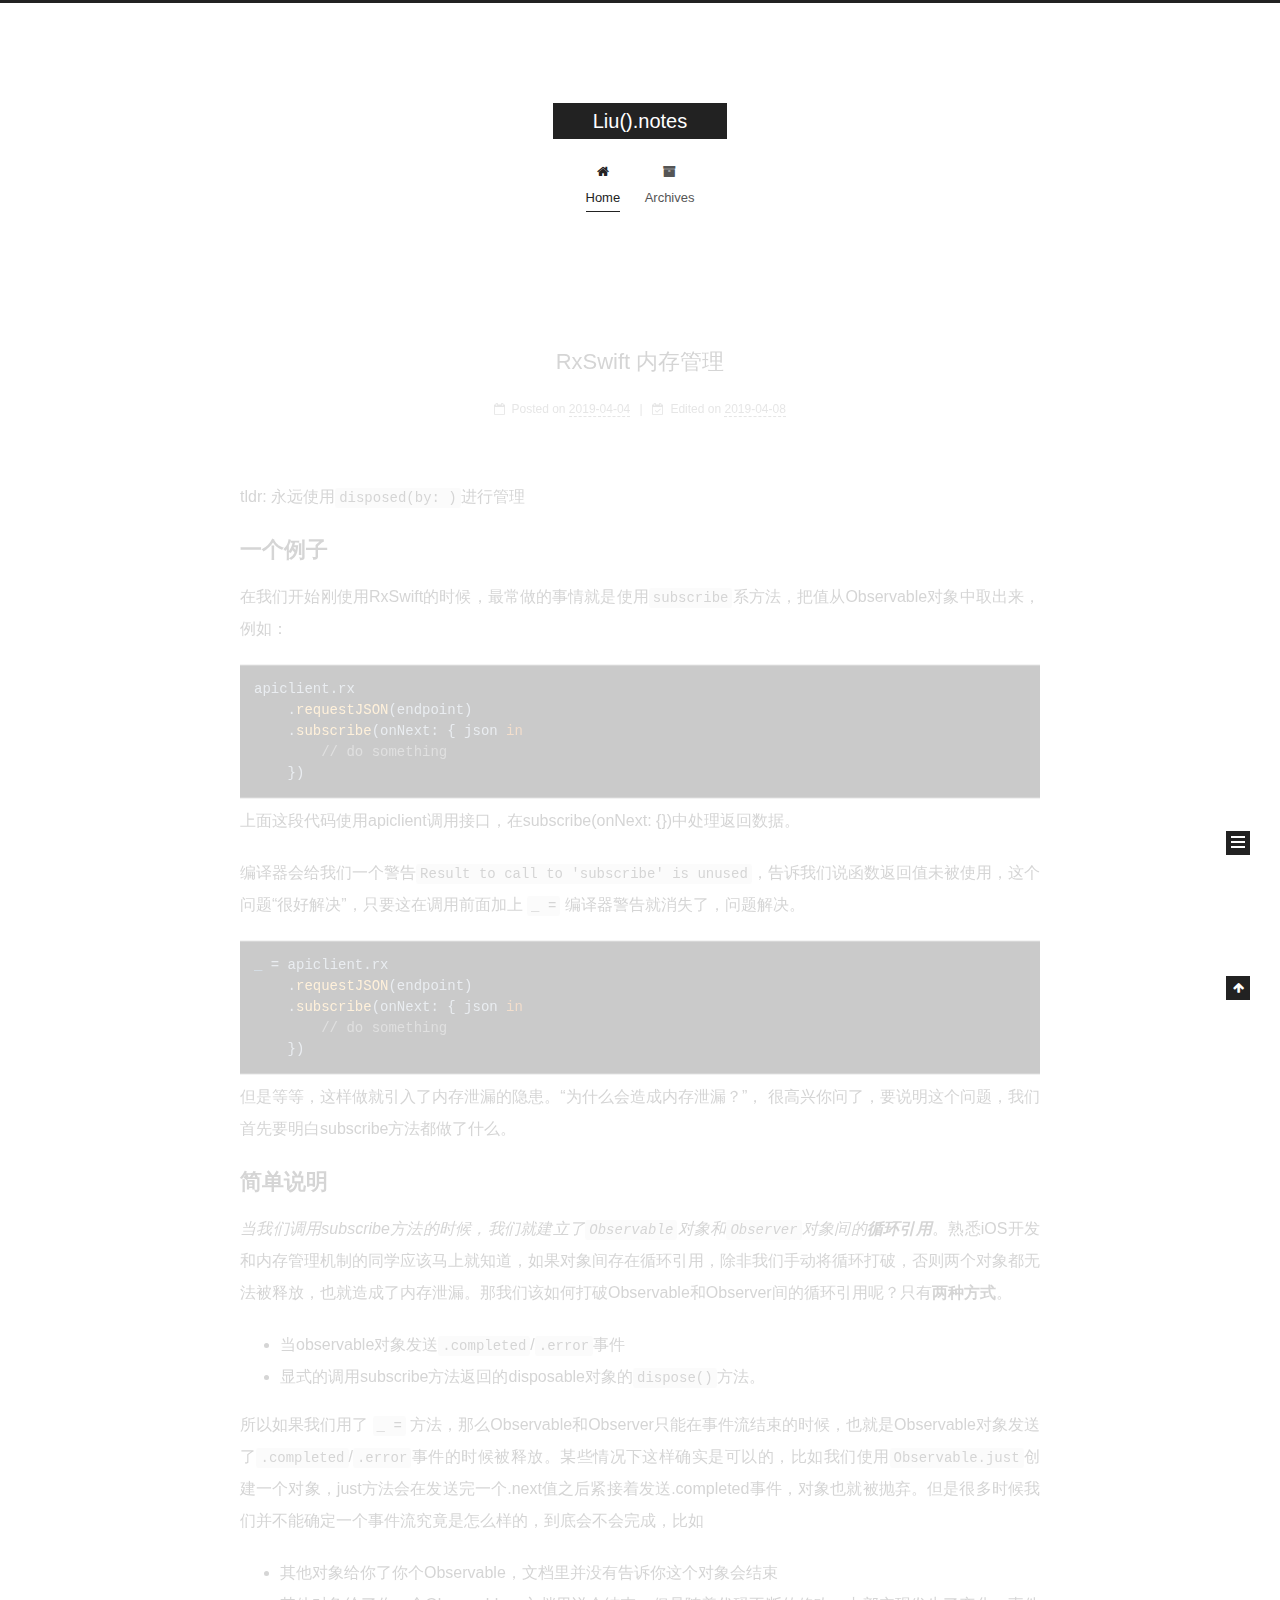
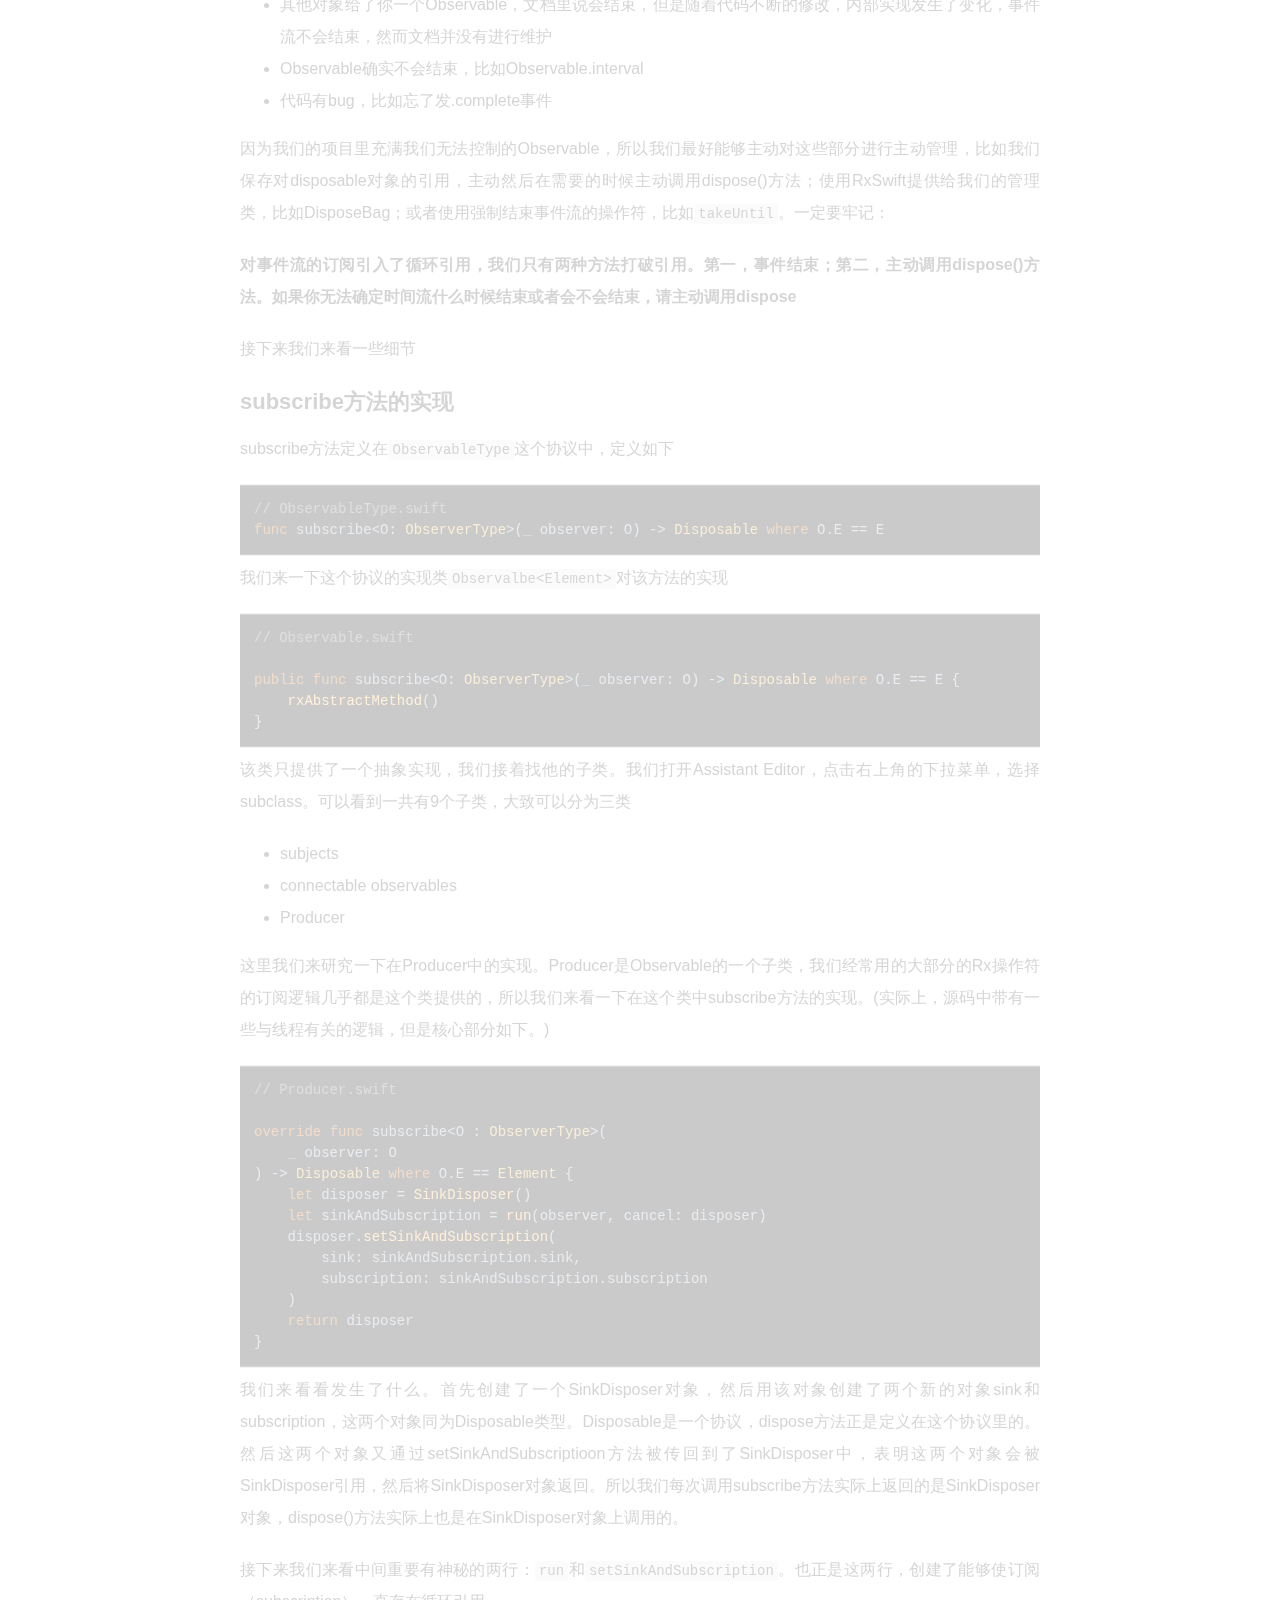
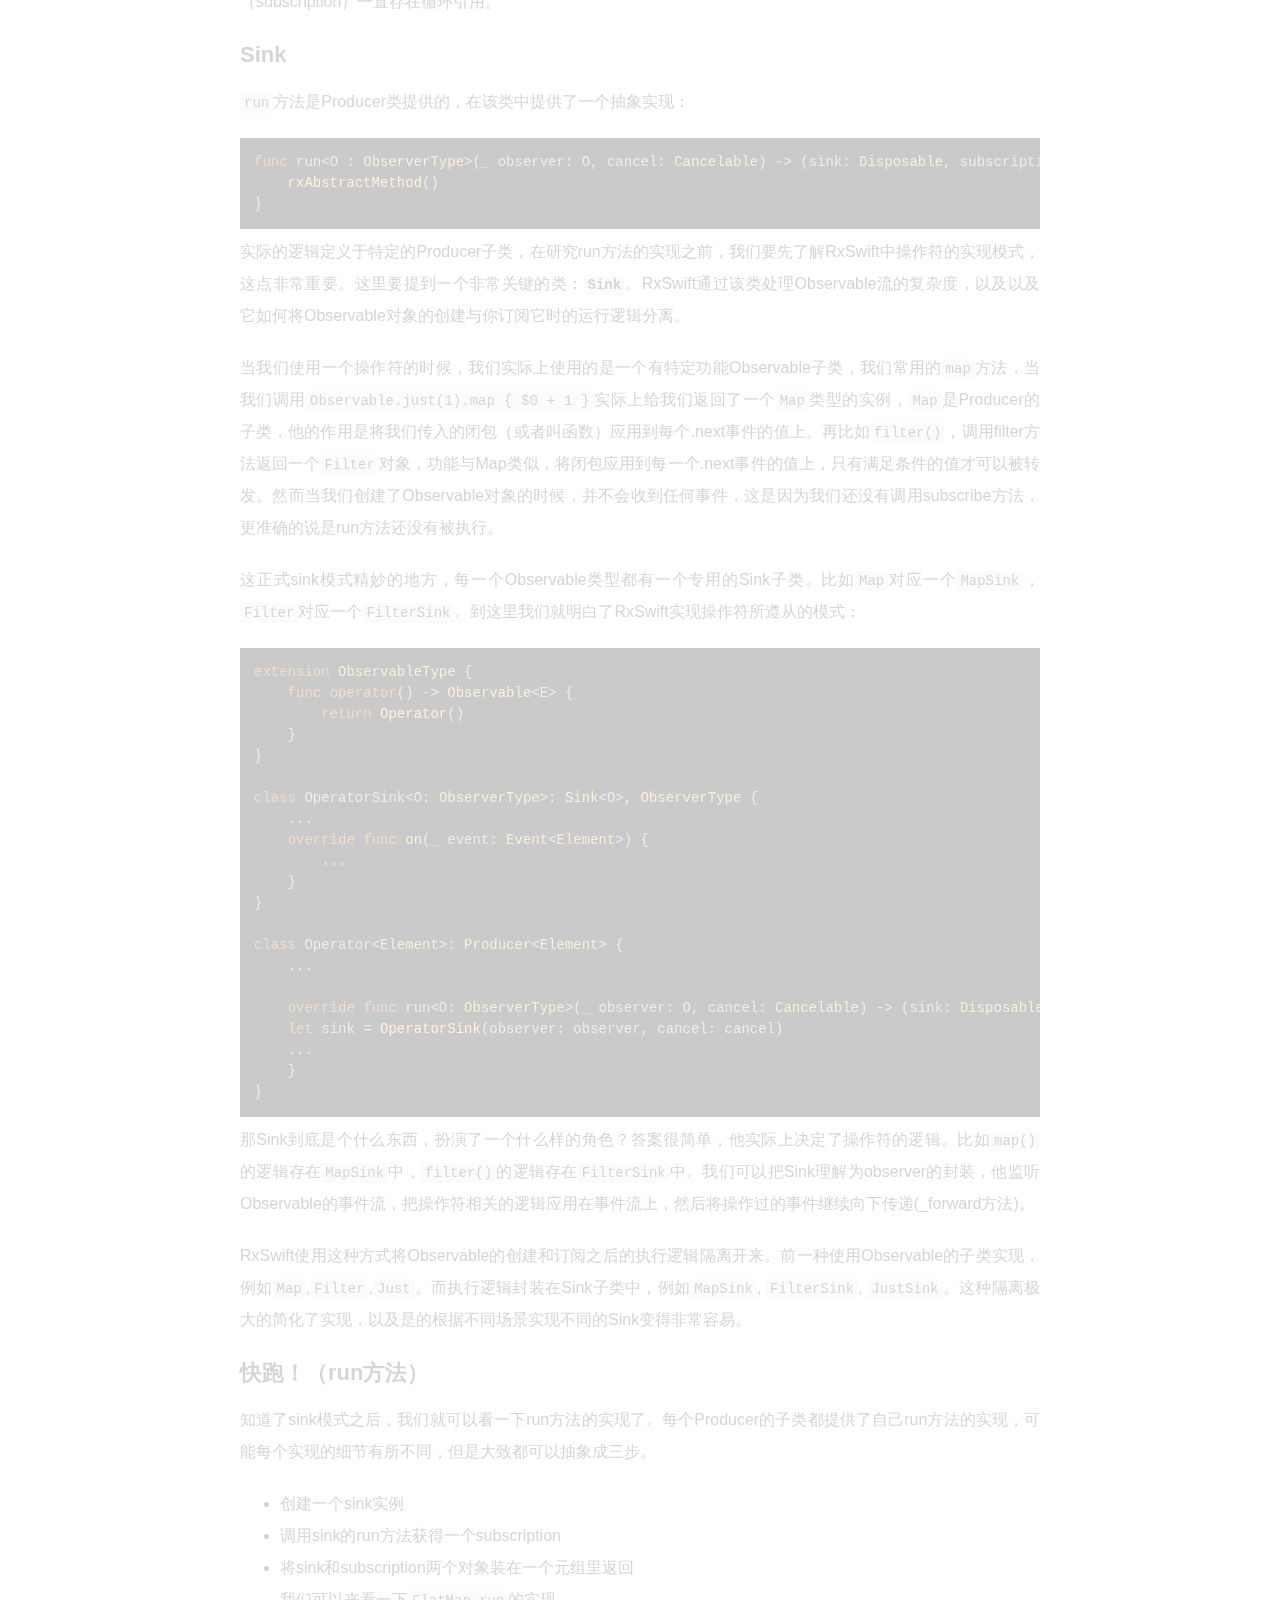
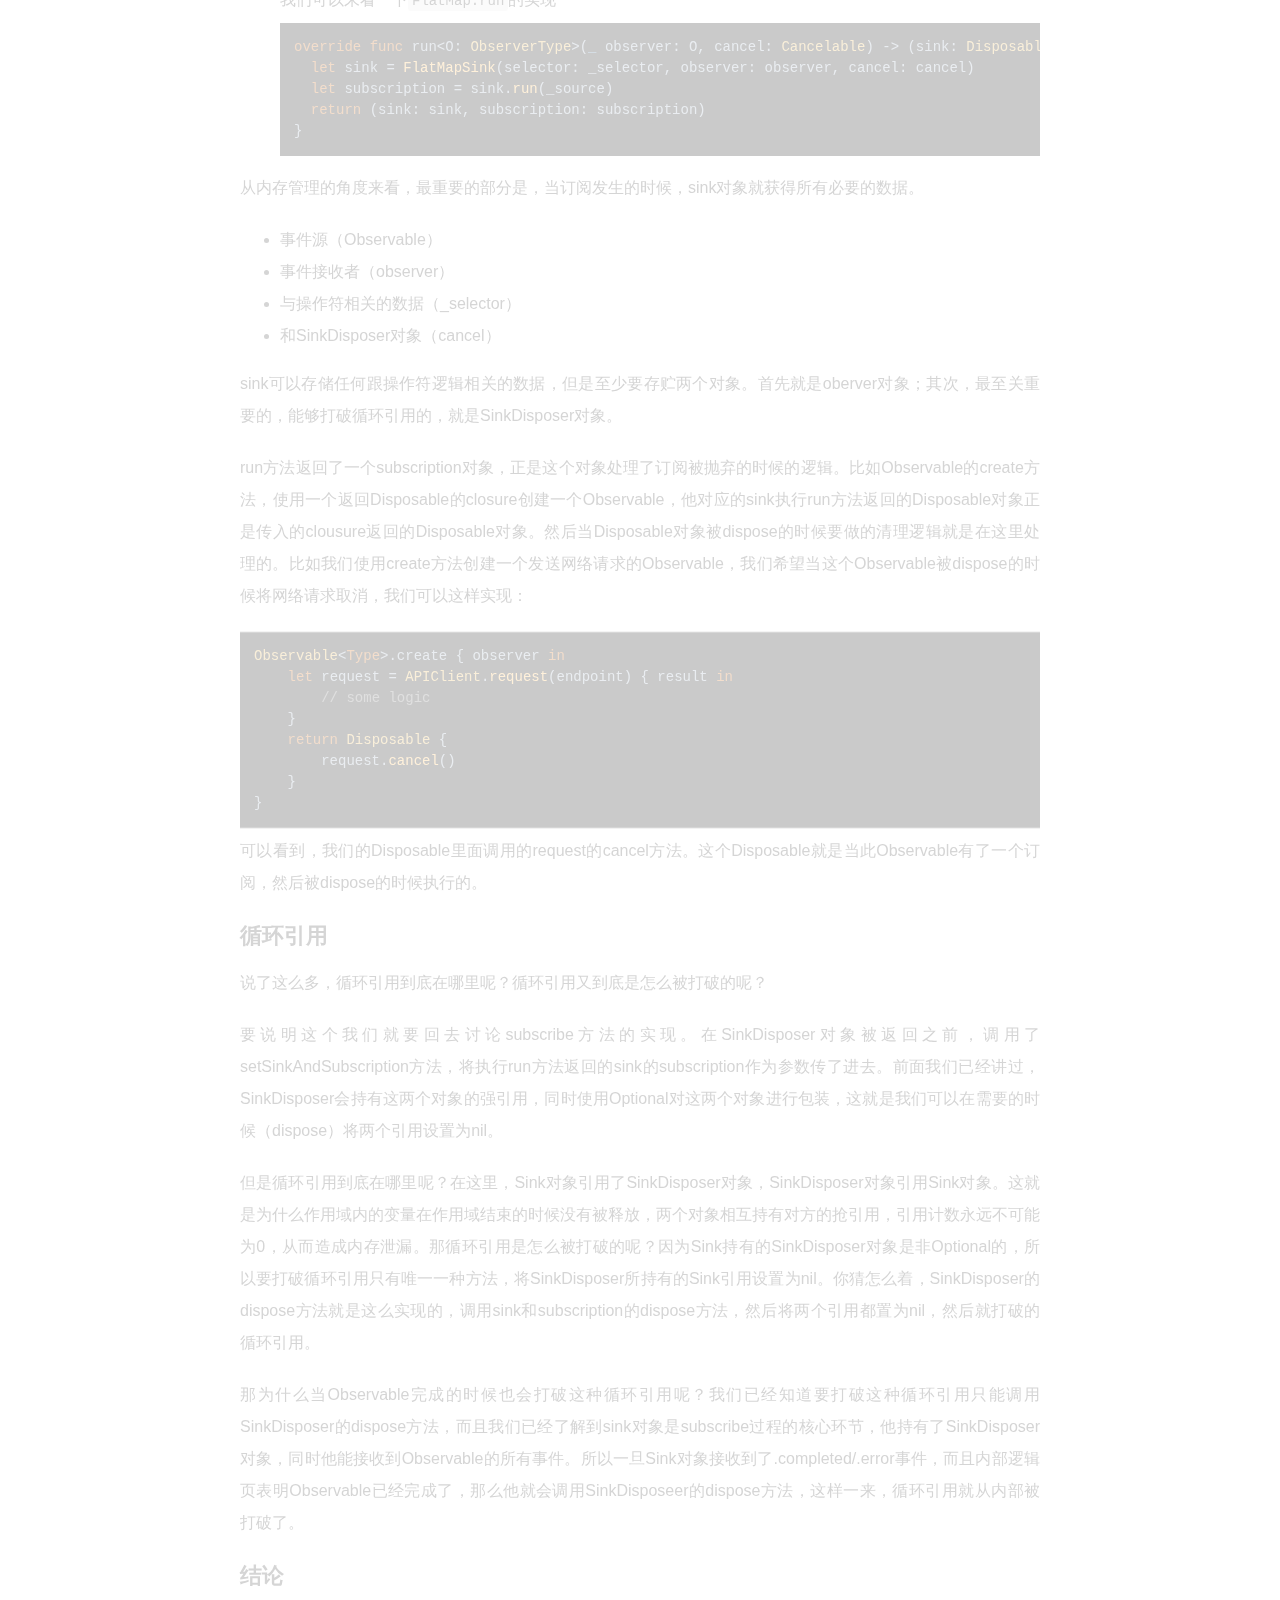
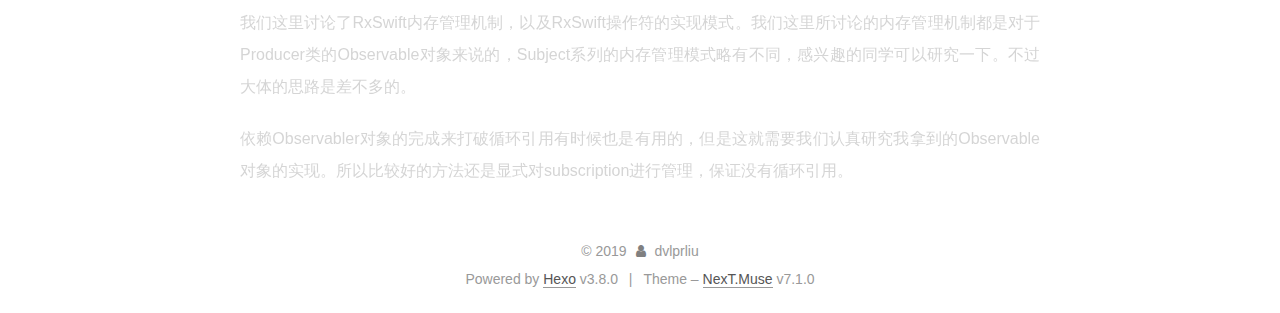
==== commit 8dbd8aef: "Site updated: 2019-04-08 10:48:54" ====
--- a/index.html
+++ b/index.html
@@ -162,7 +162,7 @@
   </style>
 </noscript>
 
-</head>
+<link rel="stylesheet" href="/css/prism-darcula.css" type="text/css"></head>
 
 <body itemscope itemtype="http://schema.org/WebPage" lang="zh-Hans">
 
@@ -351,7 +351,7 @@
                 
                   <span class="post-meta-item-text">Edited on</span>
                 
-                <time title="Modified: 2019-04-05 16:51:51" itemprop="dateModified" datetime="2019-04-05T16:51:51+08:00">2019-04-05</time>
+                <time title="Modified: 2019-04-08 10:40:39" itemprop="dateModified" datetime="2019-04-08T10:40:39+08:00">2019-04-08</time>
               
             
           </span>
@@ -388,10 +388,21 @@
         
           
             <p>tldr: 永远使用<code>disposed(by: )</code>进行管理</p>
-<h1 id="一个例子"><a href="#一个例子" class="headerlink" title="一个例子"></a>一个例子</h1><p>在我们开始刚使用RxSwift的时候，最常做的事情就是使用<code>subscribe</code>系方法，把值从Observable对象中取出来，例如：<br><figure class="highlight swift"><table><tr><td class="gutter"><pre><span class="line">1</span><br><span class="line">2</span><br><span class="line">3</span><br><span class="line">4</span><br><span class="line">5</span><br></pre></td><td class="code"><pre><span class="line">apiclient.rx</span><br><span class="line">    .requestJSON(endpoint)</span><br><span class="line">    .subscribe(onNext: &#123; json <span class="keyword">in</span> </span><br><span class="line">        <span class="comment">// do something </span></span><br><span class="line">    &#125;)</span><br></pre></td></tr></table></figure></p>
+<h1 id="一个例子"><a href="#一个例子" class="headerlink" title="一个例子"></a>一个例子</h1><p>在我们开始刚使用RxSwift的时候，最常做的事情就是使用<code>subscribe</code>系方法，把值从Observable对象中取出来，例如：</p>
+<pre class=" language-swift"><code class="language-swift">apiclient<span class="token punctuation">.</span>rx
+    <span class="token punctuation">.</span><span class="token function">requestJSON</span><span class="token punctuation">(</span>endpoint<span class="token punctuation">)</span>
+    <span class="token punctuation">.</span><span class="token function">subscribe</span><span class="token punctuation">(</span>onNext<span class="token punctuation">:</span> <span class="token punctuation">{</span> json <span class="token keyword">in</span> 
+        <span class="token comment" spellcheck="true">// do something </span>
+    <span class="token punctuation">}</span><span class="token punctuation">)</span>
+</code></pre>
 <p>上面这段代码使用apiclient调用接口，在subscribe(onNext: {})中处理返回数据。</p>
 <p>编译器会给我们一个警告<code>Result to call to &#39;subscribe&#39; is unused</code>，告诉我们说函数返回值未被使用，这个问题“很好解决”，只要这在调用前面加上 <code>_ =</code> 编译器警告就消失了，问题解决。</p>
-<figure class="highlight swift"><table><tr><td class="gutter"><pre><span class="line">1</span><br><span class="line">2</span><br><span class="line">3</span><br><span class="line">4</span><br><span class="line">5</span><br></pre></td><td class="code"><pre><span class="line"><span class="number">_</span> = apiclient.rx</span><br><span class="line">    .requestJSON(endpoint)</span><br><span class="line">    .subscribe(onNext: &#123; json <span class="keyword">in</span> </span><br><span class="line">        <span class="comment">// do something </span></span><br><span class="line">    &#125;)</span><br></pre></td></tr></table></figure>
+<pre class=" language-swift"><code class="language-swift"><span class="token number">_</span> <span class="token operator">=</span> apiclient<span class="token punctuation">.</span>rx
+    <span class="token punctuation">.</span><span class="token function">requestJSON</span><span class="token punctuation">(</span>endpoint<span class="token punctuation">)</span>
+    <span class="token punctuation">.</span><span class="token function">subscribe</span><span class="token punctuation">(</span>onNext<span class="token punctuation">:</span> <span class="token punctuation">{</span> json <span class="token keyword">in</span> 
+        <span class="token comment" spellcheck="true">// do something </span>
+    <span class="token punctuation">}</span><span class="token punctuation">)</span>
+</code></pre>
 <p>但是等等，这样做就引入了内存泄漏的隐患。“为什么会造成内存泄漏？”， 很高兴你问了，要说明这个问题，我们首先要明白subscribe方法都做了什么。</p>
 <h1 id="简单说明"><a href="#简单说明" class="headerlink" title="简单说明"></a>简单说明</h1><p><em>当我们调用subscribe方法的时候，我们就建立了<code>Observable</code>对象和<code>Observer</code>对象间的<strong>循环引用</strong></em>。熟悉iOS开发和内存管理机制的同学应该马上就知道，如果对象间存在循环引用，除非我们手动将循环打破，否则两个对象都无法被释放，也就造成了内存泄漏。那我们该如何打破Observable和Observer间的循环引用呢？只有<strong>两种方式</strong>。</p>
 <ul>
@@ -408,29 +419,82 @@
 <p>因为我们的项目里充满我们无法控制的Observable，所以我们最好能够主动对这些部分进行主动管理，比如我们保存对disposable对象的引用，主动然后在需要的时候主动调用dispose()方法；使用RxSwift提供给我们的管理类，比如DisposeBag；或者使用强制结束事件流的操作符，比如<code>takeUntil</code>。一定要牢记：</p>
 <p><strong>对事件流的订阅引入了循环引用，我们只有两种方法打破引用。第一，事件结束；第二，主动调用dispose()方法。如果你无法确定时间流什么时候结束或者会不会结束，请主动调用dispose</strong></p>
 <p>接下来我们来看一些细节</p>
-<h1 id="subscribe方法的实现"><a href="#subscribe方法的实现" class="headerlink" title="subscribe方法的实现"></a>subscribe方法的实现</h1><p>subscribe方法定义在<code>ObservableType</code>这个协议中，定义如下<br><figure class="highlight swift"><table><tr><td class="gutter"><pre><span class="line">1</span><br><span class="line">2</span><br></pre></td><td class="code"><pre><span class="line"><span class="comment">// ObservableType.swift</span></span><br><span class="line"><span class="function"><span class="keyword">func</span> <span class="title">subscribe</span>&lt;O: ObserverType&gt;<span class="params">(<span class="number">_</span> observer: O)</span></span> -&gt; <span class="type">Disposable</span> <span class="keyword">where</span> <span class="type">O</span>.<span class="type">E</span> == <span class="type">E</span></span><br></pre></td></tr></table></figure></p>
+<h1 id="subscribe方法的实现"><a href="#subscribe方法的实现" class="headerlink" title="subscribe方法的实现"></a>subscribe方法的实现</h1><p>subscribe方法定义在<code>ObservableType</code>这个协议中，定义如下</p>
+<pre class=" language-swift"><code class="language-swift"><span class="token comment" spellcheck="true">// ObservableType.swift</span>
+<span class="token keyword">func</span> subscribe<span class="token operator">&lt;</span>O<span class="token punctuation">:</span> <span class="token builtin">ObserverType</span><span class="token operator">></span><span class="token punctuation">(</span><span class="token number">_</span> observer<span class="token punctuation">:</span> O<span class="token punctuation">)</span> <span class="token operator">-</span><span class="token operator">></span> <span class="token builtin">Disposable</span> <span class="token keyword">where</span> O<span class="token punctuation">.</span>E <span class="token operator">==</span> E
+</code></pre>
 <p>我们来一下这个协议的实现类<code>Observalbe&lt;Element&gt;</code>对该方法的实现</p>
-<figure class="highlight swift"><table><tr><td class="gutter"><pre><span class="line">1</span><br><span class="line">2</span><br><span class="line">3</span><br><span class="line">4</span><br><span class="line">5</span><br></pre></td><td class="code"><pre><span class="line"><span class="comment">// Observable.swift</span></span><br><span class="line"></span><br><span class="line"><span class="keyword">public</span> <span class="function"><span class="keyword">func</span> <span class="title">subscribe</span>&lt;O: ObserverType&gt;<span class="params">(<span class="number">_</span> observer: O)</span></span> -&gt; <span class="type">Disposable</span> <span class="keyword">where</span> <span class="type">O</span>.<span class="type">E</span> == <span class="type">E</span> &#123;</span><br><span class="line">    rxAbstractMethod()</span><br><span class="line">&#125;</span><br></pre></td></tr></table></figure>
+<pre class=" language-swift"><code class="language-swift"><span class="token comment" spellcheck="true">// Observable.swift</span>
+
+<span class="token keyword">public</span> <span class="token keyword">func</span> subscribe<span class="token operator">&lt;</span>O<span class="token punctuation">:</span> <span class="token builtin">ObserverType</span><span class="token operator">></span><span class="token punctuation">(</span><span class="token number">_</span> observer<span class="token punctuation">:</span> O<span class="token punctuation">)</span> <span class="token operator">-</span><span class="token operator">></span> <span class="token builtin">Disposable</span> <span class="token keyword">where</span> O<span class="token punctuation">.</span>E <span class="token operator">==</span> E <span class="token punctuation">{</span>
+    <span class="token function">rxAbstractMethod</span><span class="token punctuation">(</span><span class="token punctuation">)</span>
+<span class="token punctuation">}</span>
+</code></pre>
 <p>该类只提供了一个抽象实现，我们接着找他的子类。我们打开Assistant Editor，点击右上角的下拉菜单，选择subclass。可以看到一共有9个子类，大致可以分为三类</p>
 <ul>
 <li>subjects</li>
 <li>connectable observables</li>
 <li>Producer</li>
 </ul>
-<p>这里我们来研究一下在Producer中的实现。Producer是Observable的一个子类，我们经常用的大部分的Rx操作符的订阅逻辑几乎都是这个类提供的，所以我们来看一下在这个类中subscribe方法的实现。(实际上，源码中带有一些与线程有关的逻辑，但是核心部分如下。)<br><figure class="highlight swift"><table><tr><td class="gutter"><pre><span class="line">1</span><br><span class="line">2</span><br><span class="line">3</span><br><span class="line">4</span><br><span class="line">5</span><br><span class="line">6</span><br><span class="line">7</span><br><span class="line">8</span><br><span class="line">9</span><br><span class="line">10</span><br><span class="line">11</span><br><span class="line">12</span><br><span class="line">13</span><br></pre></td><td class="code"><pre><span class="line"><span class="comment">// Producer.swift</span></span><br><span class="line"></span><br><span class="line"><span class="keyword">override</span> <span class="function"><span class="keyword">func</span> <span class="title">subscribe</span>&lt;O : ObserverType&gt;<span class="params">(</span></span></span><br><span class="line"><span class="function"><span class="params">    <span class="number">_</span> observer: O</span></span></span><br><span class="line"><span class="function"><span class="params">)</span></span> -&gt; <span class="type">Disposable</span> <span class="keyword">where</span> <span class="type">O</span>.<span class="type">E</span> == <span class="type">Element</span> &#123;</span><br><span class="line">    <span class="keyword">let</span> disposer = <span class="type">SinkDisposer</span>()</span><br><span class="line">    <span class="keyword">let</span> sinkAndSubscription = run(observer, cancel: disposer)</span><br><span class="line">    disposer.setSinkAndSubscription(</span><br><span class="line">        sink: sinkAndSubscription.sink,</span><br><span class="line">        subscription: sinkAndSubscription.subscription</span><br><span class="line">    )</span><br><span class="line">    <span class="keyword">return</span> disposer</span><br><span class="line">&#125;</span><br></pre></td></tr></table></figure></p>
+<p>这里我们来研究一下在Producer中的实现。Producer是Observable的一个子类，我们经常用的大部分的Rx操作符的订阅逻辑几乎都是这个类提供的，所以我们来看一下在这个类中subscribe方法的实现。(实际上，源码中带有一些与线程有关的逻辑，但是核心部分如下。)</p>
+<pre class=" language-swift"><code class="language-swift"><span class="token comment" spellcheck="true">// Producer.swift</span>
+
+<span class="token keyword">override</span> <span class="token keyword">func</span> subscribe<span class="token operator">&lt;</span>O <span class="token punctuation">:</span> <span class="token builtin">ObserverType</span><span class="token operator">></span><span class="token punctuation">(</span>
+    <span class="token number">_</span> observer<span class="token punctuation">:</span> O
+<span class="token punctuation">)</span> <span class="token operator">-</span><span class="token operator">></span> <span class="token builtin">Disposable</span> <span class="token keyword">where</span> O<span class="token punctuation">.</span>E <span class="token operator">==</span> <span class="token builtin">Element</span> <span class="token punctuation">{</span>
+    <span class="token keyword">let</span> disposer <span class="token operator">=</span> <span class="token function">SinkDisposer</span><span class="token punctuation">(</span><span class="token punctuation">)</span>
+    <span class="token keyword">let</span> sinkAndSubscription <span class="token operator">=</span> <span class="token function">run</span><span class="token punctuation">(</span>observer<span class="token punctuation">,</span> cancel<span class="token punctuation">:</span> disposer<span class="token punctuation">)</span>
+    disposer<span class="token punctuation">.</span><span class="token function">setSinkAndSubscription</span><span class="token punctuation">(</span>
+        sink<span class="token punctuation">:</span> sinkAndSubscription<span class="token punctuation">.</span>sink<span class="token punctuation">,</span>
+        subscription<span class="token punctuation">:</span> sinkAndSubscription<span class="token punctuation">.</span>subscription
+    <span class="token punctuation">)</span>
+    <span class="token keyword">return</span> disposer
+<span class="token punctuation">}</span>
+</code></pre>
 <p>我们来看看发生了什么。首先创建了一个SinkDisposer对象，然后用该对象创建了两个新的对象sink和subscription，这两个对象同为Disposable类型。Disposable是一个协议，dispose方法正是定义在这个协议里的。然后这两个对象又通过setSinkAndSubscriptioon方法被传回到了SinkDisposer中，表明这两个对象会被SinkDisposer引用，然后将SinkDisposer对象返回。所以我们每次调用subscribe方法实际上返回的是SinkDisposer对象，dispose()方法实际上也是在SinkDisposer对象上调用的。</p>
 <p>接下来我们来看中间重要有神秘的两行：<code>run</code>和<code>setSinkAndSubscription</code>。也正是这两行，创建了能够使订阅（subscription）一直存在循环引用。</p>
-<h1 id="Sink"><a href="#Sink" class="headerlink" title="Sink"></a>Sink</h1><p><code>run</code>方法是Producer类提供的，在该类中提供了一个抽象实现：<br><figure class="highlight swift"><table><tr><td class="gutter"><pre><span class="line">1</span><br><span class="line">2</span><br><span class="line">3</span><br></pre></td><td class="code"><pre><span class="line"><span class="function"><span class="keyword">func</span> <span class="title">run</span>&lt;O : ObserverType&gt;<span class="params">(<span class="number">_</span> observer: O, cancel: Cancelable)</span></span> -&gt; (sink: <span class="type">Disposable</span>, subscription: <span class="type">Disposable</span>) <span class="keyword">where</span> <span class="type">O</span>.<span class="type">E</span> == <span class="type">Element</span> &#123;</span><br><span class="line">    rxAbstractMethod()</span><br><span class="line">&#125;</span><br></pre></td></tr></table></figure></p>
+<h1 id="Sink"><a href="#Sink" class="headerlink" title="Sink"></a>Sink</h1><p><code>run</code>方法是Producer类提供的，在该类中提供了一个抽象实现：</p>
+<pre class=" language-swift"><code class="language-swift"><span class="token keyword">func</span> run<span class="token operator">&lt;</span>O <span class="token punctuation">:</span> <span class="token builtin">ObserverType</span><span class="token operator">></span><span class="token punctuation">(</span><span class="token number">_</span> observer<span class="token punctuation">:</span> O<span class="token punctuation">,</span> cancel<span class="token punctuation">:</span> <span class="token builtin">Cancelable</span><span class="token punctuation">)</span> <span class="token operator">-</span><span class="token operator">></span> <span class="token punctuation">(</span>sink<span class="token punctuation">:</span> <span class="token builtin">Disposable</span><span class="token punctuation">,</span> subscription<span class="token punctuation">:</span> <span class="token builtin">Disposable</span><span class="token punctuation">)</span> <span class="token keyword">where</span> O<span class="token punctuation">.</span>E <span class="token operator">==</span> <span class="token builtin">Element</span> <span class="token punctuation">{</span>
+    <span class="token function">rxAbstractMethod</span><span class="token punctuation">(</span><span class="token punctuation">)</span>
+<span class="token punctuation">}</span>
+</code></pre>
 <p>实际的逻辑定义于特定的Producer子类，在研究run方法的实现之前，我们要先了解RxSwift中操作符的实现模式，这点非常重要。这里要提到一个非常关键的类：<strong><code>Sink</code></strong>。RxSwift通过该类处理Observable流的复杂度，以及以及它如何将Observable对象的创建与你订阅它时的运行逻辑分离。</p>
 <p>当我们使用一个操作符的时候，我们实际上使用的是一个有特定功能Observable子类，我们常用的<code>map</code>方法，当我们调用<code>Observable.just(1).map { $0 + 1 }</code>实际上给我们返回了一个<code>Map</code>类型的实例，<code>Map</code>是Producer的子类，他的作用是将我们传入的闭包（或者叫函数）应用到每个.next事件的值上。再比如<code>filter()</code>，调用filter方法返回一个<code>Filter</code>对象，功能与Map类似，将闭包应用到每一个.next事件的值上，只有满足条件的值才可以被转发。然而当我们创建了Observable对象的时候，并不会收到任何事件，这是因为我们还没有调用subscribe方法，更准确的说是run方法还没有被执行。</p>
-<p>这正式sink模式精妙的地方，每一个Observable类型都有一个专用的Sink子类。比如<code>Map</code>对应一个<code>MapSink</code>，<code>Filter</code>对应一个<code>FilterSink</code>。到这里我们就明白了RxSwift实现操作符所遵从的模式：<br><figure class="highlight swift"><table><tr><td class="gutter"><pre><span class="line">1</span><br><span class="line">2</span><br><span class="line">3</span><br><span class="line">4</span><br><span class="line">5</span><br><span class="line">6</span><br><span class="line">7</span><br><span class="line">8</span><br><span class="line">9</span><br><span class="line">10</span><br><span class="line">11</span><br><span class="line">12</span><br><span class="line">13</span><br><span class="line">14</span><br><span class="line">15</span><br><span class="line">16</span><br><span class="line">17</span><br><span class="line">18</span><br><span class="line">19</span><br><span class="line">20</span><br><span class="line">21</span><br></pre></td><td class="code"><pre><span class="line"><span class="class"><span class="keyword">extension</span> <span class="title">ObservableType</span> </span>&#123;</span><br><span class="line">    <span class="function"><span class="keyword">func</span> <span class="title">operator</span><span class="params">()</span></span> -&gt; <span class="type">Observable</span>&lt;<span class="type">E</span>&gt; &#123;</span><br><span class="line">        <span class="keyword">return</span> <span class="type">Operator</span>()</span><br><span class="line">    &#125;</span><br><span class="line">&#125;</span><br><span class="line"></span><br><span class="line"><span class="class"><span class="keyword">class</span> <span class="title">OperatorSink</span>&lt;<span class="title">O</span>: <span class="title">ObserverType</span>&gt;: <span class="title">Sink</span>&lt;<span class="title">O</span>&gt;, <span class="title">ObserverType</span> </span>&#123;</span><br><span class="line">    ...</span><br><span class="line">    <span class="keyword">override</span> <span class="function"><span class="keyword">func</span> <span class="title">on</span><span class="params">(<span class="number">_</span> event: Event&lt;Element&gt;)</span></span> &#123;</span><br><span class="line">        ...</span><br><span class="line">    &#125;</span><br><span class="line">&#125;</span><br><span class="line"></span><br><span class="line"><span class="class"><span class="keyword">class</span> <span class="title">Operator</span>&lt;<span class="title">Element</span>&gt;: <span class="title">Producer</span>&lt;<span class="title">Element</span>&gt; </span>&#123;</span><br><span class="line">    ...</span><br><span class="line"></span><br><span class="line">    <span class="keyword">override</span> <span class="function"><span class="keyword">func</span> <span class="title">run</span>&lt;O: ObserverType&gt;<span class="params">(<span class="number">_</span> observer: O, cancel: Cancelable)</span></span> -&gt; (sink: <span class="type">Disposable</span>, subscription: <span class="type">Disposable</span>) <span class="keyword">where</span> <span class="type">O</span>.<span class="type">E</span> == <span class="type">Element</span> &#123;</span><br><span class="line">    <span class="keyword">let</span> sink = <span class="type">OperatorSink</span>(observer: observer, cancel: cancel)</span><br><span class="line">    ...</span><br><span class="line">    &#125;</span><br><span class="line">&#125;</span><br></pre></td></tr></table></figure></p>
+<p>这正式sink模式精妙的地方，每一个Observable类型都有一个专用的Sink子类。比如<code>Map</code>对应一个<code>MapSink</code>，<code>Filter</code>对应一个<code>FilterSink</code>。到这里我们就明白了RxSwift实现操作符所遵从的模式：</p>
+<pre class=" language-swift"><code class="language-swift"><span class="token keyword">extension</span> <span class="token builtin">ObservableType</span> <span class="token punctuation">{</span>
+    <span class="token keyword">func</span> <span class="token keyword">operator</span><span class="token punctuation">(</span><span class="token punctuation">)</span> <span class="token operator">-</span><span class="token operator">></span> <span class="token builtin">Observable</span><span class="token operator">&lt;</span>E<span class="token operator">></span> <span class="token punctuation">{</span>
+        <span class="token keyword">return</span> <span class="token function">Operator</span><span class="token punctuation">(</span><span class="token punctuation">)</span>
+    <span class="token punctuation">}</span>
+<span class="token punctuation">}</span>
+
+<span class="token keyword">class</span> <span class="token class-name">OperatorSink</span><span class="token operator">&lt;</span>O<span class="token punctuation">:</span> <span class="token builtin">ObserverType</span><span class="token operator">></span><span class="token punctuation">:</span> <span class="token builtin">Sink</span><span class="token operator">&lt;</span>O<span class="token operator">></span><span class="token punctuation">,</span> <span class="token builtin">ObserverType</span> <span class="token punctuation">{</span>
+    <span class="token punctuation">.</span><span class="token punctuation">.</span><span class="token punctuation">.</span>
+    <span class="token keyword">override</span> <span class="token keyword">func</span> <span class="token function">on</span><span class="token punctuation">(</span><span class="token number">_</span> event<span class="token punctuation">:</span> <span class="token builtin">Event</span><span class="token operator">&lt;</span><span class="token builtin">Element</span><span class="token operator">></span><span class="token punctuation">)</span> <span class="token punctuation">{</span>
+        <span class="token punctuation">.</span><span class="token punctuation">.</span><span class="token punctuation">.</span>
+    <span class="token punctuation">}</span>
+<span class="token punctuation">}</span>
+
+<span class="token keyword">class</span> <span class="token class-name">Operator</span><span class="token operator">&lt;</span><span class="token builtin">Element</span><span class="token operator">></span><span class="token punctuation">:</span> <span class="token builtin">Producer</span><span class="token operator">&lt;</span><span class="token builtin">Element</span><span class="token operator">></span> <span class="token punctuation">{</span>
+    <span class="token punctuation">.</span><span class="token punctuation">.</span><span class="token punctuation">.</span>
+
+    <span class="token keyword">override</span> <span class="token keyword">func</span> run<span class="token operator">&lt;</span>O<span class="token punctuation">:</span> <span class="token builtin">ObserverType</span><span class="token operator">></span><span class="token punctuation">(</span><span class="token number">_</span> observer<span class="token punctuation">:</span> O<span class="token punctuation">,</span> cancel<span class="token punctuation">:</span> <span class="token builtin">Cancelable</span><span class="token punctuation">)</span> <span class="token operator">-</span><span class="token operator">></span> <span class="token punctuation">(</span>sink<span class="token punctuation">:</span> <span class="token builtin">Disposable</span><span class="token punctuation">,</span> subscription<span class="token punctuation">:</span> <span class="token builtin">Disposable</span><span class="token punctuation">)</span> <span class="token keyword">where</span> O<span class="token punctuation">.</span>E <span class="token operator">==</span> <span class="token builtin">Element</span> <span class="token punctuation">{</span>
+    <span class="token keyword">let</span> sink <span class="token operator">=</span> <span class="token function">OperatorSink</span><span class="token punctuation">(</span>observer<span class="token punctuation">:</span> observer<span class="token punctuation">,</span> cancel<span class="token punctuation">:</span> cancel<span class="token punctuation">)</span>
+    <span class="token punctuation">.</span><span class="token punctuation">.</span><span class="token punctuation">.</span>
+    <span class="token punctuation">}</span>
+<span class="token punctuation">}</span>
+</code></pre>
 <p>那Sink到底是个什么东西，扮演了一个什么样的角色？答案很简单，他实际上决定了操作符的逻辑。比如<code>map()</code>的逻辑存在<code>MapSink</code>中，<code>filter()</code>的逻辑存在<code>FilterSink</code>中。我们可以把Sink理解为observer的封装，他监听Observable的事件流，把操作符相关的逻辑应用在事件流上，然后将操作过的事件继续向下传递(_forward方法)。</p>
 <p>RxSwift使用这种方式将Observable的创建和订阅之后的执行逻辑隔离开来。前一种使用Observable的子类实现，例如<code>Map</code>,<code>Filter</code>,<code>Just</code>。而执行逻辑封装在Sink子类中，例如<code>MapSink</code>, <code>FilterSink</code>, <code>JustSink</code>。这种隔离极大的简化了实现，以及是的根据不同场景实现不同的Sink变得非常容易。</p>
 <h1 id="快跑！（run方法）"><a href="#快跑！（run方法）" class="headerlink" title="快跑！（run方法）"></a>快跑！（run方法）</h1><p>知道了sink模式之后，我们就可以看一下run方法的实现了。每个Producer的子类都提供了自己run方法的实现，可能每个实现的细节有所不同，但是大致都可以抽象成三步。</p>
 <ul>
 <li>创建一个sink实例</li>
 <li>调用sink的run方法获得一个subscription</li>
-<li>将sink和subscription两个对象装在一个元组里返回<br>我们可以来看一下<code>FlatMap.run</code>的实现<figure class="highlight swift"><table><tr><td class="gutter"><pre><span class="line">1</span><br><span class="line">2</span><br><span class="line">3</span><br><span class="line">4</span><br><span class="line">5</span><br></pre></td><td class="code"><pre><span class="line"><span class="keyword">override</span> <span class="function"><span class="keyword">func</span> <span class="title">run</span>&lt;O: ObserverType&gt;<span class="params">(<span class="number">_</span> observer: O, cancel: Cancelable)</span></span> -&gt; (sink: <span class="type">Disposable</span>, subscription: <span class="type">Disposable</span>) <span class="keyword">where</span> <span class="type">O</span>.<span class="type">E</span> == <span class="type">SourceSequence</span>.<span class="type">E</span> &#123;</span><br><span class="line">    <span class="keyword">let</span> sink = <span class="type">FlatMapSink</span>(selector: _selector, observer: observer, cancel: cancel) </span><br><span class="line">    <span class="keyword">let</span> subscription = sink.run(_source)</span><br><span class="line">    <span class="keyword">return</span> (sink: sink, subscription: subscription)</span><br><span class="line">&#125;</span><br></pre></td></tr></table></figure>
+<li>将sink和subscription两个对象装在一个元组里返回<br>我们可以来看一下<code>FlatMap.run</code>的实现<pre class=" language-swift"><code class="language-swift"><span class="token keyword">override</span> <span class="token keyword">func</span> run<span class="token operator">&lt;</span>O<span class="token punctuation">:</span> <span class="token builtin">ObserverType</span><span class="token operator">></span><span class="token punctuation">(</span><span class="token number">_</span> observer<span class="token punctuation">:</span> O<span class="token punctuation">,</span> cancel<span class="token punctuation">:</span> <span class="token builtin">Cancelable</span><span class="token punctuation">)</span> <span class="token operator">-</span><span class="token operator">></span> <span class="token punctuation">(</span>sink<span class="token punctuation">:</span> <span class="token builtin">Disposable</span><span class="token punctuation">,</span> subscription<span class="token punctuation">:</span> <span class="token builtin">Disposable</span><span class="token punctuation">)</span> <span class="token keyword">where</span> O<span class="token punctuation">.</span>E <span class="token operator">==</span> <span class="token builtin">SourceSequence</span><span class="token punctuation">.</span>E <span class="token punctuation">{</span>
+  <span class="token keyword">let</span> sink <span class="token operator">=</span> <span class="token function">FlatMapSink</span><span class="token punctuation">(</span>selector<span class="token punctuation">:</span> _selector<span class="token punctuation">,</span> observer<span class="token punctuation">:</span> observer<span class="token punctuation">,</span> cancel<span class="token punctuation">:</span> cancel<span class="token punctuation">)</span> 
+  <span class="token keyword">let</span> subscription <span class="token operator">=</span> sink<span class="token punctuation">.</span><span class="token function">run</span><span class="token punctuation">(</span>_source<span class="token punctuation">)</span>
+  <span class="token keyword">return</span> <span class="token punctuation">(</span>sink<span class="token punctuation">:</span> sink<span class="token punctuation">,</span> subscription<span class="token punctuation">:</span> subscription<span class="token punctuation">)</span>
+<span class="token punctuation">}</span>
+</code></pre>
 </li>
 </ul>
 <p>从内存管理的角度来看，最重要的部分是，当订阅发生的时候，sink对象就获得所有必要的数据。</p>
@@ -441,7 +505,16 @@
 <li>和SinkDisposer对象（cancel）</li>
 </ul>
 <p>sink可以存储任何跟操作符逻辑相关的数据，但是至少要存贮两个对象。首先就是oberver对象；其次，最至关重要的，能够打破循环引用的，就是SinkDisposer对象。</p>
-<p>run方法返回了一个subscription对象，正是这个对象处理了订阅被抛弃的时候的逻辑。比如Observable的create方法，使用一个返回Disposable的closure创建一个Observable，他对应的sink执行run方法返回的Disposable对象正是传入的clousure返回的Disposable对象。然后当Disposable对象被dispose的时候要做的清理逻辑就是在这里处理的。比如我们使用create方法创建一个发送网络请求的Observable，我们希望当这个Observable被dispose的时候将网络请求取消，我们可以这样实现：<br><figure class="highlight swift"><table><tr><td class="gutter"><pre><span class="line">1</span><br><span class="line">2</span><br><span class="line">3</span><br><span class="line">4</span><br><span class="line">5</span><br><span class="line">6</span><br><span class="line">7</span><br><span class="line">8</span><br></pre></td><td class="code"><pre><span class="line"><span class="type">Observable</span>&lt;<span class="type">Type</span>&gt;.create &#123; observer <span class="keyword">in</span> </span><br><span class="line">    <span class="keyword">let</span> request = <span class="type">APIClient</span>.request(endpoint) &#123; result <span class="keyword">in</span> </span><br><span class="line">        <span class="comment">// some logic </span></span><br><span class="line">    &#125;</span><br><span class="line">    <span class="keyword">return</span> <span class="type">Disposable</span> &#123;</span><br><span class="line">        request.cancel()</span><br><span class="line">    &#125;</span><br><span class="line">&#125;</span><br></pre></td></tr></table></figure></p>
+<p>run方法返回了一个subscription对象，正是这个对象处理了订阅被抛弃的时候的逻辑。比如Observable的create方法，使用一个返回Disposable的closure创建一个Observable，他对应的sink执行run方法返回的Disposable对象正是传入的clousure返回的Disposable对象。然后当Disposable对象被dispose的时候要做的清理逻辑就是在这里处理的。比如我们使用create方法创建一个发送网络请求的Observable，我们希望当这个Observable被dispose的时候将网络请求取消，我们可以这样实现：</p>
+<pre class=" language-swift"><code class="language-swift"><span class="token builtin">Observable</span><span class="token operator">&lt;</span><span class="token keyword">Type</span><span class="token operator">></span><span class="token punctuation">.</span>create <span class="token punctuation">{</span> observer <span class="token keyword">in</span> 
+    <span class="token keyword">let</span> request <span class="token operator">=</span> <span class="token builtin">APIClient</span><span class="token punctuation">.</span><span class="token function">request</span><span class="token punctuation">(</span>endpoint<span class="token punctuation">)</span> <span class="token punctuation">{</span> result <span class="token keyword">in</span> 
+        <span class="token comment" spellcheck="true">// some logic </span>
+    <span class="token punctuation">}</span>
+    <span class="token keyword">return</span> <span class="token builtin">Disposable</span> <span class="token punctuation">{</span>
+        request<span class="token punctuation">.</span><span class="token function">cancel</span><span class="token punctuation">(</span><span class="token punctuation">)</span>
+    <span class="token punctuation">}</span>
+<span class="token punctuation">}</span>
+</code></pre>
 <p>可以看到，我们的Disposable里面调用的request的cancel方法。这个Disposable就是当此Observable有了一个订阅，然后被dispose的时候执行的。</p>
 <h1 id="循环引用"><a href="#循环引用" class="headerlink" title="循环引用"></a>循环引用</h1><p>说了这么多，循环引用到底在哪里呢？循环引用又到底是怎么被打破的呢？</p>
 <p>要说明这个我们就要回去讨论subscribe方法的实现。在SinkDisposer对象被返回之前，调用了setSinkAndSubscription方法，将执行run方法返回的sink的subscription作为参数传了进去。前面我们已经讲过，SinkDisposer会持有这两个对象的强引用，同时使用Optional对这两个对象进行包装，这就是我们可以在需要的时候（dispose）将两个引用设置为nil。</p>
@@ -549,7 +622,9 @@
                     
                       
                     
-                    <span class="site-state-item-count">1</span>
+                      
+                    
+                    <span class="site-state-item-count">2</span>
                     <span class="site-state-item-name">tags</span>
                   
                 </div>
--- a/css/main.css
+++ b/css/main.css
@@ -1760,7 +1760,7 @@
   width: 4px;
   height: 4px;
   border-radius: 50%;
-  background: #b6ffbd;
+  background: #2d74ff;
 }
 .feed-link,
 .chat {
--- a/css/prism-darcula.css
+++ b/css/prism-darcula.css
@@ -0,0 +1,162 @@
+/**
+ * Darcula theme
+ *
+ * Adapted from a theme based on:
+ * IntelliJ Darcula Theme (https://github.com/bulenkov/Darcula)
+ *
+ * @author Alexandre Paradis <service.paradis@gmail.com>
+ * @version 1.0
+ */
+
+code[class*="language-"],
+pre[class*="language-"] {
+	color: #a9b7c6;
+	font-family: Consolas, Monaco, 'Andale Mono', monospace;
+	direction: ltr;
+	text-align: left;
+	white-space: pre;
+	word-spacing: normal;
+	word-break: normal;
+	line-height: 1.5;
+
+	-moz-tab-size: 4;
+	-o-tab-size: 4;
+	tab-size: 4;
+
+	-webkit-hyphens: none;
+	-moz-hyphens: none;
+	-ms-hyphens: none;
+	hyphens: none;
+}
+
+pre[class*="language-"]::-moz-selection, pre[class*="language-"] ::-moz-selection,
+code[class*="language-"]::-moz-selection, code[class*="language-"] ::-moz-selection {
+    color: inherit;
+    background: rgba(33,66,131,.85);
+}
+
+pre[class*="language-"]::selection, pre[class*="language-"] ::selection,
+code[class*="language-"]::selection, code[class*="language-"] ::selection {
+    color: inherit;
+    background: rgba(33,66,131,.85);
+}
+
+/* Code blocks */
+pre[class*="language-"] {
+	padding: 1em;
+	margin: .5em 0;
+	overflow: auto;
+}
+
+:not(pre) > code[class*="language-"],
+pre[class*="language-"] {
+	background: #2b2b2b;
+}
+
+/* Inline code */
+:not(pre) > code[class*="language-"] {
+	padding: .1em;
+	border-radius: .3em;
+}
+
+.token.comment,
+.token.prolog,
+.token.cdata {
+	color: #808080;
+}
+
+.token.delimiter,
+.token.boolean,
+.token.keyword,
+.token.selector,
+.token.important,
+.token.atrule {
+	color: #cc7832;
+}
+
+.token.operator,
+.token.punctuation,
+.token.attr-name {
+    color: #a9b7c6;
+}
+
+.token.tag,
+.token.tag .punctuation,
+.token.doctype,
+.token.builtin {
+    color: #e8bf6a;
+}
+
+.token.entity,
+.token.number,
+.token.symbol {
+    color: #6897bb;
+}
+
+.token.property,
+.token.constant,
+.token.variable {
+    color: #9876aa;
+}
+
+.token.string,
+.token.char {
+	color: #6a8759;
+}
+
+.token.attr-value,
+.token.attr-value .punctuation {
+    color: #a5c261;
+}
+.token.attr-value .punctuation:first-child {
+    color: #a9b7c6;
+}
+
+.token.url {
+	color: #287bde;
+	text-decoration: underline;
+}
+
+.token.function {
+	color: #ffc66d;
+}
+
+.token.regex {
+    background: #364135;
+}
+
+.token.bold {
+	font-weight: bold;
+}
+
+.token.italic {
+	font-style: italic;
+}
+
+.token.inserted {
+    background: #294436;
+}
+
+.token.deleted {
+    background: #484a4a;
+}
+
+/*code.language-css .token.punctuation {
+	color: #cc7832;
+}*/
+
+code.language-css .token.property,
+code.language-css .token.property + .token.punctuation {
+	color: #a9b7c6;
+}
+
+code.language-css .token.id {
+	color: #ffc66d;
+}
+
+code.language-css .token.selector > .token.class,
+code.language-css .token.selector > .token.attribute,
+code.language-css .token.selector > .token.pseudo-class,
+code.language-css .token.selector > .token.pseudo-element {
+	color: #ffc66d;
+}